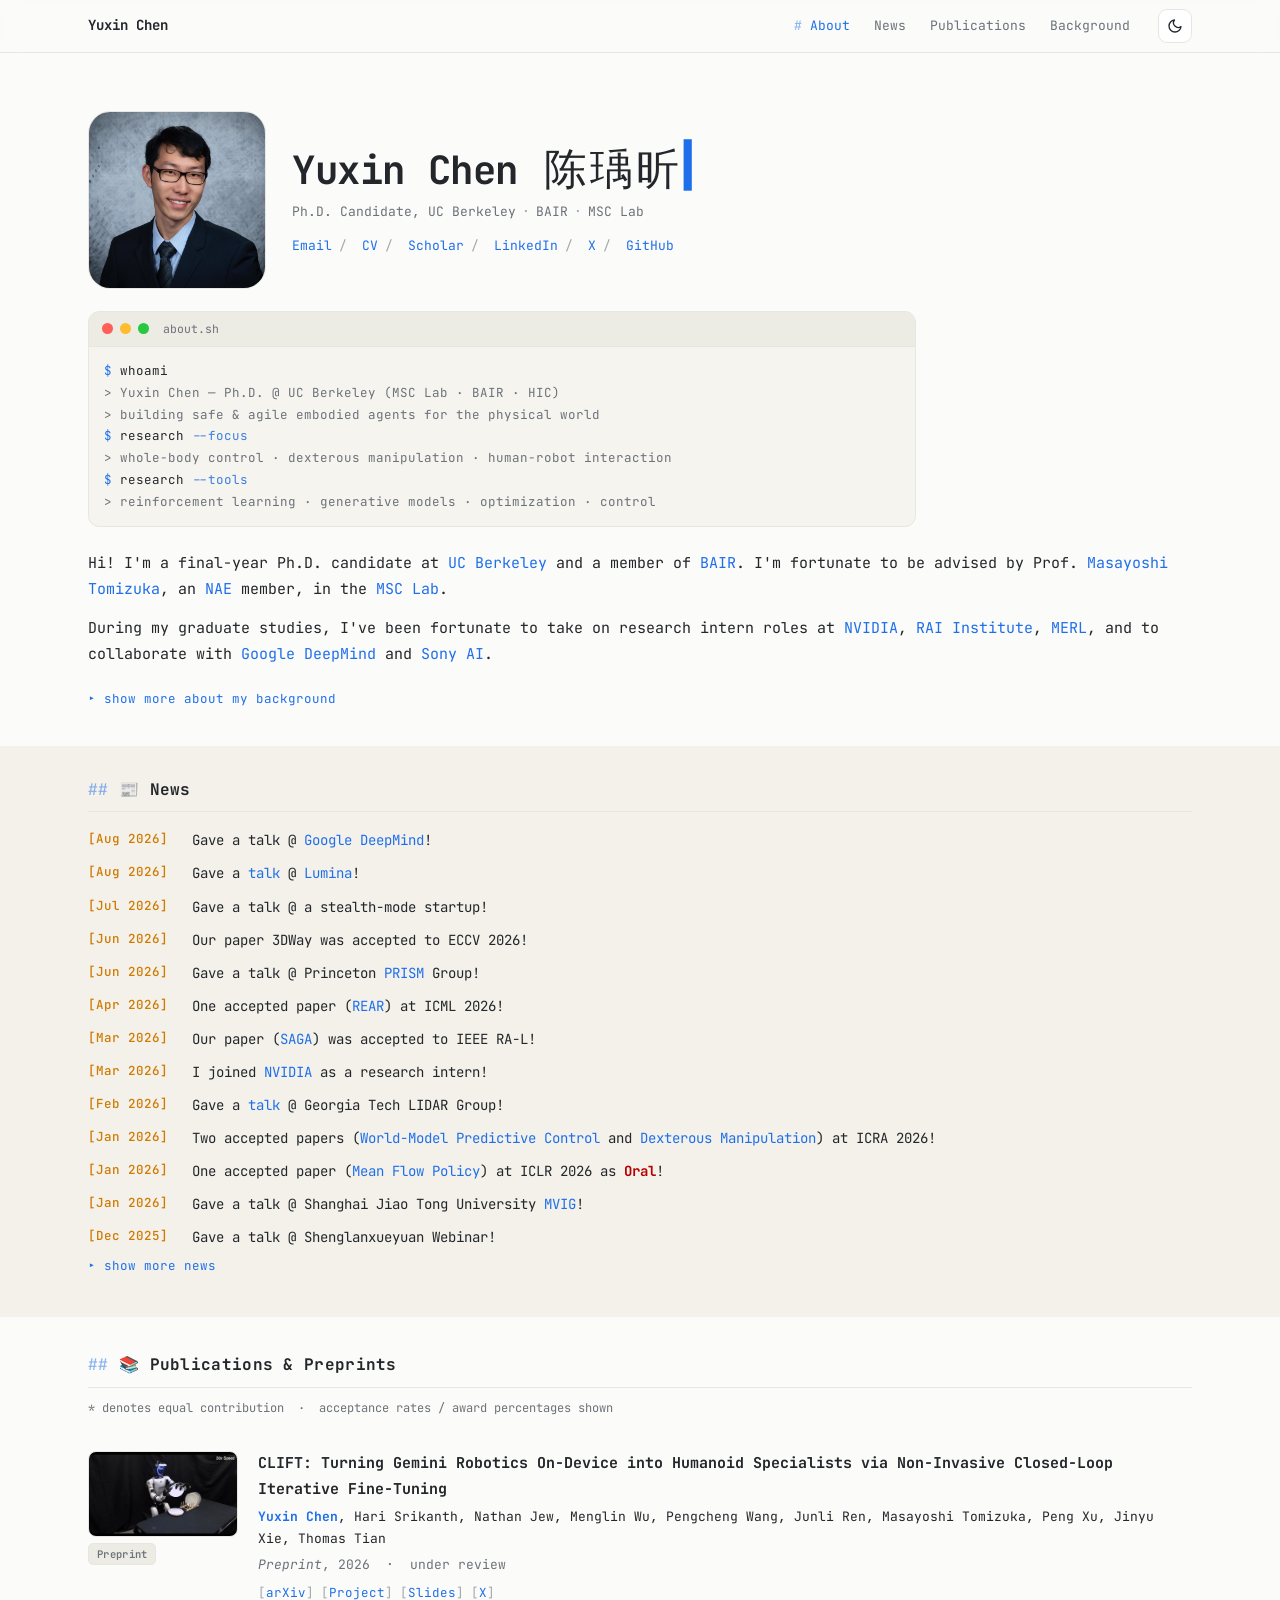
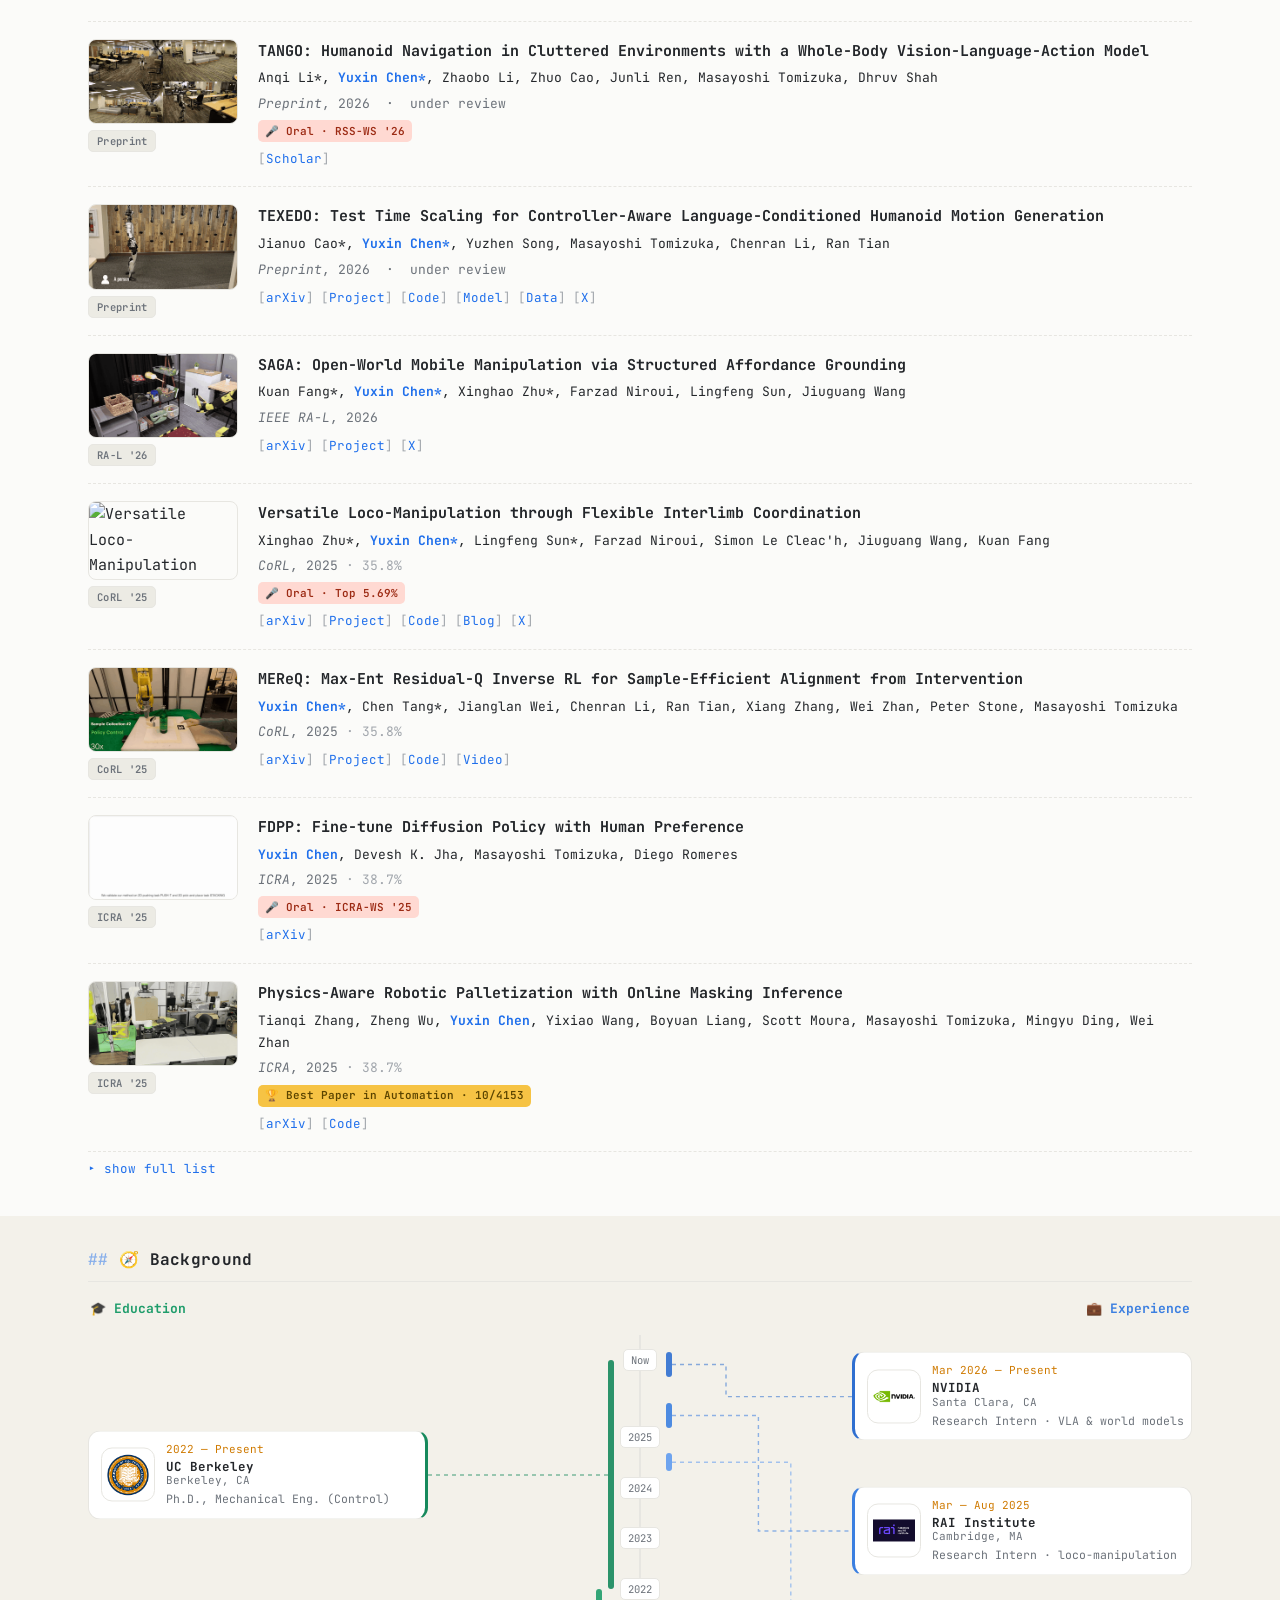
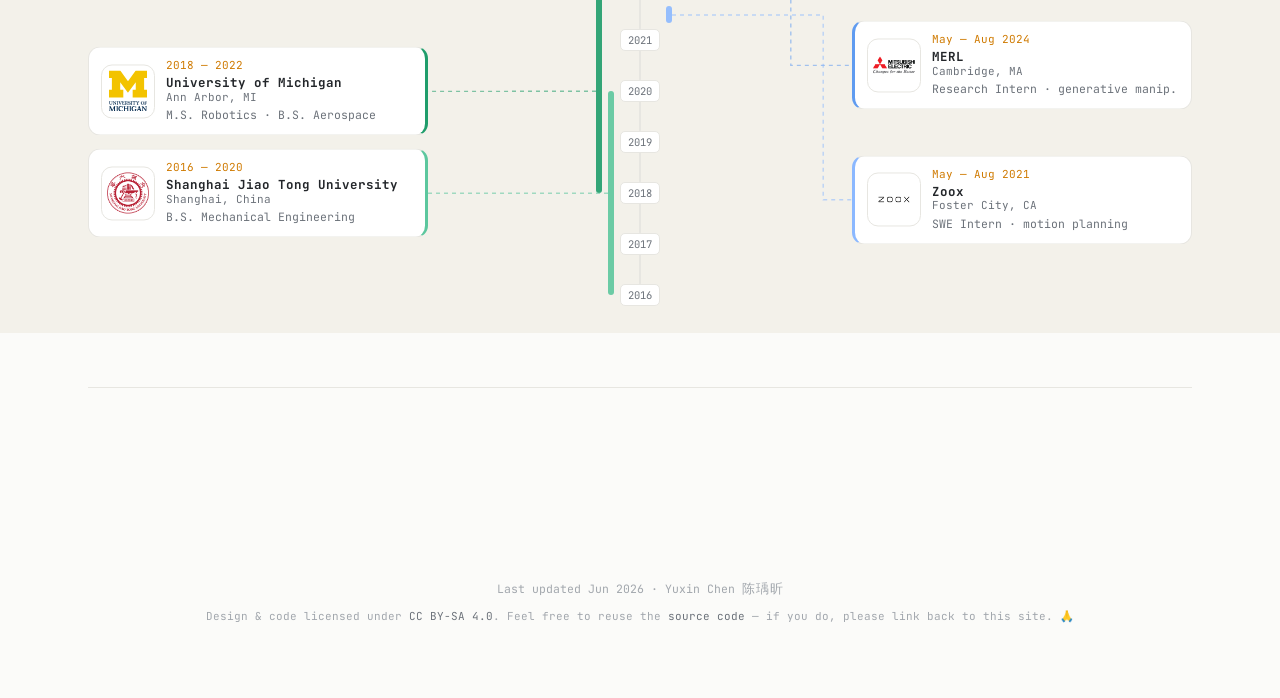
==== index.html @ 7954a377 "final year" ====
<!DOCTYPE html>
<html lang="en">
<!-- ============================================================
  Yuxin Chen (陈瑀昕) — https://thomaschen98.github.io
  Original design & code. Fingerprint: YC-MONO-TEMPLATE-2026
  Reuse welcome under CC BY-SA 4.0 — please keep a visible link back to this site.
  ============================================================ -->
<head>
  <meta charset="UTF-8">
  <title>Yuxin Chen</title>
  <meta name="author" content="Yuxin Chen">
  <meta name="viewport" content="width=device-width, initial-scale=1">
  <script>
    /* set theme before paint to avoid a flash */
    (function(){try{var t=localStorage.getItem('theme');if(!t){t=(window.matchMedia&&window.matchMedia('(prefers-color-scheme: dark)').matches)?'dark':'light';}document.documentElement.setAttribute('data-theme',t);}catch(e){}})();
  </script>
  <link rel="icon" type="image/svg+xml" href="images/favicon/yc.svg">
  <link rel="alternate icon" href="images/favicon/favicon.ico">
  <link rel="preconnect" href="https://fonts.googleapis.com">
  <link rel="preconnect" href="https://fonts.gstatic.com" crossorigin>
  <link rel="preconnect" href="https://fontsapi.zeoseven.com" crossorigin>
  <link href="https://fonts.googleapis.com/css2?family=JetBrains+Mono:ital,wght@0,400;0,500;0,700;1,400&display=swap" rel="stylesheet">
  <link href="https://fontsapi.zeoseven.com/309/main/result.css" rel="stylesheet">
  <link rel="stylesheet" type="text/css" href="stylesheet.css">
</head>

<body>
  <!-- ============== Top nav (text-width) ============== -->
  <nav class="topnav">
    <div class="topnav-inner">
      <a class="brand" href="#about">Yuxin Chen</a>
      <div class="navlinks">
        <a href="#about">About</a>
        <a href="#news">News</a>
        <a href="#publications">Publications</a>
        <a href="#background">Background</a>
      </div>
      <button class="theme-toggle" type="button" aria-label="Toggle day / night" title="Day / night">
        <svg class="moon" viewBox="0 0 24 24" fill="none" stroke="currentColor" stroke-width="2" stroke-linecap="round" stroke-linejoin="round"><path d="M21 12.79A9 9 0 1 1 11.21 3 7 7 0 0 0 21 12.79z"></path></svg>
        <svg class="sun" viewBox="0 0 24 24" fill="none" stroke="currentColor" stroke-width="2" stroke-linecap="round" stroke-linejoin="round"><circle cx="12" cy="12" r="5"></circle><line x1="12" y1="1" x2="12" y2="3"></line><line x1="12" y1="21" x2="12" y2="23"></line><line x1="4.22" y1="4.22" x2="5.64" y2="5.64"></line><line x1="18.36" y1="18.36" x2="19.78" y2="19.78"></line><line x1="1" y1="12" x2="3" y2="12"></line><line x1="21" y1="12" x2="23" y2="12"></line><line x1="4.22" y1="19.78" x2="5.64" y2="18.36"></line><line x1="18.36" y1="5.64" x2="19.78" y2="4.22"></line></svg>
      </button>
    </div>
  </nav>

  <main class="wrap">

    <!-- ============== Top: header + about.sh ============== -->
    <div class="top" id="about">
    <header class="header">
      <div class="photo">
        <a href="images/YuxinChen.jpg"><img src="images/YuxinChen.jpg" alt="Yuxin Chen"></a>
      </div>
      <div class="intro">
        <h1 class="name">Yuxin Chen<span class="zh">陈瑀昕</span><span class="caret">▍</span></h1>
        <div class="tagline">Ph.D. Candidate, UC Berkeley<span class="dot">·</span>BAIR<span class="dot">·</span>MSC Lab</div>
        <div class="links">
          <a href="mailto:yuxinc@berkeley.edu">Email</a><span class="sep">/</span>
          <a href="data/YuxinChen_CV_2026_8.pdf">CV</a><span class="sep">/</span>
          <a href="https://scholar.google.com/citations?hl=en&user=EzoDsIMAAAAJ">Scholar</a><span class="sep">/</span>
          <a href="https://www.linkedin.com/in/thomaschen98/">LinkedIn</a><span class="sep">/</span>
          <a href="https://x.com/ThomasYuxinChen">X</a><span class="sep">/</span>
          <a href="https://github.com/ThomasChen98">GitHub</a>
        </div>
      </div>
    </header>

    <!-- ============== Code-block flourish ============== -->
    <div class="codeblock">
      <div class="cb-bar"><span class="dot r"></span><span class="dot y"></span><span class="dot g"></span><span class="fname">about.sh</span></div>
<pre><span class="cmd">$</span> whoami
<span class="out">&gt; Yuxin Chen — Ph.D. @ UC Berkeley (MSC Lab · BAIR · HIC)</span>
<span class="out">&gt; building safe &amp; agile embodied agents for the physical world</span>
<span class="cmd">$</span> research <span class="kw">--focus</span>
<span class="out">&gt; whole-body control · dexterous manipulation · human-robot interaction</span>
<span class="cmd">$</span> research <span class="kw">--tools</span>
<span class="out">&gt; reinforcement learning · generative models · optimization · control</span></pre>
    </div>
    </div>

    <!-- ============== Bio ============== -->
    <section class="bio" id="biobox">
      <p>Hi! I'm a final-year Ph.D. candidate at <a href="https://www.berkeley.edu">UC Berkeley</a> and a member of <a href="https://bair.berkeley.edu">BAIR</a>. I'm fortunate to be advised by Prof. <a href="http://www.me.berkeley.edu/people/faculty/masayoshi-tomizuka">Masayoshi Tomizuka</a>, an <a href="https://www.nae.edu/270224/National-Academy-of-Engineering-Elects-111-Members-and-22-International-Members">NAE</a> member, in the <a href="https://msc.berkeley.edu">MSC Lab</a>.</p>
      <p class="extra-p">Before Berkeley, I earned an M.S. in Robotics at the <a href="https://umich.edu">University of Michigan, Ann Arbor</a>, where I worked with Prof. <a href="https://me.engin.umich.edu/people/faculty/ramanarayan-vasudevan/">Ram Vasudevan</a>, and a B.S. in Aerospace Engineering under Prof. <a href="https://a2sys.engin.umich.edu/people/679-2/">Ella Atkins</a>. I also hold a B.S. in Mechanical Engineering from <a href="https://en.sjtu.edu.cn">Shanghai Jiao Tong University</a>.</p>
      <p>During my graduate studies, I've been fortunate to take on research intern roles at <a href="https://www.nvidia.com/en-us/research/">NVIDIA</a>, <a href="https://rai-inst.com">RAI Institute</a>, <a href="https://www.merl.com">MERL</a>, and to collaborate with <a href="https://deepmind.google/">Google DeepMind</a> and <a href="https://ai.sony/">Sony AI</a>.<span class="extra-inline"> Earlier, I worked as a software intern at <a href="https://zoox.com">Zoox</a> and <a href="https://www.zf.com/mobile/en/homepage/homepage.html">ZF</a>.</span></p>
      <button class="showmore" type="button" data-target="#biobox" data-more="▸ show more about my background" data-less="▾ show less" aria-expanded="false">▸ show more about my background</button>
    </section>

    <!-- ============== News ============== -->
    <section class="section band tint" id="news">
      <h2>📰 News</h2>
      <div class="news" id="newsbox">
        <div class="row"><span class="date">[Aug 2026]</span><span class="what">Gave a talk @ <a href="https://deepmind.google/">Google DeepMind</a>!</span></div>
        <div class="row"><span class="date">[Aug 2026]</span><span class="what">Gave a <a href="https://www.bilibili.com/video/BV1viuR6zE7j/">talk</a> @ <a href="https://lumina-embodied.ai/">Lumina</a>!</span></div>
        <div class="row"><span class="date">[Jul 2026]</span><span class="what">Gave a talk @ a stealth-mode startup!</span></div>
        <div class="row"><span class="date">[Jun 2026]</span><span class="what">Our paper 3DWay was accepted to ECCV 2026!</span></div>
        <div class="row"><span class="date">[Jun 2026]</span><span class="what">Gave a talk @ Princeton <a href="https://prism.robotics.princeton.edu/">PRISM</a> Group!</span></div>
        <div class="row"><span class="date">[Apr 2026]</span><span class="what">One accepted paper (<a href="https://openreview.net/forum?id=z6pXpXufuO">REAR</a>) at ICML 2026!</span></div>
        <div class="row"><span class="date">[Mar 2026]</span><span class="what">Our paper (<a href="https://arxiv.org/abs/2512.12842">SAGA</a>) was accepted to IEEE RA-L!</span></div>
        <div class="row"><span class="date">[Mar 2026]</span><span class="what">I joined <a href="https://www.nvidia.com/en-us/research/">NVIDIA</a> as a research intern!</span></div>
        <div class="row"><span class="date">[Feb 2026]</span><span class="what">Gave a <a href="https://www.youtube.com/watch?v=Cbg2jcwsfpA">talk</a> @ Georgia Tech LIDAR Group!</span></div>
        <div class="row"><span class="date">[Jan 2026]</span><span class="what">Two accepted papers (<a href="https://arxiv.org/abs/2506.16565">World-Model Predictive Control</a> and <a href="https://arxiv.org/abs/2505.00991">Dexterous Manipulation</a>) at ICRA 2026!</span></div>
        <div class="row"><span class="date">[Jan 2026]</span><span class="what">One accepted paper (<a href="https://arxiv.org/abs/2602.13810">Mean Flow Policy</a>) at ICLR 2026 as <span class="award">Oral</span>!</span></div>
        <div class="row"><span class="date">[Jan 2026]</span><span class="what">Gave a talk @ Shanghai Jiao Tong University <a href="https://www.mvig.org">MVIG</a>!</span></div>
        <div class="row"><span class="date">[Dec 2025]</span><span class="what">Gave a talk @ Shenglanxueyuan Webinar!</span></div>
        <div class="row"><span class="date">[Aug 2025]</span><span class="what">Two accepted papers (<a href="https://arxiv.org/abs/2506.07876">Loco-Manipulation</a>, <span class="award">Oral</span>, and <a href="https://arxiv.org/abs/2406.16258">Human-in-the-loop</a>) at CoRL 2025!</span></div>
        <div class="row extra"><span class="date">[May 2025]</span><span class="what">Our paper on <a href="https://arxiv.org/abs/2502.13443">Robotic Palletization</a> won the <a href="https://www.ieee-ras.org/awards-recognition/conference-awards?view=article&id=71:icra-best-automation-paper&catid=69:society-awards" class="award">ICRA 2025 Best Paper Award in Automation (10/4153)</a>!</span></div>
        <div class="row extra"><span class="date">[Apr 2025]</span><span class="what">Finalist, <a href="https://www.qualcomm.com/research/university-relations/innovation-fellowship/2025-north-america">2025 Qualcomm Innovation Fellowship</a>!</span></div>
        <div class="row extra"><span class="date">[Mar 2025]</span><span class="what">I joined the <a href="https://rai-inst.com">RAI Institute</a> (prev. Boston Dynamics AI Institute) as a research intern!</span></div>
        <div class="row extra"><span class="date">[Feb 2025]</span><span class="what">Gave a <a href="https://www.youtube.com/watch?v=Xgs_wCc_qnE">talk</a> @ TwelveLabs Webinar!</span></div>
        <div class="row extra"><span class="date">[Jan 2025]</span><span class="what">Two accepted papers (<a href="https://arxiv.org/abs/2501.08259">FDPP</a> and <a href="https://arxiv.org/abs/2502.13443">Robotic Palletization</a>) at ICRA 2025!</span></div>
        <div class="row extra"><span class="date">[Sep 2024]</span><span class="what">One accepted paper (<a href="https://arxiv.org/abs/2406.18868">Continual Learning of VLM</a>) at NeurIPS 2024!</span></div>
        <div class="row extra"><span class="date">[May 2024]</span><span class="what">One accepted paper (<a href="https://rlj.cs.umass.edu/2024/papers/RLJ_RLC_2024_253.pdf">Multi-agent RL</a>) at RLC 2024!</span></div>
        <div class="row extra"><span class="date">[Feb 2024]</span><span class="what">I joined <a href="https://www.merl.com">MERL</a> as a research intern!</span></div>
        <div class="row extra"><span class="date">[Dec 2023]</span><span class="what">One accepted abstract (Multi-agent RL) at AAMAS 2024!</span></div>
        <div class="row extra"><span class="date">[Oct 2023]</span><span class="what">Organized the <a href="https://2023.iavvc.org/workshops">Workshop on Scenario &amp; Behavior Diversity in Simulation for AV Validation</a> at IEEE IAVVC 2023!</span></div>
        <div class="row extra"><span class="date">[Aug 2022]</span><span class="what">I started my Ph.D. in the MSC Lab at UC Berkeley!</span></div>
      </div>
      <button class="showmore" type="button" data-target="#newsbox" data-more="▸ show more news" data-less="▾ show less" aria-expanded="false">▸ show more news</button>
    </section>

    <!-- ============== Publications ============== -->
    <section class="section" id="publications">
      <h2>📚 Publications &amp; Preprints</h2>
      <p class="note">* denotes equal contribution &nbsp;·&nbsp; acceptance rates / award percentages shown</p>

      <!-- CLIFT -->
      <div class="pub sel">
        <div class="thumb"><img loading="lazy" src="images/clift.gif" alt="CLIFT"><span class="conf-badge">Preprint</span></div>
        <div class="meta">
          <span class="ptitle">CLIFT: Turning Gemini Robotics On-Device into Humanoid Specialists via Non-Invasive Closed-Loop Iterative Fine-Tuning</span>
          <div class="authors"><span class="me">Yuxin Chen</span>, Hari Srikanth, Nathan Jew, Menglin Wu, Pengcheng Wang, Junli Ren, Masayoshi Tomizuka, Peng Xu, Jinyu Xie, Thomas Tian</div>
          <div class="venue"><em>Preprint</em>, 2026 &nbsp;·&nbsp; under review</div>
          <div class="reslinks"><a href="https://arxiv.org/abs/2607.29172">arXiv</a><a href="https://thomaschen98.github.io/clift/">Project</a><a href="https://clift-robot.github.io/#1">Slides</a><a href="https://x.com/ThomasYuxinChen/status/2084356713063633393?s=20">X</a></div>
        </div>
      </div>

      <!-- TANGO -->
      <div class="pub sel">
        <div class="thumb"><img loading="lazy" src="images/humanoid.gif" alt="TANGO"><span class="conf-badge">Preprint</span></div>
        <div class="meta">
          <span class="ptitle">TANGO: Humanoid Navigation in Cluttered Environments with a Whole-Body Vision-Language-Action Model</span>
          <div class="authors">Anqi Li*, <span class="me">Yuxin Chen*</span>, Zhaobo Li, Zhuo Cao, Junli Ren, Masayoshi Tomizuka, Dhruv Shah</div>
          <div class="venue"><em>Preprint</em>, 2026 &nbsp;·&nbsp; under review</div>
          <div class="badges"><span class="badge-award rose" title="RSS 2026 Workshop on Whole-body Control and Bimanual Manipulation: Applications in Humanoids and Beyond">🎤 Oral · RSS-WS '26</span></div>
          <div class="reslinks"><a href="https://scholar.google.com/citations?hl=en&user=EzoDsIMAAAAJ">Scholar</a></div>
        </div>
      </div>

      <!-- TEXEDO -->
      <div class="pub sel">
        <div class="thumb"><img loading="lazy" src="images/texedo.gif" alt="TEXEDO"><span class="conf-badge">Preprint</span></div>
        <div class="meta">
          <span class="ptitle">TEXEDO: Test Time Scaling for Controller-Aware Language-Conditioned Humanoid Motion Generation</span>
          <div class="authors">Jianuo Cao*, <span class="me">Yuxin Chen*</span>, Yuzhen Song, Masayoshi Tomizuka, Chenran Li, Ran Tian</div>
          <div class="venue"><em>Preprint</em>, 2026 &nbsp;·&nbsp; under review</div>
          <div class="reslinks"><a href="https://arxiv.org/abs/2606.22998">arXiv</a><a href="https://jianuocao.github.io/TEXEDO/">Project</a><a href="https://github.com/JianuoCao/TEXEDO">Code</a><a href="https://huggingface.co/JianuoCao/TEXEDO-Checkpoint">Model</a><a href="https://huggingface.co/datasets/JianuoCao/TEXEDO">Data</a><a href="https://x.com/JianuoCao/status/2074172622296986031">X</a></div>
        </div>
      </div>

      <!-- 3DWay -->
      <div class="pub">
        <div class="thumb"><img loading="lazy" src="images/3dway.gif" alt="3DWay"><span class="conf-badge">ECCV '26</span></div>
        <div class="meta">
          <span class="ptitle">3DWay: Generalizing Robot Manipulation via 3D Consistent Waypoints</span>
          <div class="authors">Ziqin Huang, Yingyue Li, Chenyangguang Zhang, Ruida Zhang, <span class="me">Yuxin Chen</span>, Gu Wang, Xingyu Liu, Masayoshi Tomizuka, Xiangyang Ji</div>
          <div class="venue"><em>ECCV</em>, 2026 <span class="rate">· 27.5%</span></div>
          <div class="reslinks"><a href="https://scholar.google.com/citations?hl=en&user=EzoDsIMAAAAJ">Scholar</a></div>
        </div>
      </div>

      <!-- REAR -->
      <div class="pub">
        <div class="thumb"><img loading="lazy" src="images/rear.png" alt="REAR"><span class="conf-badge">ICML '26</span></div>
        <div class="meta">
          <span class="ptitle">REAR: Test-time Preference Realignment through Reward Decomposition</span>
          <div class="authors">Fuxiang Zhang, Pengcheng Wang, Chenran Li, Yi-Chen Li, <span class="me">Yuxin Chen</span>, Lang Feng, Chenfeng Xu, Masayoshi Tomizuka, Bo An</div>
          <div class="venue"><em>ICML</em>, 2026 <span class="rate">· 26.6%</span></div>
          <div class="reslinks"><a href="https://openreview.net/forum?id=z6pXpXufuO">OpenReview</a><a href="https://icml.cc/virtual/2026/poster/66366">ICML</a></div>
        </div>
      </div>

      <!-- Mean Flow Policy -->
      <div class="pub">
        <div class="thumb"><img loading="lazy" src="images/meanflow.png" alt="Mean Flow Policy"><span class="conf-badge">ICLR '26</span></div>
        <div class="meta">
          <span class="ptitle">Mean Flow Policy with Instantaneous Velocity Constraints for One-step Action Generation</span>
          <div class="authors">Guojian Zhan, Letian Tao, Pengcheng Wang, Yixiao Wang, Yiheng Li, <span class="me">Yuxin Chen</span>, Masayoshi Tomizuka, Shengbo Eben Li</div>
          <div class="venue"><em>ICLR</em>, 2026 <span class="rate">· 28.2%</span></div>
          <div class="badges"><span class="badge-award rose">🎤 Oral · Top 1.18%</span></div>
          <div class="reslinks"><a href="https://arxiv.org/abs/2602.13810">arXiv</a></div>
        </div>
      </div>

      <!-- CLAW -->
      <div class="pub">
        <div class="thumb"><img loading="lazy" src="images/claw.gif" alt="CLAW"><span class="conf-badge">Preprint</span></div>
        <div class="meta">
          <span class="ptitle">CLAW: Composable Language-annotated Whole-body Motion Generation</span>
          <div class="authors">Jianuo Cao*, <span class="me">Yuxin Chen*</span>, Masayoshi Tomizuka</div>
          <div class="venue"><em>Preprint</em>, 2026</div>
          <div class="reslinks"><a href="https://arxiv.org/abs/2604.11251">arXiv</a><a href="https://github.com/JianuoCao/CLAW">Code</a><a href="https://huggingface.co/datasets/JianuoCao/CLAW">Data</a><a href="https://x.com/JianuoCao/status/2045353823917813934">X</a></div>
        </div>
      </div>

      <!-- SAGA -->
      <div class="pub sel">
        <div class="thumb"><img loading="lazy" src="images/saga.gif" alt="SAGA"><span class="conf-badge">RA-L '26</span></div>
        <div class="meta">
          <span class="ptitle">SAGA: Open-World Mobile Manipulation via Structured Affordance Grounding</span>
          <div class="authors">Kuan Fang*, <span class="me">Yuxin Chen*</span>, Xinghao Zhu*, Farzad Niroui, Lingfeng Sun, Jiuguang Wang</div>
          <div class="venue"><em>IEEE RA-L</em>, 2026</div>
          <div class="reslinks"><a href="https://arxiv.org/abs/2512.12842">arXiv</a><a href="https://robot-saga.github.io/">Project</a><a href="https://x.com/KuanFang/status/2000974674046673025">X</a></div>
        </div>
      </div>

      <!-- ReOI -->
      <div class="pub">
        <div class="thumb"><img loading="lazy" src="images/reoi.gif" alt="ReOI"><span class="conf-badge">ICRA '26</span></div>
        <div class="meta">
          <span class="ptitle">Reimagination with Test-time Observation Interventions: Distractor-Robust World Model Predictions for Visual Model Predictive Control</span>
          <div class="authors"><span class="me">Yuxin Chen*</span>, Jianglan Wei*, Chenfeng Xu, Boyi Li, Masayoshi Tomizuka, Andrea Bajcsy, Ran Tian</div>
          <div class="venue"><em>ICRA</em>, 2026 <span class="rate">· 38.0%</span></div>
          <div class="badges"><span class="badge-award rose">🎤 Oral · RSS-WS '25</span><span class="badge-award blue">🏅 Best Paper Finalist · RSS-WS '25</span></div>
          <div class="reslinks"><a href="https://arxiv.org/abs/2506.16565">arXiv</a><a href="https://re-oi.github.io">Project</a></div>
        </div>
      </div>

      <!-- DexCtrl -->
      <div class="pub">
        <div class="thumb"><video src="images/dexctrl.mp4" aria-label="DexCtrl" autoplay loop muted playsinline preload="auto"></video><span class="conf-badge">ICRA '26</span></div>
        <div class="meta">
          <span class="ptitle">DexCtrl: Towards Sim-to-Real Dexterity with Adaptive Controller Learning</span>
          <div class="authors">Shuqi Zhao, Ke Yang, <span class="me">Yuxin Chen</span>, Chenran Li, Yichen Xie, Xiang Zhang, Changhao Wang, Masayoshi Tomizuka</div>
          <div class="venue"><em>ICRA</em>, 2026 <span class="rate">· 38.0%</span></div>
          <div class="reslinks"><a href="https://arxiv.org/abs/2505.00991">arXiv</a></div>
        </div>
      </div>

      <!-- Rethinking Image-to-3D -->
      <div class="pub">
        <div class="thumb"><img loading="lazy" src="images/rethinking.png" alt="Rethinking Image-to-3D"><span class="conf-badge">Preprint</span></div>
        <div class="meta">
          <span class="ptitle">Rethinking Image-to-3D Generation with Sparse Queries: Efficiency, Capacity, and Input-View Bias</span>
          <div class="authors">Zhiyuan Xu, Jiuming Liu, <span class="me">Yuxin Chen</span>, Kurt Keutzer, Masayoshi Tomizuka, Chenfeng Xu, Chensheng Peng</div>
          <div class="venue"><em>Preprint</em>, 2025 &nbsp;·&nbsp; under review</div>
          <div class="reslinks"><a href="https://scholar.google.com/citations?hl=en&user=EzoDsIMAAAAJ">Scholar</a></div>
        </div>
      </div>

      <!-- ReLIC / Versatile Loco-Manipulation -->
      <div class="pub sel">
        <div class="thumb"><img loading="lazy" src="images/versatile.gif" alt="Versatile Loco-Manipulation"><span class="conf-badge">CoRL '25</span></div>
        <div class="meta">
          <span class="ptitle">Versatile Loco-Manipulation through Flexible Interlimb Coordination</span>
          <div class="authors">Xinghao Zhu*, <span class="me">Yuxin Chen*</span>, Lingfeng Sun*, Farzad Niroui, Simon Le Cleac'h, Jiuguang Wang, Kuan Fang</div>
          <div class="venue"><em>CoRL</em>, 2025 <span class="rate">· 35.8%</span></div>
          <div class="badges"><span class="badge-award rose">🎤 Oral · Top 5.69%</span></div>
          <div class="reslinks"><a href="https://arxiv.org/abs/2506.07876">arXiv</a><a href="https://relic-locoman.github.io/">Project</a><a href="https://github.com/rai-opensource/relic">Code</a><a href="https://rai-inst.com/resources/blog/reinforcement-learning-for-flexible-loco-manipulation/">Blog</a><a href="https://x.com/ThomasYuxinChen/status/1933562083959808277">X</a></div>
        </div>
      </div>

      <!-- MEReQ -->
      <div class="pub sel">
        <div class="thumb"><img loading="lazy" src="images/mereq.gif" alt="MEReQ"><span class="conf-badge">CoRL '25</span></div>
        <div class="meta">
          <span class="ptitle">MEReQ: Max-Ent Residual-Q Inverse RL for Sample-Efficient Alignment from Intervention</span>
          <div class="authors"><span class="me">Yuxin Chen*</span>, Chen Tang*, Jianglan Wei, Chenran Li, Ran Tian, Xiang Zhang, Wei Zhan, Peter Stone, Masayoshi Tomizuka</div>
          <div class="venue"><em>CoRL</em>, 2025 <span class="rate">· 35.8%</span></div>
          <div class="reslinks"><a href="https://arxiv.org/abs/2406.16258">arXiv</a><a href="https://thomaschen98.github.io/mereq.github.io/">Project</a><a href="https://github.com/ThomasChen98/MEReQ">Code</a><a href="https://youtu.be/Cog_cH90_80">Video</a></div>
        </div>
      </div>

      <!-- FDPP -->
      <div class="pub sel">
        <div class="thumb"><img loading="lazy" src="images/fdpp.gif" alt="FDPP"><span class="conf-badge">ICRA '25</span></div>
        <div class="meta">
          <span class="ptitle">FDPP: Fine-tune Diffusion Policy with Human Preference</span>
          <div class="authors"><span class="me">Yuxin Chen</span>, Devesh K. Jha, Masayoshi Tomizuka, Diego Romeres</div>
          <div class="venue"><em>ICRA</em>, 2025 <span class="rate">· 38.7%</span></div>
          <div class="badges"><span class="badge-award rose">🎤 Oral · ICRA-WS '25</span></div>
          <div class="reslinks"><a href="https://arxiv.org/abs/2501.08259">arXiv</a></div>
        </div>
      </div>

      <!-- Physics-Aware Robotic Palletization -->
      <div class="pub sel">
        <div class="thumb"><img loading="lazy" src="images/physics.gif" alt="Physics-Aware Robotic Palletization"><span class="conf-badge">ICRA '25</span></div>
        <div class="meta">
          <span class="ptitle">Physics-Aware Robotic Palletization with Online Masking Inference</span>
          <div class="authors">Tianqi Zhang, Zheng Wu, <span class="me">Yuxin Chen</span>, Yixiao Wang, Boyuan Liang, Scott Moura, Masayoshi Tomizuka, Mingyu Ding, Wei Zhan</div>
          <div class="venue"><em>ICRA</em>, 2025 <span class="rate">· 38.7%</span></div>
          <div class="badges"><span class="badge-award gold">🏆 Best Paper in Automation · 10/4153</span></div>
          <div class="reslinks"><a href="https://arxiv.org/abs/2502.13443">arXiv</a><a href="https://github.com/tianqi-zh/palletization">Code</a></div>
        </div>
      </div>

      <!-- DexH2R -->
      <div class="pub">
        <div class="thumb"><img loading="lazy" src="images/zhao2024dexh2r.png" alt="DexH2R"><span class="conf-badge">T-MECH '25</span></div>
        <div class="meta">
          <span class="ptitle">DexH2R: Task-oriented Dexterous Manipulation from Human to Robots</span>
          <div class="authors">Shuqi Zhao*, Xinghao Zhu*, <span class="me">Yuxin Chen</span>, Chenran Li, Xiang Zhang, Mingyu Ding, Masayoshi Tomizuka</div>
          <div class="venue"><em>IEEE/ASME T-MECH</em>, 2025</div>
          <div class="reslinks"><a href="https://arxiv.org/abs/2411.04428">arXiv</a></div>
        </div>
      </div>

      <!-- Testing Human-Hand Segmentation -->
      <div class="pub">
        <div class="thumb"><img loading="lazy" src="images/testing_human.png" alt="Testing Human-Hand Segmentation"><span class="conf-badge">Mechatronics '25</span></div>
        <div class="meta">
          <span class="ptitle">Testing Human-Hand Segmentation on In-Distribution and Out-of-Distribution Data in Human&ndash;Robot Interactions Using a Deep Ensemble Model</span>
          <div class="authors">Reza Jalayer, <span class="me">Yuxin Chen</span>, Masoud Jalayer, Carlotta Orsenigo, Masayoshi Tomizuka</div>
          <div class="venue"><em>Mechatronics</em>, 2025</div>
          <div class="reslinks"><a href="https://arxiv.org/abs/2501.07713">arXiv</a></div>
        </div>
      </div>

      <!-- Advancing Cross-domain -->
      <div class="pub">
        <div class="thumb"><img loading="lazy" src="images/xu2024advancing.png" alt="Advancing Cross-domain Discriminability"><span class="conf-badge">NeurIPS '24</span></div>
        <div class="meta">
          <span class="ptitle">Advancing Cross-domain Discriminability in Continual Learning of Vision-Language Models</span>
          <div class="authors"><span class="me">Yuxin Chen*</span>, Yicheng Xu*, Jiahao Nie, Yusong Wang, Huiping Zhuang, Manabu Okumura</div>
          <div class="venue"><em>NeurIPS</em>, 2024 <span class="rate">· 25.8%</span></div>
          <div class="reslinks"><a href="https://arxiv.org/abs/2406.18868">arXiv</a><a href="https://github.com/linghan1997/Regression-based-Analytic-Incremental-Learning">Code</a></div>
        </div>
      </div>

      <!-- Quantifying Agent Interaction -->
      <div class="pub">
        <div class="thumb"><img loading="lazy" src="images/chen2023quantifying.png" alt="Quantifying Agent Interaction"><span class="conf-badge">RLC '24</span></div>
        <div class="meta">
          <span class="ptitle">Quantifying Interaction Level Between Agents Helps Cost-efficient Generalization in Multi-agent Reinforcement Learning</span>
          <div class="authors"><span class="me">Yuxin Chen</span>, Chen Tang, Ran Tian, Chenran Li, Jinning Li, Masayoshi Tomizuka, Wei Zhan</div>
          <div class="venue"><em>RLC</em>, 2024 <span class="rate">· 40%</span></div>
          <div class="reslinks"><a href="https://rlj.cs.umass.edu/2024/papers/RLJ_RLC_2024_253.pdf">Paper</a><a href="https://github.com/ThomasChen98/Level-of-Influence">Code</a></div>
        </div>
      </div>

      <!-- These Maps are Made for Walking -->
      <div class="pub">
        <div class="thumb"><img loading="lazy" src="images/these_maps.gif" alt="These Maps are Made for Walking"><span class="conf-badge">RA-L '22</span></div>
        <div class="meta">
          <span class="ptitle">These Maps are Made for Walking: Real-Time Terrain Property Estimation for Mobile Robots</span>
          <div class="authors">Parker Ewen, Adam Li, <span class="me">Yuxin Chen</span>, Steven Hong, Ram Vasudevan</div>
          <div class="venue"><em>IEEE RA-L</em>, 2022</div>
          <div class="reslinks"><a href="https://arxiv.org/abs/2205.12925">arXiv</a><a href="https://roahmlab.github.io/sel_map/">Project</a><a href="https://github.com/roahmlab/sel_map">Code</a><a href="https://www.youtube.com/watch?v=4c8Zyd29244">Video</a></div>
        </div>
      </div>

      <!-- Generating Continuous Motion -->
      <div class="pub">
        <div class="thumb"><img loading="lazy" src="images/generating.gif" alt="Generating Continuous Motion and Force Plans"><span class="conf-badge">ICRA '21</span></div>
        <div class="meta">
          <span class="ptitle">Generating Continuous Motion and Force Plans in Real-Time for Legged Mobile Manipulation</span>
          <div class="authors">Parker Ewen, Jean-Pierre Sleiman, <span class="me">Yuxin Chen</span>, Wei-Chun Lu, Marco Hutter, Ram Vasudevan</div>
          <div class="venue"><em>ICRA</em>, 2021 <span class="rate">· 43.6%</span></div>
          <div class="reslinks"><a href="https://arxiv.org/abs/2104.11685">arXiv</a><a href="https://www.youtube.com/watch?v=A9cBz8uujAs">Video</a></div>
        </div>
      </div>

      <!-- Nailed It -->
      <div class="pub">
        <div class="thumb"><img loading="lazy" src="images/nailed.gif" alt="Nailed It"><span class="conf-badge">AIAA '21</span></div>
        <div class="meta">
          <span class="ptitle">Nailed It: Autonomous Roofing with a Nailgun-Equipped Octocopter</span>
          <div class="authors">Matthew M. Romano, <span class="me">Yuxin Chen</span>, Owen Marshall, Ella Atkins</div>
          <div class="venue"><em>AIAA AVIATION</em>, 2021</div>
          <div class="reslinks"><a href="https://arxiv.org/abs/1909.08162">arXiv</a><a href="https://www.youtube.com/watch?v=GA445Flxkjo">Video</a></div>
        </div>
      </div>
      <button class="showmore" type="button" data-target="#publications" data-more="▸ show full list" data-less="▾ show selected only" aria-expanded="false">▸ show full list</button>
    </section>

    <!-- ============== Background: two-sided dated timeline ============== -->
    <section class="section band tint" id="background">
      <h2>🧭 Background</h2>
      <div class="bg-wide">
        <div class="bgtl-cols"><span class="edu">🎓 Education</span><span class="exp">💼 Experience</span></div>

        <div class="bgtl">
          <div class="bgtl-axis"></div>
          <svg class="bgtl-leads" preserveAspectRatio="none" aria-hidden="true"></svg>

          <!-- year ticks (top = now) -->
          <span class="bgtl-yr" style="top:4.55%">Now</span>
          <span class="bgtl-yr" style="top:18.18%">2025</span>
          <span class="bgtl-yr" style="top:27.27%">2024</span>
          <span class="bgtl-yr" style="top:36.36%">2023</span>
          <span class="bgtl-yr" style="top:45.45%">2022</span>
          <span class="bgtl-yr" style="top:54.55%">2021</span>
          <span class="bgtl-yr" style="top:63.64%">2020</span>
          <span class="bgtl-yr" style="top:72.73%">2019</span>
          <span class="bgtl-yr" style="top:81.82%">2018</span>
          <span class="bgtl-yr" style="top:90.91%">2017</span>
          <span class="bgtl-yr" style="top:100%">2016</span>

          <!-- duration bars at true dates (edu left of axis, exp right); offset out so year labels stay clear -->
          <div class="bgtl-bar" data-k="berkeley" style="top:4.55%;height:40.9%;right:50%;margin-right:26px;background:#16895c"></div>
          <div class="bgtl-bar" data-k="umich" style="top:45.45%;height:36.36%;right:50%;margin-right:38px;background:#1f9d6b"></div>
          <div class="bgtl-bar" data-k="sjtu" style="top:63.64%;height:36.36%;right:50%;margin-right:26px;background:#5cc79e"></div>
          <div class="bgtl-bar" data-k="nvidia" style="top:3%;height:4.55%;left:50%;margin-left:26px;background:#2f6fd0"></div>
          <div class="bgtl-bar" data-k="rai" style="top:12.09%;height:4.55%;left:50%;margin-left:26px;background:#3b7fe0"></div>
          <div class="bgtl-bar" data-k="merl" style="top:21.18%;height:3.09%;left:50%;margin-left:26px;background:#5f9bf0"></div>
          <div class="bgtl-bar" data-k="zoox" style="top:48.45%;height:3.1%;left:50%;margin-left:26px;background:#8bb8ff"></div>

          <!-- Education cards (left, positioned by date) -->
          <div class="bgcol edu">
            <div class="bgcard edu" data-k="berkeley" style="top:25%;--ec:#16895c">
              <span class="blogo"><img src="images/logo/ucb.png" alt="UC Berkeley"></span>
              <div class="bbody">
                <div class="d">2022 — Present</div>
                <div class="o">UC Berkeley <span class="loc">Berkeley, CA</span></div>
                <div class="r">Ph.D., Mechanical Eng. (Control)</div>
              </div>
            </div>
            <div class="bgcard edu" data-k="umich" style="top:63.64%;--ec:#1f9d6b">
              <span class="blogo"><img src="images/logo/umich.svg" alt="University of Michigan"></span>
              <div class="bbody">
                <div class="d">2018 — 2022</div>
                <div class="o">University of Michigan <span class="loc">Ann Arbor, MI</span></div>
                <div class="r">M.S. Robotics · B.S. Aerospace</div>
              </div>
            </div>
            <div class="bgcard edu" data-k="sjtu" style="top:81.82%;--ec:#5cc79e">
              <span class="blogo"><img src="images/logo/sjtu.png" alt="Shanghai Jiao Tong University"></span>
              <div class="bbody">
                <div class="d">2016 — 2020</div>
                <div class="o">Shanghai Jiao Tong University <span class="loc">Shanghai, China</span></div>
                <div class="r">B.S. Mechanical Engineering</div>
              </div>
            </div>
          </div>

          <!-- Experience cards (right, evenly spaced; dashed leaders point to true dates) -->
          <div class="bgcol exp">
            <div class="bgcard exp" data-k="nvidia" style="top:11%;--ec:#2f6fd0">
              <span class="blogo"><img src="images/logo/nvidia.png" alt="NVIDIA"></span>
              <div class="bbody">
                <div class="d">Mar 2026 — Present</div>
                <div class="o">NVIDIA <span class="loc">Santa Clara, CA</span></div>
                <div class="r">Research Intern · VLA &amp; world models</div>
              </div>
            </div>
            <div class="bgcard exp" data-k="rai" style="top:35%;--ec:#3b7fe0">
              <span class="blogo"><img src="images/logo/rai.jpeg" alt="RAI Institute"></span>
              <div class="bbody">
                <div class="d">Mar — Aug 2025</div>
                <div class="o">RAI Institute <span class="loc">Cambridge, MA</span></div>
                <div class="r">Research Intern · loco-manipulation</div>
              </div>
            </div>
            <div class="bgcard exp" data-k="merl" style="top:59%;--ec:#5f9bf0">
              <span class="blogo"><img src="images/logo/merl.png" alt="MERL"></span>
              <div class="bbody">
                <div class="d">May — Aug 2024</div>
                <div class="o">MERL <span class="loc">Cambridge, MA</span></div>
                <div class="r">Research Intern · generative manip.</div>
              </div>
            </div>
            <div class="bgcard exp" data-k="zoox" style="top:83%;--ec:#8bb8ff">
              <span class="blogo"><img src="images/logo/zoox.png" alt="Zoox"></span>
              <div class="bbody">
                <div class="d">May — Aug 2021</div>
                <div class="o">Zoox <span class="loc">Foster City, CA</span></div>
                <div class="r">SWE Intern · motion planning</div>
              </div>
            </div>
          </div>
        </div>
      </div>
    </section>

    <!-- ============== Footer ============== -->
    <footer class="footer">
      <div id="visitor-map" class="vmap" aria-label="Visitor map"></div>
      Last updated <span id="lastupd">Jun 2026</span> · Yuxin Chen <span class="zh">陈瑀昕</span>
      <div class="license">Design &amp; code licensed under <a href="https://creativecommons.org/licenses/by-sa/4.0/" target="_blank" rel="noopener">CC BY-SA 4.0</a>. Feel free to reuse the <a href="https://github.com/ThomasChen98/thomaschen98.github.io" target="_blank" rel="noopener">source code</a> &mdash; if you do, please link back to this site. 🙏</div>
    </footer>

  </main>

  <script>
    (function(){
      var root = document.documentElement;

      // visitor map (MapMyVisitors) — colors matched to the site, synced to day/night
      var MAP_ID = '9jta5W0f1AjMcXMzKWd-02aaFau6cYUCFIubPadbJnI';
      var MAP_LIGHT = '&cl=ffffff&co=bcd6f2&cmo=a7b0bb&cmn=e8800c&ct=23262a'; // land white, ocean soft-blue, recent=accent orange
      var MAP_DARK  = '&cl=2b3038&co=14161b&cmo=6b7178&cmn=f0a24a&ct=d8dadf'; // ocean=page bg, land=slate, recent=accent orange
      function loadVisitorMap(theme){
        var box = document.getElementById('visitor-map');
        if (!box) return;
        var old = document.getElementById('mapmyvisitors-widget'); if (old && !box.contains(old)) old.remove();
        box.innerHTML = '';
        var s = document.createElement('script');
        s.type = 'text/javascript'; s.id = 'mapmyvisitors';
        s.src = 'https://mapmyvisitors.com/map.js?d=' + MAP_ID + '&w=300&t=n' + (theme === 'dark' ? MAP_DARK : MAP_LIGHT);
        box.appendChild(s);
      }

      function setTheme(t){ root.setAttribute('data-theme', t); try { localStorage.setItem('theme', t); } catch(e){} loadVisitorMap(t); }
      var btn = document.querySelector('.theme-toggle');
      if (btn) btn.addEventListener('click', function(){
        var cur = root.getAttribute('data-theme') || 'light';
        setTheme(cur === 'dark' ? 'light' : 'dark');
      });
      loadVisitorMap(root.getAttribute('data-theme') || 'light');

      // scroll-spy: highlight current section in the top nav
      var links = {};
      document.querySelectorAll('.navlinks a').forEach(function(a){ links[a.getAttribute('href').slice(1)] = a; });
      var spy = new IntersectionObserver(function(entries){
        entries.forEach(function(e){
          if (e.isIntersecting) {
            Object.keys(links).forEach(function(k){ links[k].classList.remove('active'); });
            if (links[e.target.id]) links[e.target.id].classList.add('active');
          }
        });
      }, { rootMargin: '-45% 0px -50% 0px', threshold: 0 });
      ['about','news','publications','background'].forEach(function(id){ var el = document.getElementById(id); if (el) spy.observe(el); });

      // show-more toggles (bio / news)
      document.querySelectorAll('.showmore').forEach(function(b){
        b.addEventListener('click', function(){
          var box = document.querySelector(b.getAttribute('data-target'));
          if (!box) return;
          var open = box.classList.toggle('expanded');
          b.textContent = open ? b.getAttribute('data-less') : b.getAttribute('data-more');
          b.setAttribute('aria-expanded', String(open));
        });
      });

      // footer "Last updated": reflect the latest commit date (auto-updates every push)
      fetch('https://api.github.com/repos/ThomasChen98/thomaschen98.github.io/commits?per_page=1')
        .then(function(r){ return r.ok ? r.json() : null; })
        .then(function(d){
          if (!d || !d[0] || !d[0].commit) return;
          var dt = new Date(d[0].commit.committer.date);
          var el = document.getElementById('lastupd');
          if (el) el.textContent = dt.toLocaleDateString('en-US', { month: 'short', year: 'numeric' });
        })
        .catch(function(){});

      // news: auto-fold items > 1 year old, mark items <= 3 months as new
      (function(){
        var M = { jan:0,feb:1,mar:2,apr:3,may:4,jun:5,jul:6,aug:7,sep:8,oct:9,nov:10,dec:11 };
        var now = new Date();
        var cur = now.getFullYear() * 12 + now.getMonth();
        document.querySelectorAll('#newsbox .row').forEach(function(row){
          var d = row.querySelector('.date');
          if (!d) return;
          var parts = d.textContent.replace(/[\[\]]/g, '').trim().split(/\s+/);
          var mi = M[(parts[0] || '').slice(0, 3).toLowerCase()];
          var yr = parseInt(parts[1], 10);
          if (mi === undefined || isNaN(yr)) return;
          var ago = cur - (yr * 12 + mi);
          row.classList.toggle('extra', ago > 12);
          var what = row.querySelector('.what');
          if (ago >= 0 && ago <= 3 && what && !what.querySelector('.newmark')) {
            what.insertAdjacentHTML('afterbegin', '<span class="newmark">🆕</span> ');
          }
        });
      })();

      // timeline dashed leader lines (lane'd elbows) + hover highlight
      var SVGNS = 'http://www.w3.org/2000/svg';
      var LANE = { berkeley: 0.5, umich: 0.5, sjtu: 0.5, nvidia: 0.30, rai: 0.48, merl: 0.66, zoox: 0.84 };
      function drawLeads(){
        var box = document.querySelector('.bgtl');
        var svg = document.querySelector('.bgtl-leads');
        if (!box || !svg) return;
        var br = box.getBoundingClientRect();
        while (svg.firstChild) svg.removeChild(svg.firstChild);
        if (br.width < 620) return;   // narrow / mobile: linearized, lines hidden
        svg.setAttribute('viewBox', '0 0 ' + br.width + ' ' + br.height);
        document.querySelectorAll('.bgcard[data-k]').forEach(function(card){
          var k = card.getAttribute('data-k');
          var bar = document.querySelector('.bgtl-bar[data-k="' + k + '"]');
          if (!bar) return;
          var cr = card.getBoundingClientRect(), barr = bar.getBoundingClientRect();
          var edu = card.classList.contains('edu');
          var bY = barr.top + barr.height / 2 - br.top;
          var cY = cr.top + cr.height / 2 - br.top;
          var bX = edu ? (barr.left - br.left) : (barr.right - br.left);
          var cX = edu ? (cr.right - br.left) : (cr.left - br.left);
          var mX = bX + (cX - bX) * (LANE[k] || 0.4);
          var path = document.createElementNS(SVGNS, 'path');
          path.setAttribute('d', 'M' + bX + ',' + bY + ' L' + mX + ',' + bY + ' L' + mX + ',' + cY + ' L' + cX + ',' + cY);
          var c = getComputedStyle(card).getPropertyValue('--ec').trim();
          path.setAttribute('stroke', c || 'currentColor');
          path.setAttribute('data-k', k);
          svg.appendChild(path);
        });
      }
      function hot(k, on){
        var bar = document.querySelector('.bgtl-bar[data-k="' + k + '"]');
        var path = document.querySelector('.bgtl-leads path[data-k="' + k + '"]');
        if (bar) bar.classList.toggle('hot', on);
        if (path) path.classList.toggle('hot', on);
      }
      document.querySelectorAll('.bgcard[data-k]').forEach(function(card){
        var k = card.getAttribute('data-k');
        card.addEventListener('mouseenter', function(){ hot(k, true); });
        card.addEventListener('mouseleave', function(){ hot(k, false); });
      });
      var tid;
      function schedule(){ clearTimeout(tid); tid = setTimeout(drawLeads, 90); }
      window.addEventListener('resize', schedule);
      window.addEventListener('load', drawLeads);
      if (document.fonts && document.fonts.ready) document.fonts.ready.then(drawLeads);
      drawLeads();
      setTimeout(drawLeads, 350);
      setTimeout(drawLeads, 1000);
    })();
  </script>
</body>
</html>
---- stylesheet.css ----
/* ============================================================
   Yuxin Chen — personal site
   Mono (JetBrains Mono) + 老宋体 (KingHwaOldSong) for the
   Chinese name. Markdown/README + Notion flavor. Light/dark.
   ============================================================ */

:root {
  --mono: 'JetBrains Mono', ui-monospace, SFMono-Regular, 'SF Mono', Menlo, Consolas, 'Liberation Mono', monospace;
  --zh:   'KingHwaOldSong', 'Songti SC', 'STSong', 'Noto Serif SC', serif;

  /* light (default) */
  --bg:      #fbfbf9;
  --card:    #ffffff;
  --tint:    #f3f1ea;     /* page-width section band */
  --ink:     #23262a;
  --muted:   #6c727a;
  --faint:   #a2a7ad;
  --rule:    #e7e6e1;
  --accent:  #1f6feb;
  --accent2: #e8800c;
  --red:     #b70000;
  --news:    #cf7a00;
  --edu:     #1f9d6b;     /* education timeline color */
  --exp:     #3b7fe0;     /* experience timeline color */
  --shadow:  0 6px 24px rgba(40, 35, 25, .07);
  --nav-bg:  rgba(251, 251, 249, .82);
  --cb-bg:   #f5f4ef;     /* code block body */
  --cb-bar:  #ecebe4;     /* code block titlebar */
  --hl-gold: #f6c344;     /* best-paper highlight */
  --hl-gold-ink: #5c4500;
  --hl-rose: #ffd9d2;     /* oral highlight */
  --hl-rose-ink: #9c2b14;
  --hl-blue: #d6e6ff;     /* spotlight / finalist */
  --hl-blue-ink: #1a4f9c;
}

:root[data-theme="dark"] {
  --bg:      #14161b;
  --card:    #1b1e24;
  --tint:    #1a1d23;
  --ink:     #d8dadf;
  --muted:   #969ca6;
  --faint:   #6b7178;
  --rule:    #2a2e36;
  --accent:  #6cb0ff;
  --accent2: #f0a24a;
  --red:     #ff7676;
  --news:    #e7a23c;
  --edu:     #43c794;
  --exp:     #6ca8ff;
  --shadow:  0 6px 24px rgba(0, 0, 0, .35);
  --nav-bg:  rgba(20, 22, 27, .82);
  --cb-bg:   #1d2026;
  --cb-bar:  #262a31;
  --hl-gold: #6b5413; --hl-gold-ink: #ffd970;
  --hl-rose: #5a2418; --hl-rose-ink: #ffb3a3;
  --hl-blue: #1c344f; --hl-blue-ink: #a8ccff;
}
@media (prefers-color-scheme: dark) {
  :root:not([data-theme]) {
    --bg: #14161b; --card: #1b1e24; --tint: #1a1d23; --ink: #d8dadf; --muted: #969ca6;
    --faint: #6b7178; --rule: #2a2e36; --accent: #6cb0ff; --accent2: #f0a24a;
    --red: #ff7676; --news: #e7a23c; --edu: #43c794; --exp: #6ca8ff;
    --shadow: 0 6px 24px rgba(0,0,0,.35); --nav-bg: rgba(20,22,27,.82);
    --cb-bg: #1d2026; --cb-bar: #262a31;
    --hl-gold:#6b5413; --hl-gold-ink:#ffd970; --hl-rose:#5a2418; --hl-rose-ink:#ffb3a3;
    --hl-blue:#1c344f; --hl-blue-ink:#a8ccff;
  }
}

* { box-sizing: border-box; }
html { -webkit-text-size-adjust: 100%; scroll-behavior: smooth; overflow-x: clip; }

body {
  margin: 0;
  background: var(--bg);
  color: var(--ink);
  font-family: var(--mono);
  font-size: 15px;
  line-height: 1.72;
  -webkit-font-smoothing: antialiased;
  text-rendering: optimizeLegibility;
}

.wrap { max-width: 1152px; margin: 0 auto; padding: 28px 24px 72px; }

a {
  color: var(--accent); text-decoration: none;
  border-bottom: 1px solid transparent;
  transition: color .15s ease, border-color .15s ease;
}
a:hover { color: var(--accent2); border-bottom-color: var(--accent2); }

p { margin: 0 0 14px; }
strong { font-weight: 700; }
em { font-style: italic; color: var(--muted); }

/* ---------- Top nav (text-width) ---------- */
.topnav {
  position: sticky; top: 0; z-index: 50;
  background: var(--nav-bg); backdrop-filter: saturate(160%) blur(10px);
  -webkit-backdrop-filter: saturate(160%) blur(10px);
  border-bottom: 1px solid var(--rule);
}
.topnav-inner {
  max-width: 1152px; margin: 0 auto; padding: 0 24px; height: 52px;
  display: flex; align-items: center; justify-content: space-between; gap: 12px;
}
.brand { font-weight: 700; font-size: 14px; color: var(--ink); white-space: nowrap; }
.brand:hover { color: var(--accent); border-bottom-color: transparent; }
.brand .zh { font-family: var(--zh); font-weight: 400; margin-left: 6px; font-size: 16px; }
.navlinks { display: flex; gap: 4px; margin-left: auto; }
.navlinks a {
  color: var(--muted); font-size: 13px; padding: 5px 10px; border-radius: 7px; border-bottom: 0;
}
.navlinks a:hover { color: var(--ink); background: var(--rule); border-bottom: 0; }
.navlinks a.active { color: var(--accent); }
.navlinks a.active::before { content: "# "; opacity: .55; }

.theme-toggle {
  flex: 0 0 auto; width: 34px; height: 34px; margin-left: 6px;
  border: 1px solid var(--rule); border-radius: 9px;
  background: var(--card); color: var(--ink); cursor: pointer;
  display: flex; align-items: center; justify-content: center;
  transition: color .15s ease, border-color .15s ease;
}
.theme-toggle:hover { color: var(--accent); border-color: var(--accent); }
.theme-toggle svg { width: 16px; height: 16px; }
.theme-toggle .sun { display: none; }
.theme-toggle .moon { display: inline-flex; }
:root[data-theme="dark"] .theme-toggle .sun { display: inline-flex; }
:root[data-theme="dark"] .theme-toggle .moon { display: none; }
@media (prefers-color-scheme: dark) {
  :root:not([data-theme]) .theme-toggle .sun { display: inline-flex; }
  :root:not([data-theme]) .theme-toggle .moon { display: none; }
}

/* ---------- Header ---------- */
.header { display: flex; gap: 26px; align-items: center; margin: 30px 0 22px; scroll-margin-top: 64px; }
.header .photo { flex: 0 0 auto; }
.header .photo img {
  width: 178px; height: 178px; object-fit: cover;
  border-radius: 22px; border: 1px solid var(--rule); display: block;
}
.header .intro { flex: 1 1 auto; min-width: 0; }
.name { margin: 0 0 7px; font-size: 39px; font-weight: 700; letter-spacing: -0.4px; line-height: 1.14; }
.name .zh { font-family: var(--zh); font-weight: 400; margin-left: 26px; font-size: 43px; letter-spacing: 3px; vertical-align: -1px; }
.caret { color: var(--accent); font-weight: 400; animation: blink 1.15s step-end infinite; margin-left: 2px; vertical-align: 0.12em; }
@keyframes blink { 50% { opacity: 0; } }
.tagline { color: var(--muted); font-size: 13px; margin: 0 0 11px; }
.tagline .dot { color: var(--faint); margin: 0 6px; }
.links { font-size: 13px; }
.links a { color: var(--accent); }
.links .sep { color: var(--faint); margin: 0 7px; }

/* ---------- Top: header, then about.sh below ---------- */
.top { display: block; margin: 30px 0 24px; scroll-margin-top: 64px; }
.top .header { margin: 0 0 22px; }
.top .codeblock { margin: 0; width: 75%; }

/* ---------- Code block (terminal flourish) ---------- */
.codeblock { border: 1px solid var(--rule); border-radius: 11px; overflow: hidden; margin: 0 0 26px; background: var(--cb-bg); }
.cb-bar { display: flex; align-items: center; gap: 7px; padding: 7px 13px; background: var(--cb-bar); border-bottom: 1px solid var(--rule); font-size: 11.5px; color: var(--muted); }
.cb-bar .dot { width: 11px; height: 11px; border-radius: 50%; display: inline-block; }
.cb-bar .r { background: #ff5f57; } .cb-bar .y { background: #febc2e; } .cb-bar .g { background: #28c840; }
.cb-bar .fname { margin-left: 7px; }
.codeblock pre { margin: 0; padding: 13px 15px; font-family: var(--mono); font-size: 12.5px; line-height: 1.75; overflow-x: auto; white-space: pre; color: var(--ink); }
.cmd { color: var(--accent); } .out { color: var(--muted); } .kw { color: var(--exp); } .str { color: var(--edu); }

/* ---------- Bio ---------- */
.bio { margin: 6px 0 26px; }

/* show-more toggles */
.showmore { font-family: var(--mono); font-size: 12.5px; color: var(--accent); background: none; border: 0; cursor: pointer; padding: 8px 0 0; }
.showmore:hover { color: var(--accent2); }
.bio .extra-p, .bio .extra-inline { display: none; }
.bio.expanded .extra-p { display: block; }
.bio.expanded .extra-inline { display: inline; }
.news .row.extra { display: none; }
.news.expanded .row.extra { display: grid; }

/* ---------- Sections ---------- */
.section { margin: 34px 0; scroll-margin-top: 64px; }
.section > h2 {
  font-size: 16px; font-weight: 700; margin: 0 0 16px; letter-spacing: .3px;
  padding-bottom: 8px; border-bottom: 1px solid var(--rule);
}
.section > h2::before { content: "## "; color: var(--accent); opacity: .5; font-weight: 500; }
.note { color: var(--muted); font-size: 12px; margin: -6px 0 16px; }

/* full-bleed tinted bands (page-width background, like panchaoyi) */
.band {
  margin-left: calc(50% - 50vw); margin-right: calc(50% - 50vw);
  padding-left: max(24px, calc(50vw - 552px)); padding-right: max(24px, calc(50vw - 552px));
}
.band.tint { background: var(--tint); padding-top: 30px; padding-bottom: 38px; }

/* ---------- News ---------- */
.news { display: grid; gap: 9px; }
.news .row { display: grid; grid-template-columns: 92px 1fr; gap: 12px; align-items: start; }
.news .date { color: var(--news); font-weight: 500; white-space: nowrap; font-size: 12.5px; }
.news .what { font-size: 14px; }
.news img.gif { vertical-align: middle; margin-right: 4px; height: 1.05em; }
.award { color: var(--red); font-weight: 700; }

/* ---------- Publications ---------- */
.pub { display: grid; grid-template-columns: 150px 1fr; gap: 20px; padding: 17px 0; border-bottom: 1px dashed var(--rule); align-items: start; }
.pub:last-child { border-bottom: 0; }
.pub .thumb { display: flex; flex-direction: column; align-items: flex-start; gap: 6px; }
.pub .thumb img, .pub .thumb video { width: 150px; height: auto; border-radius: 8px; border: 1px solid var(--rule); display: block; }
/* video thumbs: lock to the same shape as the gif thumbs (340x191) so they can't
   resize themselves once metadata loads, and crop rather than letterbox */
.pub .thumb video { aspect-ratio: 340 / 191; object-fit: cover; background: var(--cb-bar); }
.pub .conf-badge {
  display: inline-block; background: var(--cb-bar); color: var(--muted);
  border: 1px solid var(--rule); font-size: 10.5px; font-weight: 600;
  padding: 1px 8px; border-radius: 5px; letter-spacing: .3px;
}
.pub .thumb-ph {
  width: 150px; height: 94px; border: 1px solid var(--rule); border-radius: 8px;
  display: flex; flex-direction: column; align-items: center; justify-content: center;
  background: var(--card); color: var(--muted); line-height: 1.25; text-align: center;
}
.pub .thumb-ph .v { font-weight: 700; color: var(--ink); font-size: 13px; letter-spacing: .5px; }
.pub .thumb-ph .y { font-size: 12px; }
.pub .ptitle { font-weight: 700; display: block; }
.pub .authors { font-size: 13px; margin: 3px 0; }
.pub .me { color: var(--accent); font-weight: 700; }
.pub .venue { font-size: 13px; color: var(--muted); }
.pub .venue .rate { color: var(--faint); }
.pub .badges { margin-top: 5px; display: flex; flex-wrap: wrap; gap: 5px; }
.badge-award { font-size: 11px; font-weight: 600; padding: 1.5px 7px; border-radius: 5px; white-space: nowrap; }
.badge-award.gold { background: var(--hl-gold); color: var(--hl-gold-ink); }
.badge-award.rose { background: var(--hl-rose); color: var(--hl-rose-ink); }
.badge-award.blue { background: var(--hl-blue); color: var(--hl-blue-ink); }
.pub .reslinks { margin-top: 6px; font-size: 12.5px; }
.pub .reslinks a { margin-right: 7px; }
.pub .reslinks a::before { content: "["; color: var(--faint); }
.pub .reslinks a::after  { content: "]"; color: var(--faint); }

/* selected publications (default) vs full list (.expanded) */
#publications:not(.expanded) .pub:not(.sel) { display: none; }
#publications.expanded .pub.sel { background: var(--tint); border-radius: 10px; border-bottom: 0; margin: 4px -14px; padding: 14px; }

/* ---------- Background: two-sided dated timeline ---------- */
.bg-wide { width: 100%; }
.bgtl-cols { display: flex; justify-content: space-between; margin: 2px 2px 14px; font-size: 13px; font-weight: 700; }
.bgtl-cols .edu { color: var(--edu); } .bgtl-cols .exp { color: var(--exp); }
.bgtl { position: relative; height: 560px; }
.bgtl-axis { position: absolute; left: 50%; top: 0; bottom: 0; width: 2px; background: var(--rule); transform: translateX(-50%); }
.bgtl-leads { position: absolute; inset: 0; width: 100%; height: 100%; pointer-events: none; z-index: 1; overflow: visible; }
.bgtl-leads path { fill: none; stroke-width: 1.4; stroke-dasharray: 4 4; opacity: .55; transition: stroke-width .15s ease, opacity .15s ease; }
.bgtl-leads path.hot { stroke-dasharray: 0; stroke-width: 2.2; opacity: 1; }
.bgtl-yr {
  position: absolute; left: 50%; transform: translate(-50%, -50%); z-index: 3;
  background: var(--card); border: 1px solid var(--rule); border-radius: 5px;
  padding: 1px 7px; font-size: 10.5px; color: var(--muted);
}
.bgtl-bar { position: absolute; width: 6px; border-radius: 3px; opacity: .9; background: var(--accent); transition: width .15s ease, opacity .15s ease; }
.bgtl-bar.hot { width: 11px; opacity: 1; }
.bgcol { display: contents; }
.bgcard {
  position: absolute; width: clamp(240px, 31%, 340px); transform: translateY(-50%); z-index: 2;
  display: flex; align-items: center; gap: 11px;
  background: var(--card); border: 1px solid var(--rule); border-radius: 12px; padding: 9px 12px;
  transition: transform .16s ease, border-color .16s ease, box-shadow .16s ease;
}
.bgcard.edu { left: 0; border-right: 3px solid var(--ec, var(--edu)); }
.bgcard.exp { right: 0; border-left: 3px solid var(--ec, var(--exp)); }
.bgcard:hover { transform: translateY(-50%) scale(1.03); box-shadow: var(--shadow); border-color: var(--ec, var(--accent)); z-index: 4; }
.bgcard .blogo { flex: 0 0 auto; width: 54px; height: 54px; border: 1px solid var(--rule); border-radius: 11px; background: #fff; display: flex; align-items: center; justify-content: center; overflow: hidden; transition: transform .16s ease; }
.bgcard:hover .blogo { transform: scale(1.08); }
.bgcard .blogo img { max-width: 80%; max-height: 80%; object-fit: contain; }
.bgcard .bbody { min-width: 0; }
.bgcard .d { color: var(--news); font-size: 11px; }
.bgcard .o { font-weight: 700; font-size: 12.5px; line-height: 1.25; }
.bgcard .o .loc { display: block; font-weight: 400; color: var(--muted); font-size: 11px; }
.bgcard .r { font-size: 11.5px; color: var(--muted); margin-top: 1px; white-space: nowrap; }

@media (max-width: 1000px) {
  .bgcard .r { white-space: normal; }
}
@media (max-width: 700px) {
  .bgtl-cols { display: none; }
  .bgtl { height: auto !important; }
  .bgtl-axis, .bgtl-yr, .bgtl-bar, .bgtl-leads { display: none !important; }
  .bgcol { display: block; }
  .bgcol.edu::before { content: "🎓 Education"; display: block; font-weight: 700; color: var(--edu); margin: 4px 0 10px; }
  .bgcol.exp::before { content: "💼 Experience"; display: block; font-weight: 700; color: var(--exp); margin: 22px 0 10px; }
  .bgcard {
    position: static !important; transform: none !important; width: auto !important;
    left: auto !important; right: auto !important; margin: 0 0 10px !important; flex-direction: row !important;
  }
  .bgcard.edu { border-right: 1px solid var(--rule); border-left: 3px solid var(--ec, var(--edu)); }
  .bgcard:hover { transform: none !important; }
}

/* ---------- Footer ---------- */
.footer {
  margin-top: 54px; padding-top: 16px; border-top: 1px solid var(--rule);
  color: var(--faint); font-size: 11.5px; text-align: center;
}
.footer a { color: var(--muted); }
.footer .zh { font-family: var(--zh); font-size: 13px; letter-spacing: 1px; }
.footer .license { margin-top: 8px; font-size: 11px; line-height: 1.6; color: var(--faint); }
.footer .license a { color: var(--muted); }
.footer .license a:hover { color: var(--accent2); }
.footer .vmap { display: flex; justify-content: center; margin: 2px 0 14px; min-height: 158px; }

/* ---------- Responsive ---------- */
@media (max-width: 600px) {
  .wrap { padding: 22px 18px 56px; }
  .navlinks a { padding: 5px 7px; }
  .top .codeblock { width: 100%; }
  .header { flex-direction: column; align-items: flex-start; gap: 16px; }
  .name { font-size: 23px; }
  .name .zh { font-size: 25px; margin-left: 9px; }
  .pub { grid-template-columns: 1fr; gap: 11px; }
  .pub .thumb img, .pub .thumb video, .pub .thumb-ph { width: 100%; max-width: 240px; }
  .pub .thumb-ph { height: 120px; }
  .news .row { grid-template-columns: 78px 1fr; }
}
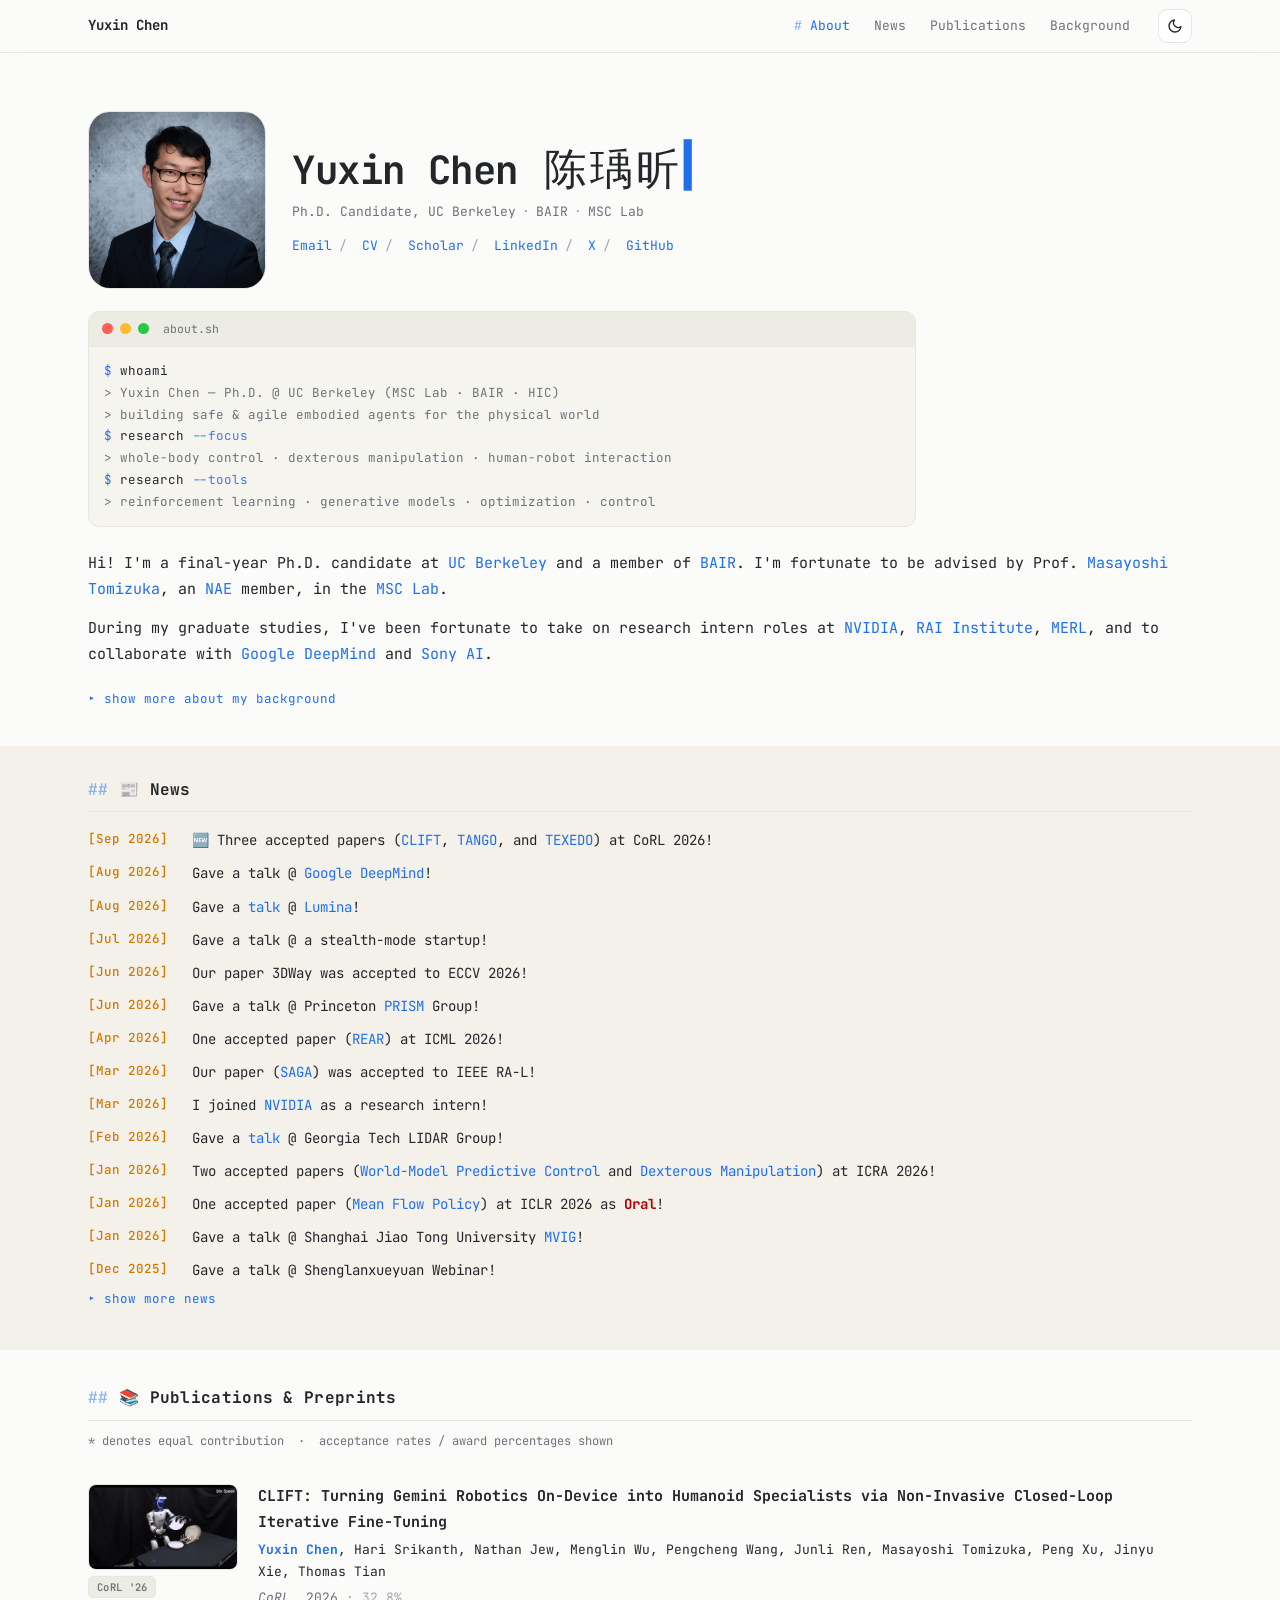
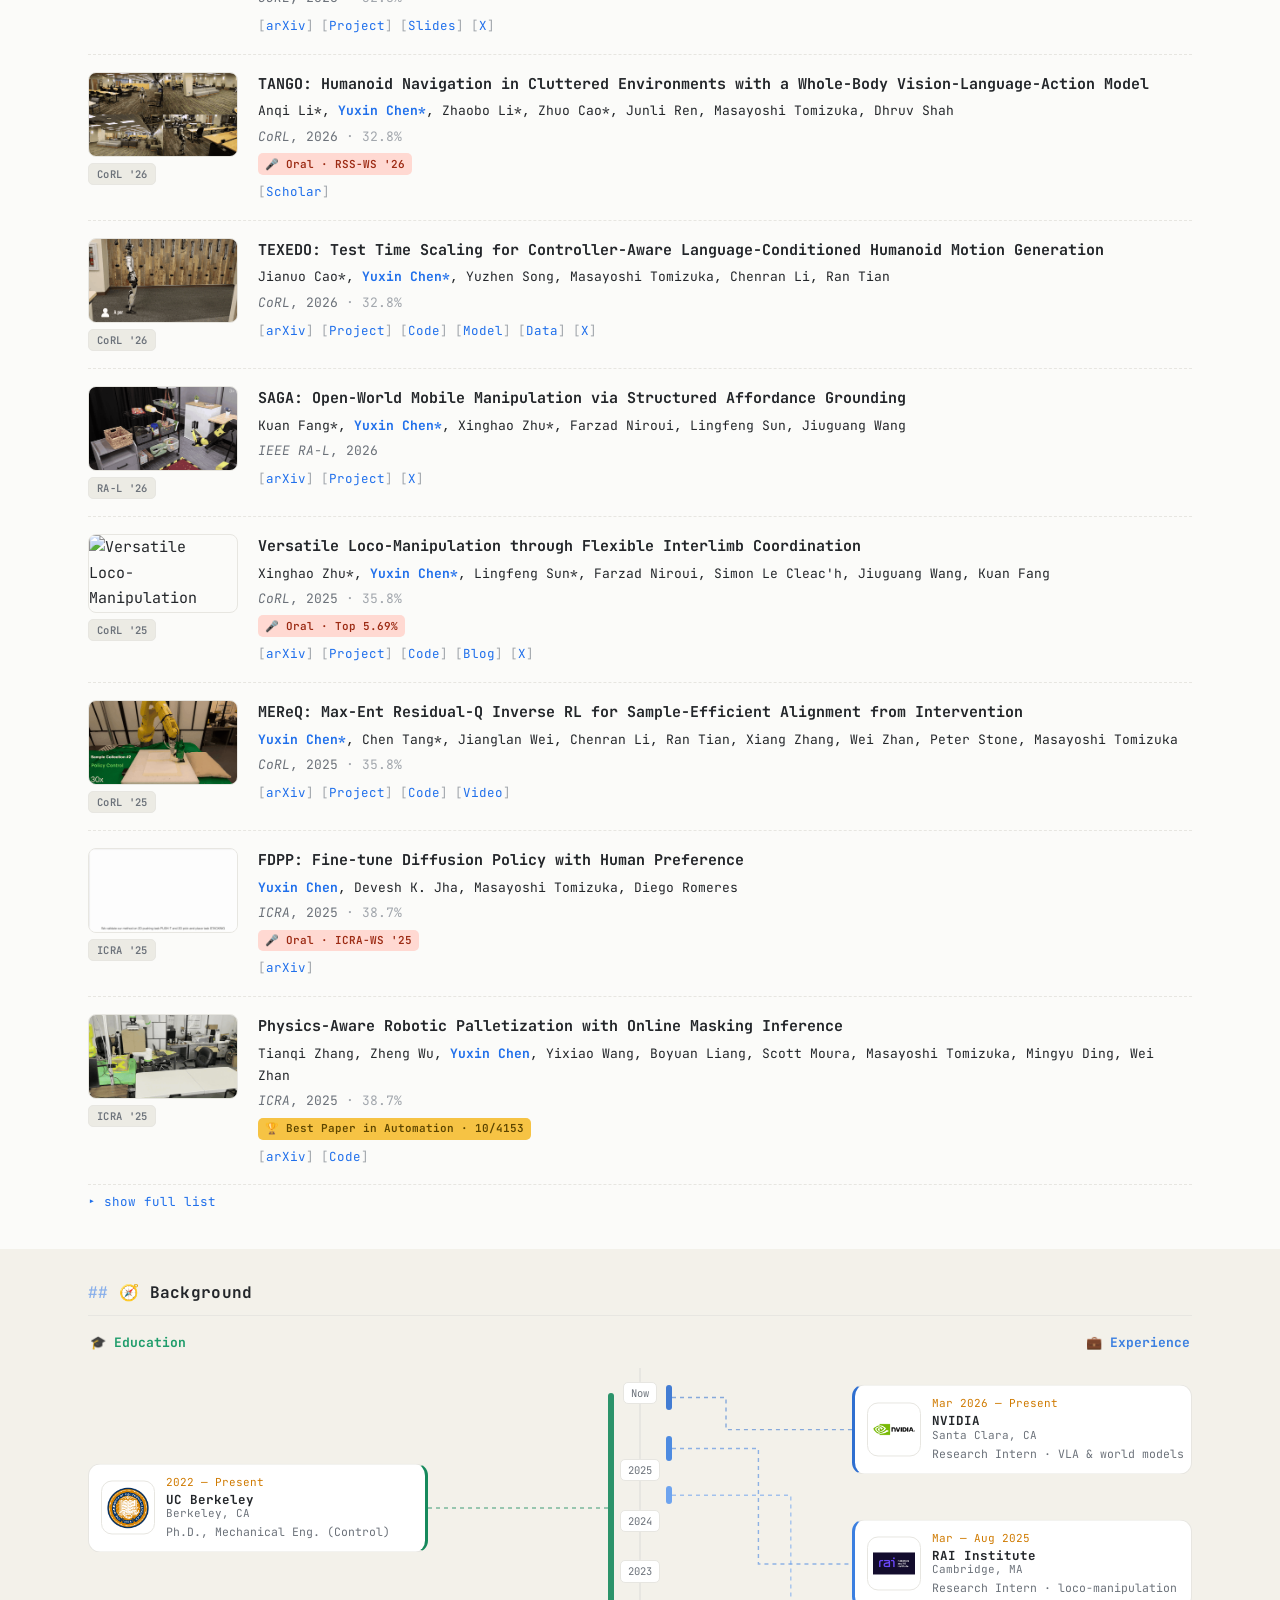
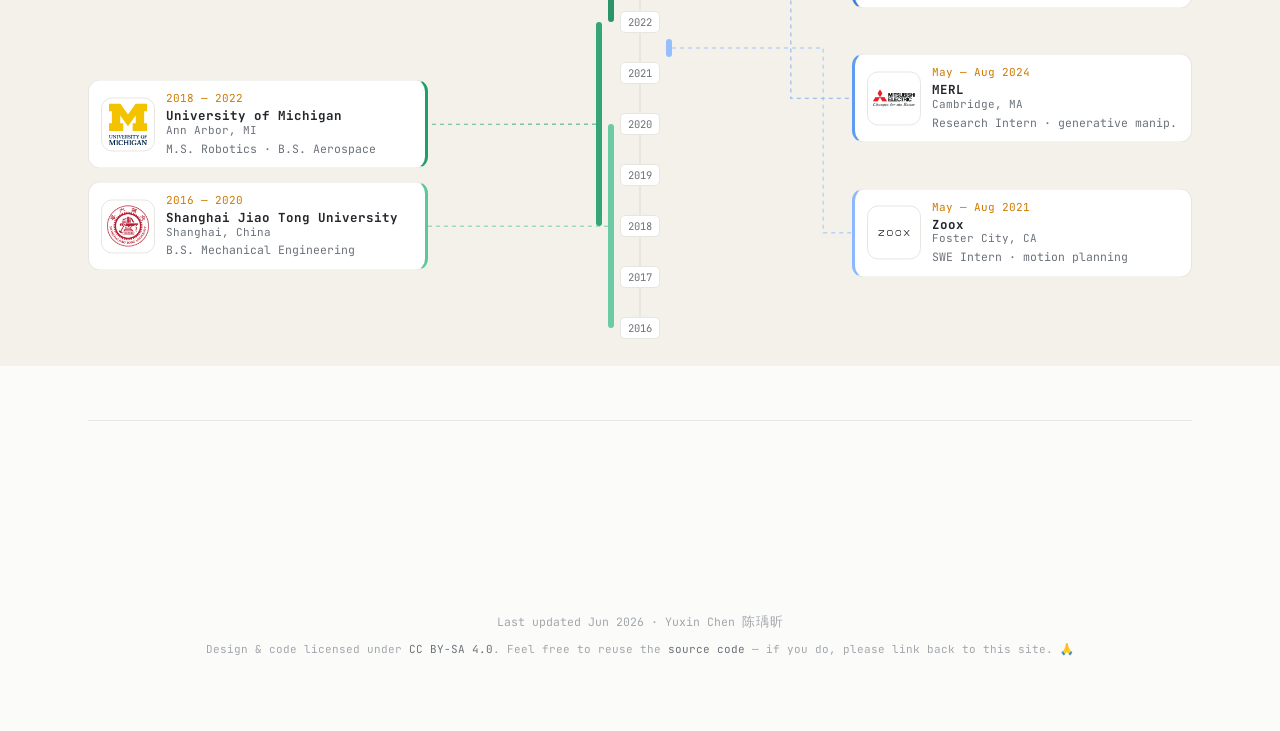
==== commit a3cf9936: "Add CoRL acceptance" ====
--- a/index.html
+++ b/index.html
@@ -89,6 +89,7 @@
     <section class="section band tint" id="news">
       <h2>📰 News</h2>
       <div class="news" id="newsbox">
+        <div class="row"><span class="date">[Sep 2026]</span><span class="what">Three accepted papers (<a href="https://thomaschen98.github.io/clift/">CLIFT</a>, <a href="https://tango-vla.github.io/">TANGO</a>, and <a href="https://jianuocao.github.io/TEXEDO/">TEXEDO</a>) at CoRL 2026!</span></div>
         <div class="row"><span class="date">[Aug 2026]</span><span class="what">Gave a talk @ <a href="https://deepmind.google/">Google DeepMind</a>!</span></div>
         <div class="row"><span class="date">[Aug 2026]</span><span class="what">Gave a <a href="https://www.bilibili.com/video/BV1viuR6zE7j/">talk</a> @ <a href="https://lumina-embodied.ai/">Lumina</a>!</span></div>
         <div class="row"><span class="date">[Jul 2026]</span><span class="what">Gave a talk @ a stealth-mode startup!</span></div>
@@ -102,7 +103,7 @@
         <div class="row"><span class="date">[Jan 2026]</span><span class="what">One accepted paper (<a href="https://arxiv.org/abs/2602.13810">Mean Flow Policy</a>) at ICLR 2026 as <span class="award">Oral</span>!</span></div>
         <div class="row"><span class="date">[Jan 2026]</span><span class="what">Gave a talk @ Shanghai Jiao Tong University <a href="https://www.mvig.org">MVIG</a>!</span></div>
         <div class="row"><span class="date">[Dec 2025]</span><span class="what">Gave a talk @ Shenglanxueyuan Webinar!</span></div>
-        <div class="row"><span class="date">[Aug 2025]</span><span class="what">Two accepted papers (<a href="https://arxiv.org/abs/2506.07876">Loco-Manipulation</a>, <span class="award">Oral</span>, and <a href="https://arxiv.org/abs/2406.16258">Human-in-the-loop</a>) at CoRL 2025!</span></div>
+        <div class="row extra"><span class="date">[Aug 2025]</span><span class="what">Two accepted papers (<a href="https://arxiv.org/abs/2506.07876">Loco-Manipulation</a>, <span class="award">Oral</span>, and <a href="https://arxiv.org/abs/2406.16258">Human-in-the-loop</a>) at CoRL 2025!</span></div>
         <div class="row extra"><span class="date">[May 2025]</span><span class="what">Our paper on <a href="https://arxiv.org/abs/2502.13443">Robotic Palletization</a> won the <a href="https://www.ieee-ras.org/awards-recognition/conference-awards?view=article&id=71:icra-best-automation-paper&catid=69:society-awards" class="award">ICRA 2025 Best Paper Award in Automation (10/4153)</a>!</span></div>
         <div class="row extra"><span class="date">[Apr 2025]</span><span class="what">Finalist, <a href="https://www.qualcomm.com/research/university-relations/innovation-fellowship/2025-north-america">2025 Qualcomm Innovation Fellowship</a>!</span></div>
         <div class="row extra"><span class="date">[Mar 2025]</span><span class="what">I joined the <a href="https://rai-inst.com">RAI Institute</a> (prev. Boston Dynamics AI Institute) as a research intern!</span></div>
@@ -125,22 +126,22 @@
 
       <!-- CLIFT -->
       <div class="pub sel">
-        <div class="thumb"><img loading="lazy" src="images/clift.gif" alt="CLIFT"><span class="conf-badge">Preprint</span></div>
+        <div class="thumb"><img loading="lazy" src="images/clift.gif" alt="CLIFT"><span class="conf-badge">CoRL '26</span></div>
         <div class="meta">
           <span class="ptitle">CLIFT: Turning Gemini Robotics On-Device into Humanoid Specialists via Non-Invasive Closed-Loop Iterative Fine-Tuning</span>
           <div class="authors"><span class="me">Yuxin Chen</span>, Hari Srikanth, Nathan Jew, Menglin Wu, Pengcheng Wang, Junli Ren, Masayoshi Tomizuka, Peng Xu, Jinyu Xie, Thomas Tian</div>
-          <div class="venue"><em>Preprint</em>, 2026 &nbsp;·&nbsp; under review</div>
+          <div class="venue"><em>CoRL</em>, 2026 <span class="rate">· 32.8%</span></div>
           <div class="reslinks"><a href="https://arxiv.org/abs/2607.29172">arXiv</a><a href="https://thomaschen98.github.io/clift/">Project</a><a href="https://clift-robot.github.io/#1">Slides</a><a href="https://x.com/ThomasYuxinChen/status/2084356713063633393?s=20">X</a></div>
         </div>
       </div>
 
       <!-- TANGO -->
       <div class="pub sel">
-        <div class="thumb"><img loading="lazy" src="images/humanoid.gif" alt="TANGO"><span class="conf-badge">Preprint</span></div>
+        <div class="thumb"><img loading="lazy" src="images/humanoid.gif" alt="TANGO"><span class="conf-badge">CoRL '26</span></div>
         <div class="meta">
           <span class="ptitle">TANGO: Humanoid Navigation in Cluttered Environments with a Whole-Body Vision-Language-Action Model</span>
-          <div class="authors">Anqi Li*, <span class="me">Yuxin Chen*</span>, Zhaobo Li, Zhuo Cao, Junli Ren, Masayoshi Tomizuka, Dhruv Shah</div>
-          <div class="venue"><em>Preprint</em>, 2026 &nbsp;·&nbsp; under review</div>
+          <div class="authors">Anqi Li*, <span class="me">Yuxin Chen*</span>, Zhaobo Li*, Zhuo Cao*, Junli Ren, Masayoshi Tomizuka, Dhruv Shah</div>
+          <div class="venue"><em>CoRL</em>, 2026 <span class="rate">· 32.8%</span></div>
           <div class="badges"><span class="badge-award rose" title="RSS 2026 Workshop on Whole-body Control and Bimanual Manipulation: Applications in Humanoids and Beyond">🎤 Oral · RSS-WS '26</span></div>
           <div class="reslinks"><a href="https://scholar.google.com/citations?hl=en&user=EzoDsIMAAAAJ">Scholar</a></div>
         </div>
@@ -148,11 +149,11 @@
 
       <!-- TEXEDO -->
       <div class="pub sel">
-        <div class="thumb"><img loading="lazy" src="images/texedo.gif" alt="TEXEDO"><span class="conf-badge">Preprint</span></div>
+        <div class="thumb"><img loading="lazy" src="images/texedo.gif" alt="TEXEDO"><span class="conf-badge">CoRL '26</span></div>
         <div class="meta">
           <span class="ptitle">TEXEDO: Test Time Scaling for Controller-Aware Language-Conditioned Humanoid Motion Generation</span>
           <div class="authors">Jianuo Cao*, <span class="me">Yuxin Chen*</span>, Yuzhen Song, Masayoshi Tomizuka, Chenran Li, Ran Tian</div>
-          <div class="venue"><em>Preprint</em>, 2026 &nbsp;·&nbsp; under review</div>
+          <div class="venue"><em>CoRL</em>, 2026 <span class="rate">· 32.8%</span></div>
           <div class="reslinks"><a href="https://arxiv.org/abs/2606.22998">arXiv</a><a href="https://jianuocao.github.io/TEXEDO/">Project</a><a href="https://github.com/JianuoCao/TEXEDO">Code</a><a href="https://huggingface.co/JianuoCao/TEXEDO-Checkpoint">Model</a><a href="https://huggingface.co/datasets/JianuoCao/TEXEDO">Data</a><a href="https://x.com/JianuoCao/status/2074172622296986031">X</a></div>
         </div>
       </div>
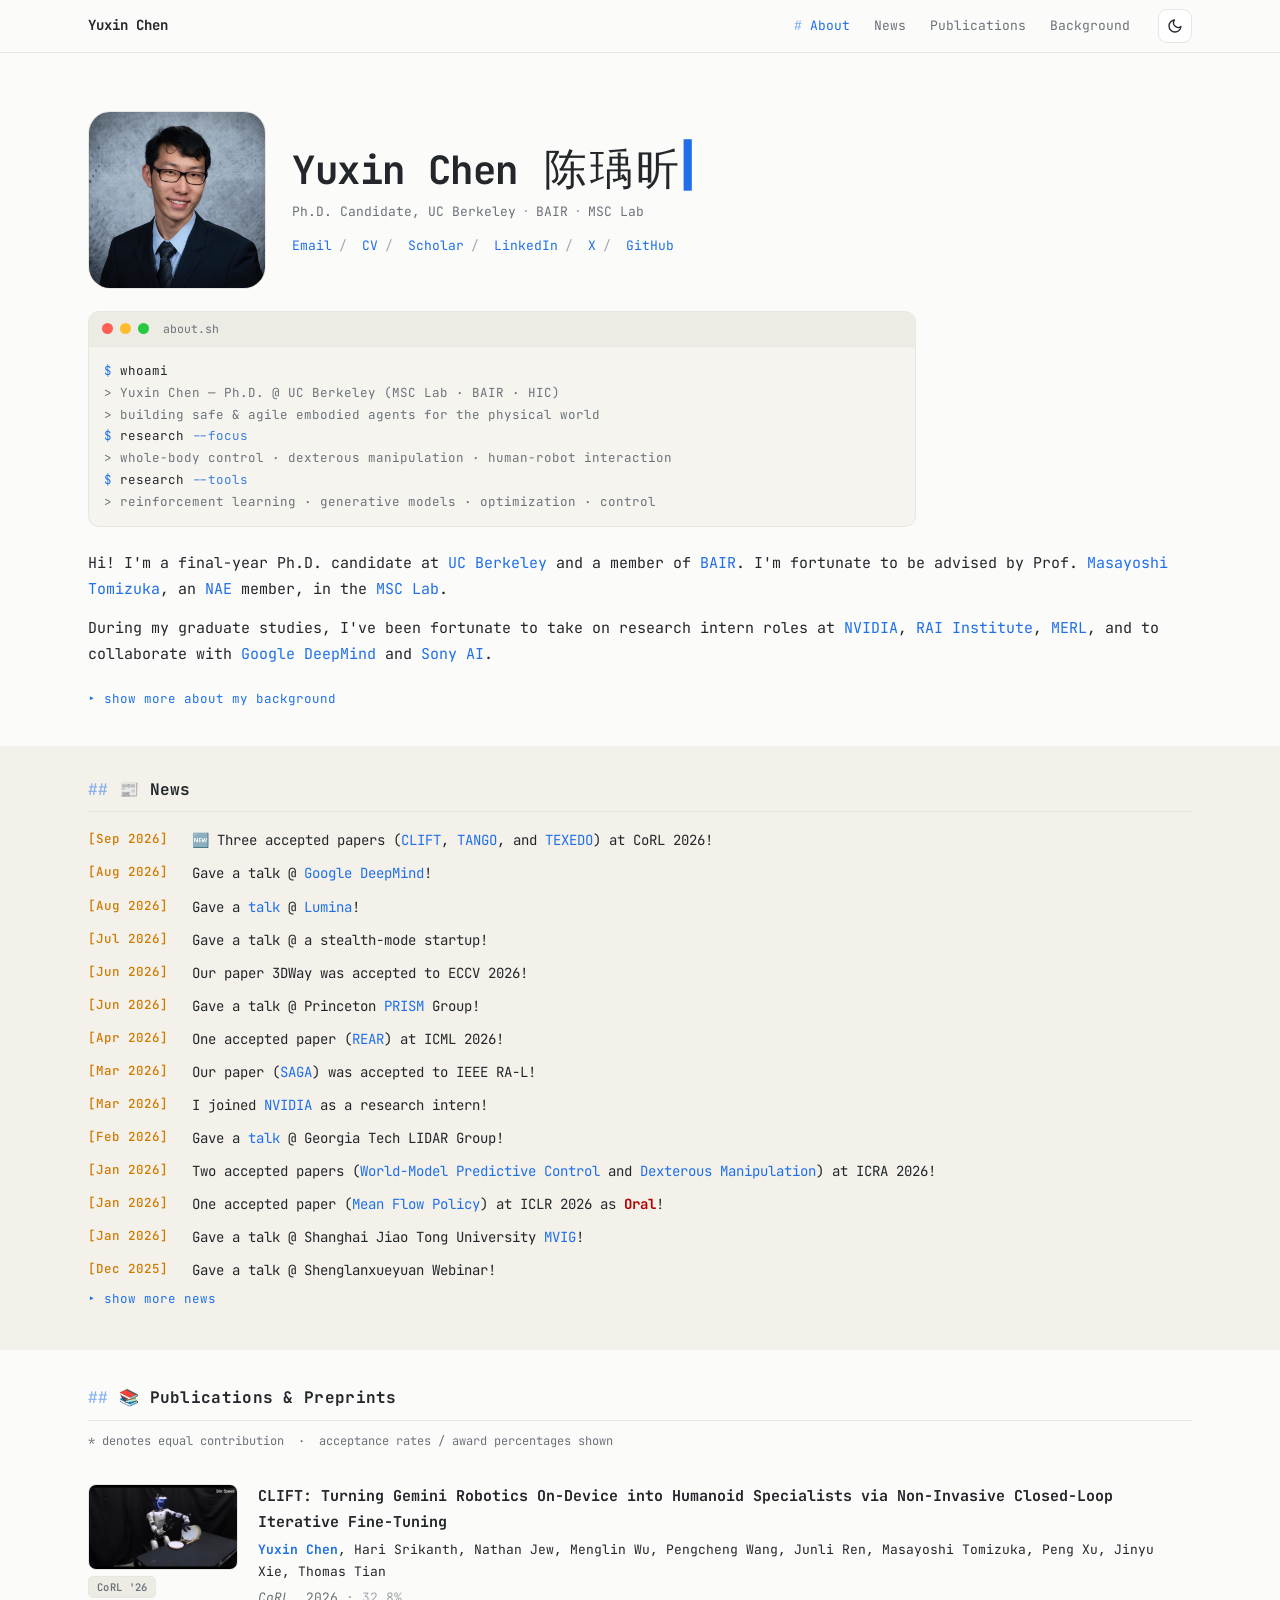
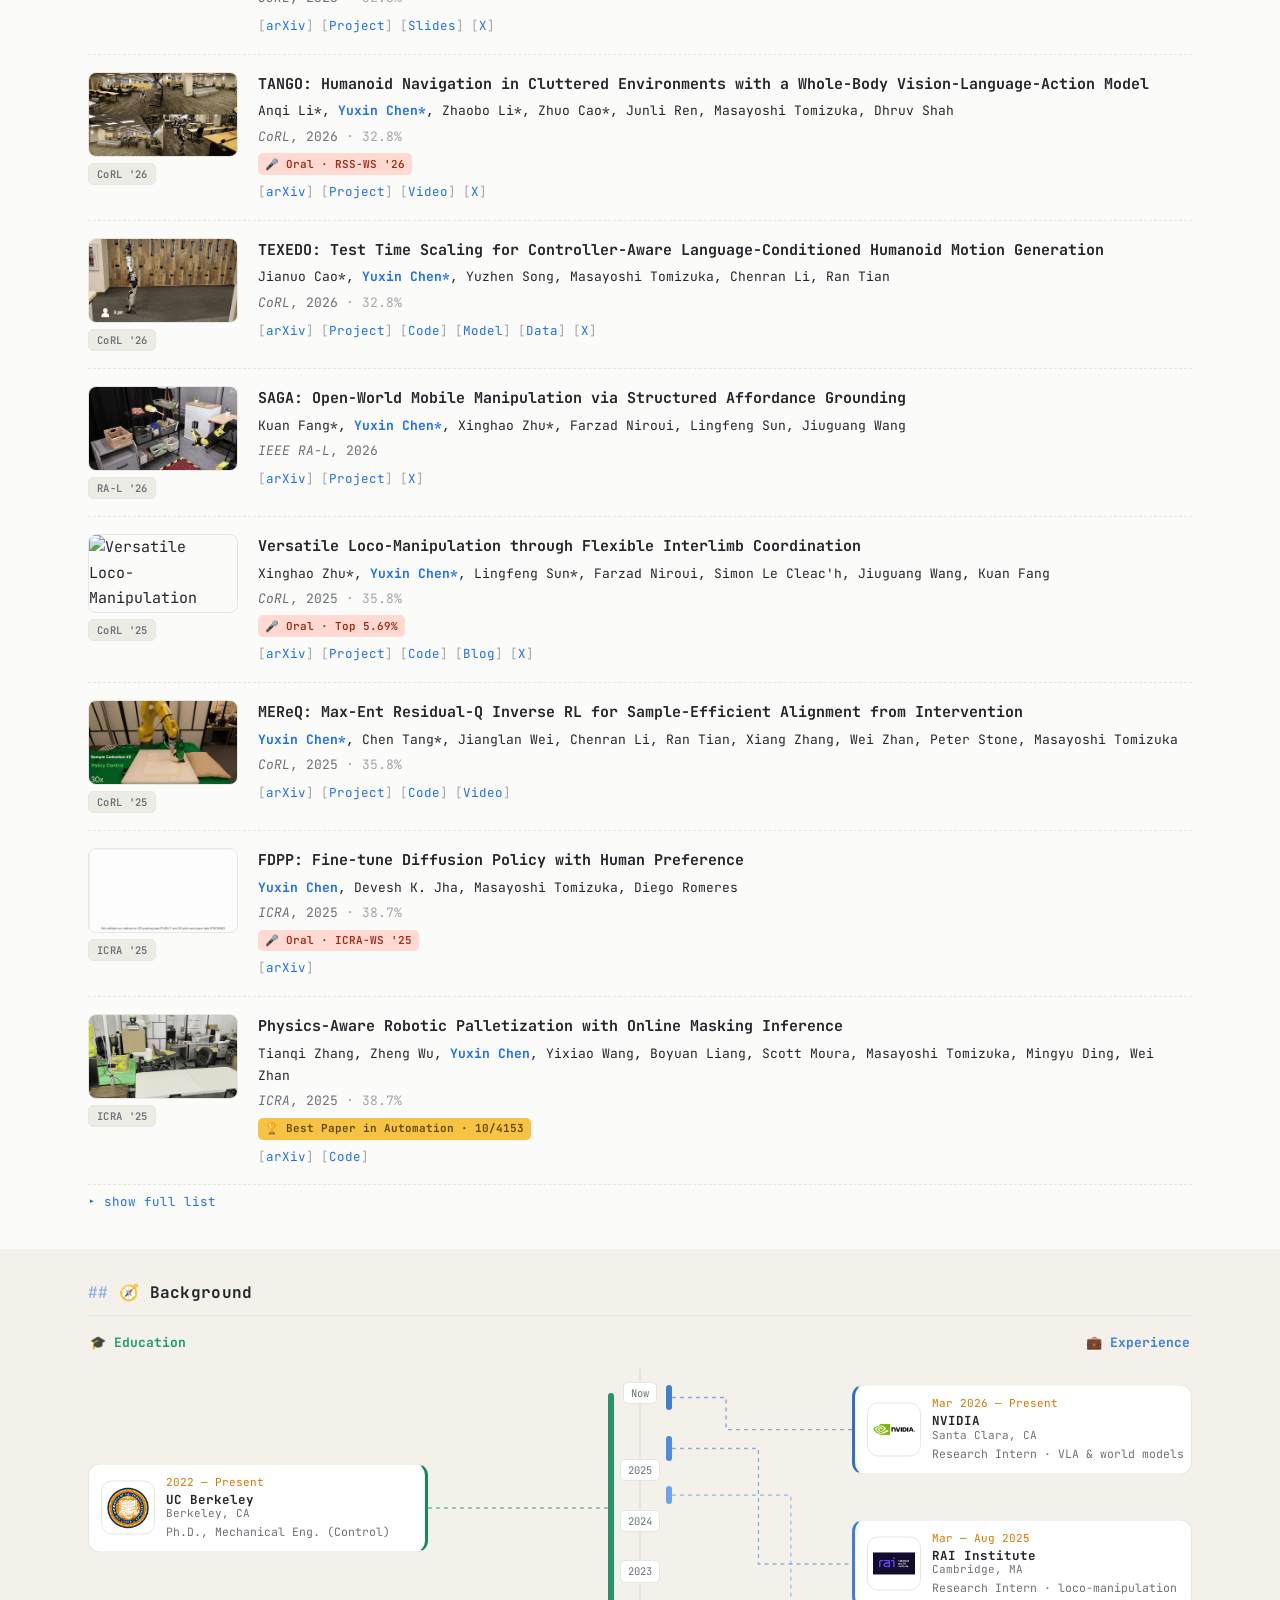
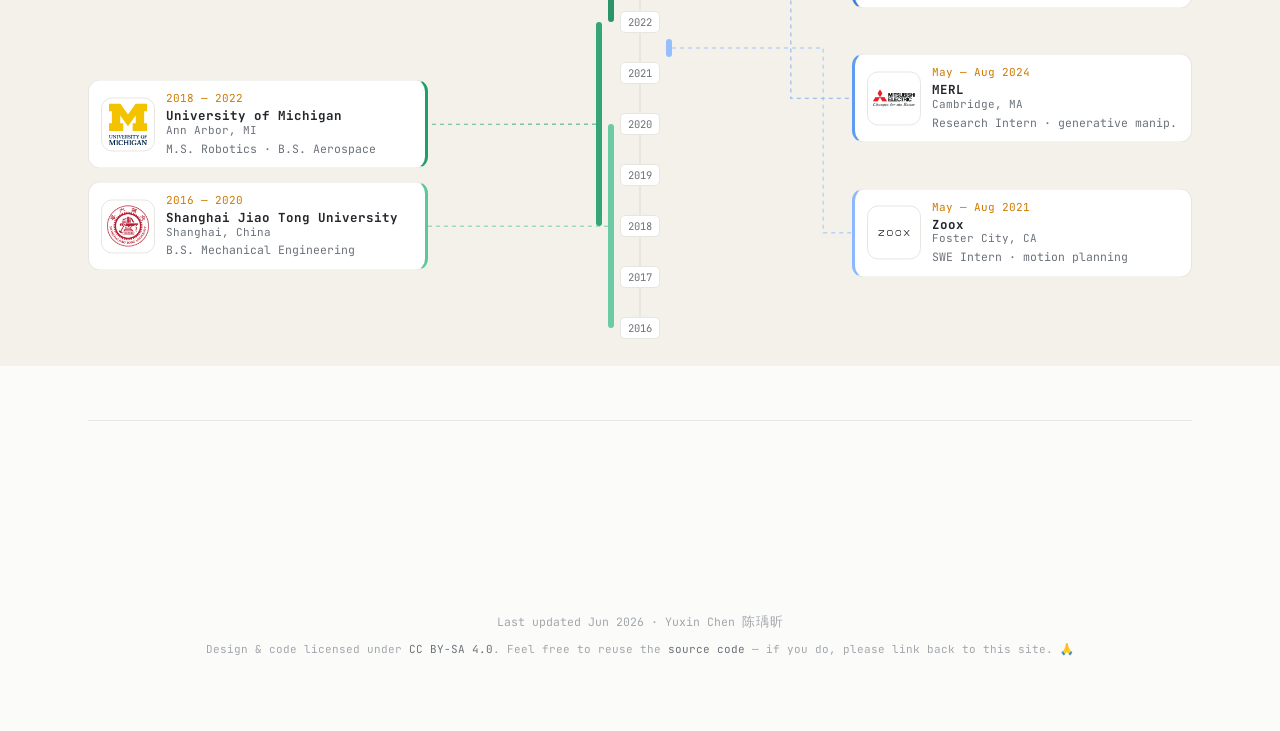
==== commit 85b733cf: "Tango and 3Dway opensource" ====
--- a/index.html
+++ b/index.html
@@ -55,7 +55,7 @@
         <div class="tagline">Ph.D. Candidate, UC Berkeley<span class="dot">·</span>BAIR<span class="dot">·</span>MSC Lab</div>
         <div class="links">
           <a href="mailto:yuxinc@berkeley.edu">Email</a><span class="sep">/</span>
-          <a href="data/YuxinChen_CV_2026_8.pdf">CV</a><span class="sep">/</span>
+          <a href="data/YuxinChen_CV_2026_9.pdf">CV</a><span class="sep">/</span>
           <a href="https://scholar.google.com/citations?hl=en&user=EzoDsIMAAAAJ">Scholar</a><span class="sep">/</span>
           <a href="https://www.linkedin.com/in/thomaschen98/">LinkedIn</a><span class="sep">/</span>
           <a href="https://x.com/ThomasYuxinChen">X</a><span class="sep">/</span>
@@ -143,7 +143,7 @@
           <div class="authors">Anqi Li*, <span class="me">Yuxin Chen*</span>, Zhaobo Li*, Zhuo Cao*, Junli Ren, Masayoshi Tomizuka, Dhruv Shah</div>
           <div class="venue"><em>CoRL</em>, 2026 <span class="rate">· 32.8%</span></div>
           <div class="badges"><span class="badge-award rose" title="RSS 2026 Workshop on Whole-body Control and Bimanual Manipulation: Applications in Humanoids and Beyond">🎤 Oral · RSS-WS '26</span></div>
-          <div class="reslinks"><a href="https://scholar.google.com/citations?hl=en&user=EzoDsIMAAAAJ">Scholar</a></div>
+          <div class="reslinks"><a href="https://arxiv.org/abs/2609.09158">arXiv</a><a href="https://tango-vla.github.io/">Project</a><a href="https://www.youtube.com/watch?v=67a-jjJpXKE">Video</a><a href="https://x.com/lnq105202/status/2097577642719662531?s=20">X</a></div>
         </div>
       </div>
 
@@ -165,7 +165,7 @@
           <span class="ptitle">3DWay: Generalizing Robot Manipulation via 3D Consistent Waypoints</span>
           <div class="authors">Ziqin Huang, Yingyue Li, Chenyangguang Zhang, Ruida Zhang, <span class="me">Yuxin Chen</span>, Gu Wang, Xingyu Liu, Masayoshi Tomizuka, Xiangyang Ji</div>
           <div class="venue"><em>ECCV</em>, 2026 <span class="rate">· 27.5%</span></div>
-          <div class="reslinks"><a href="https://scholar.google.com/citations?hl=en&user=EzoDsIMAAAAJ">Scholar</a></div>
+          <div class="reslinks"><a href="https://arxiv.org/abs/2609.08224">arXiv</a><a href="https://ziqin-h.github.io/3DWay/">Project</a><a href="https://github.com/ziqin-h/3DWay">Code</a><a href="https://www.youtube.com/watch?v=UXh61yWgI44">Video</a></div>
         </div>
       </div>
 
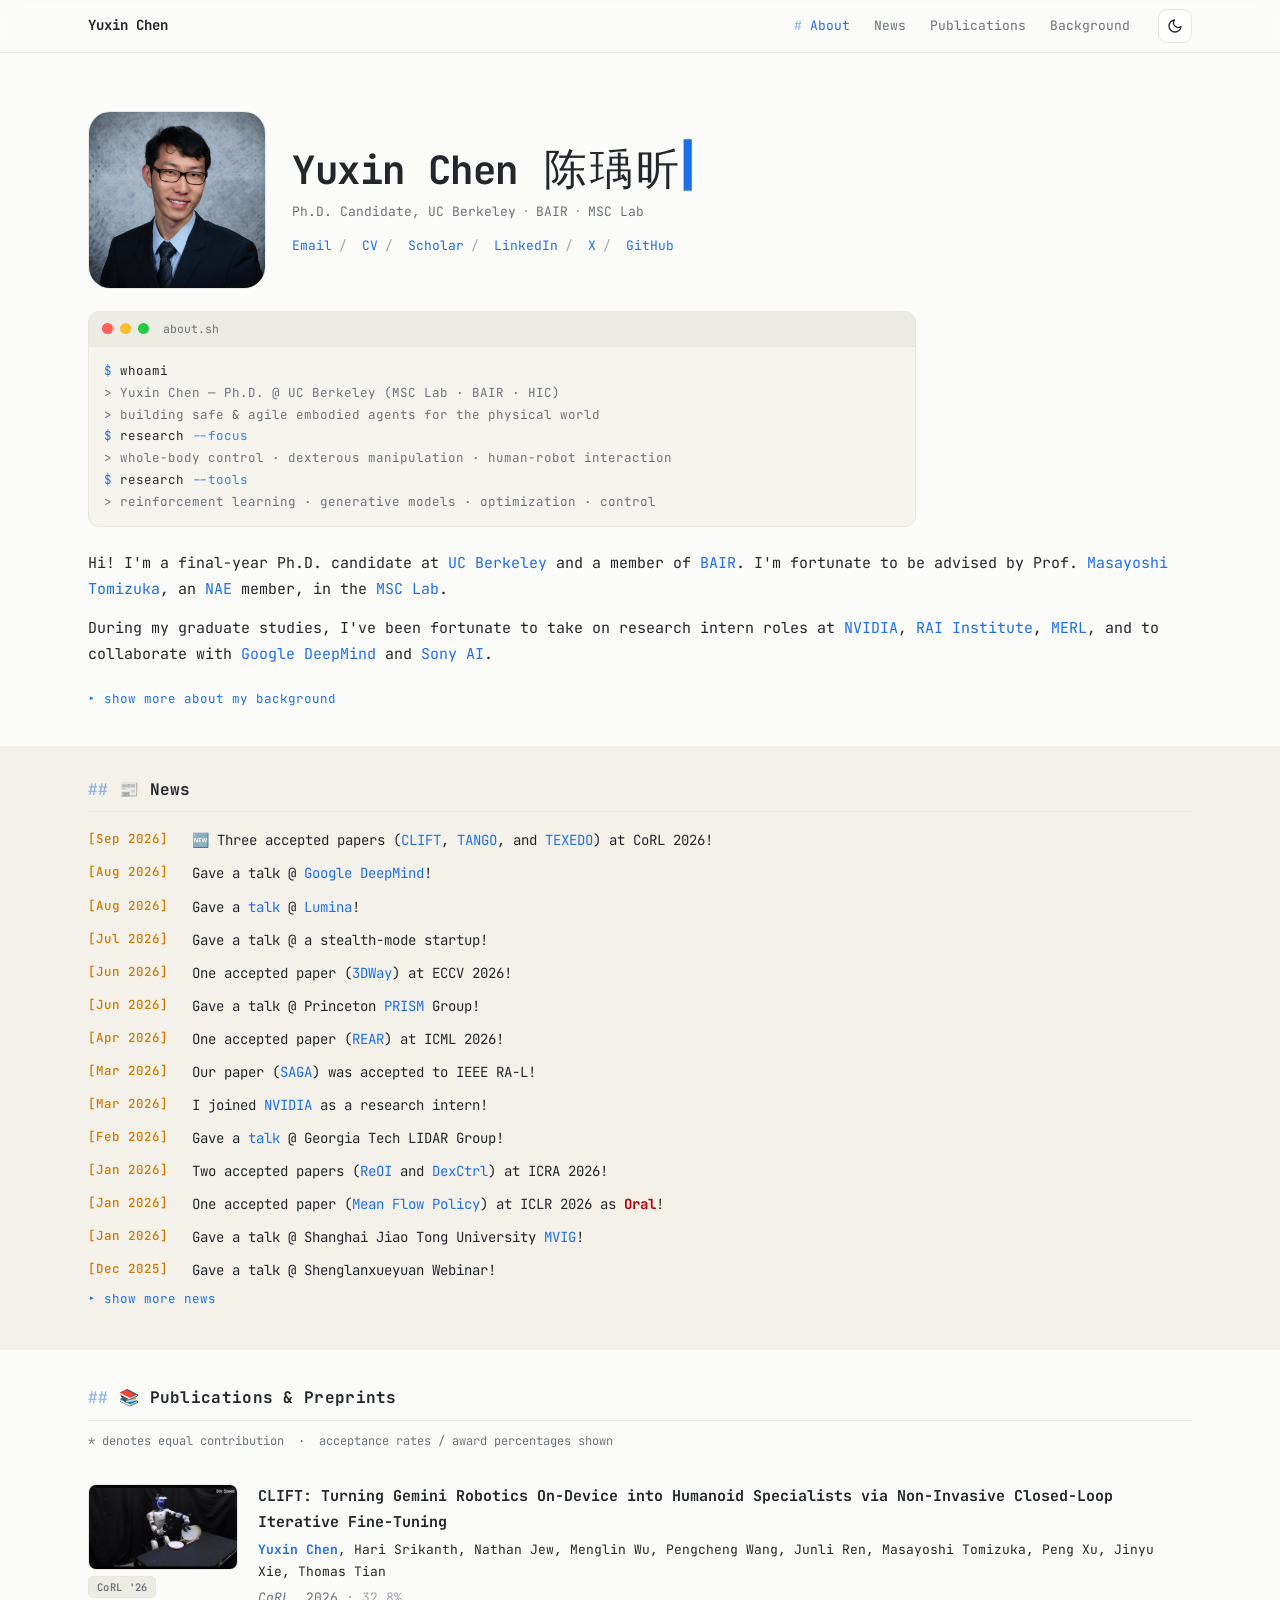
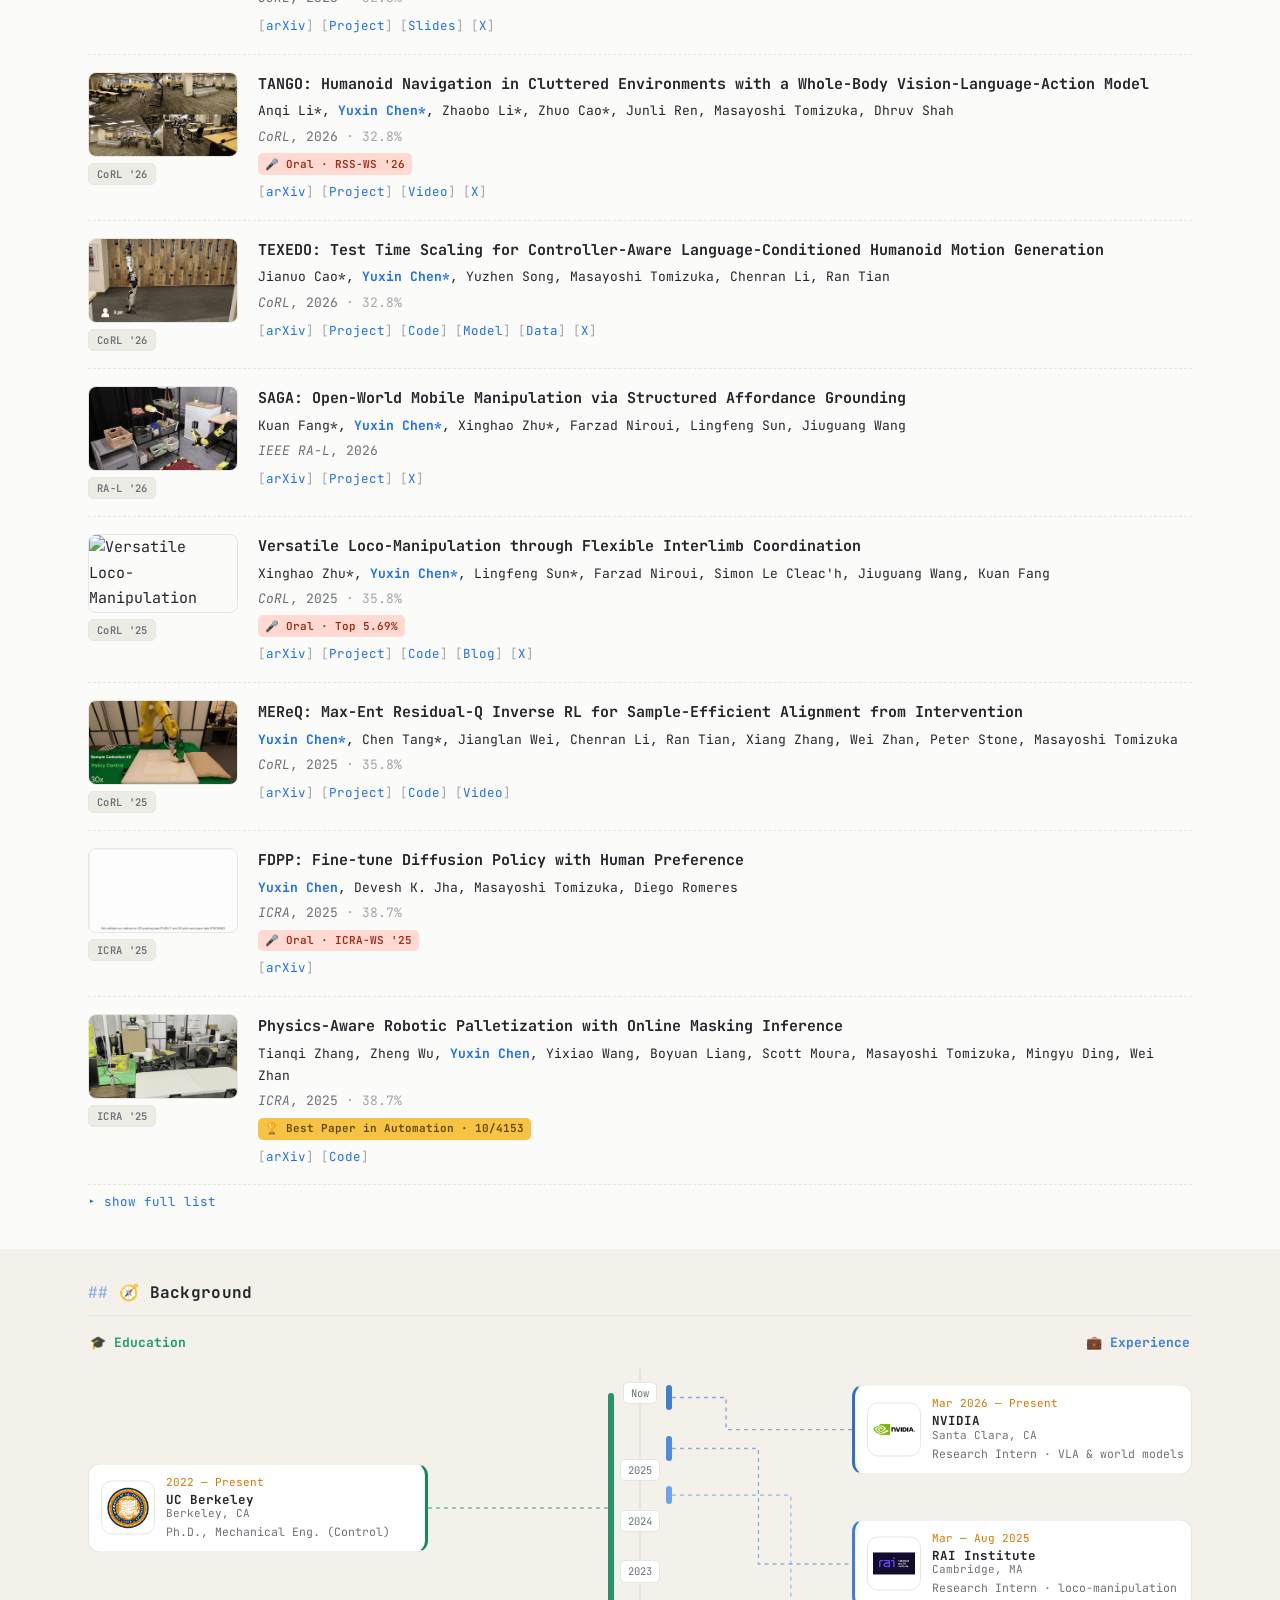
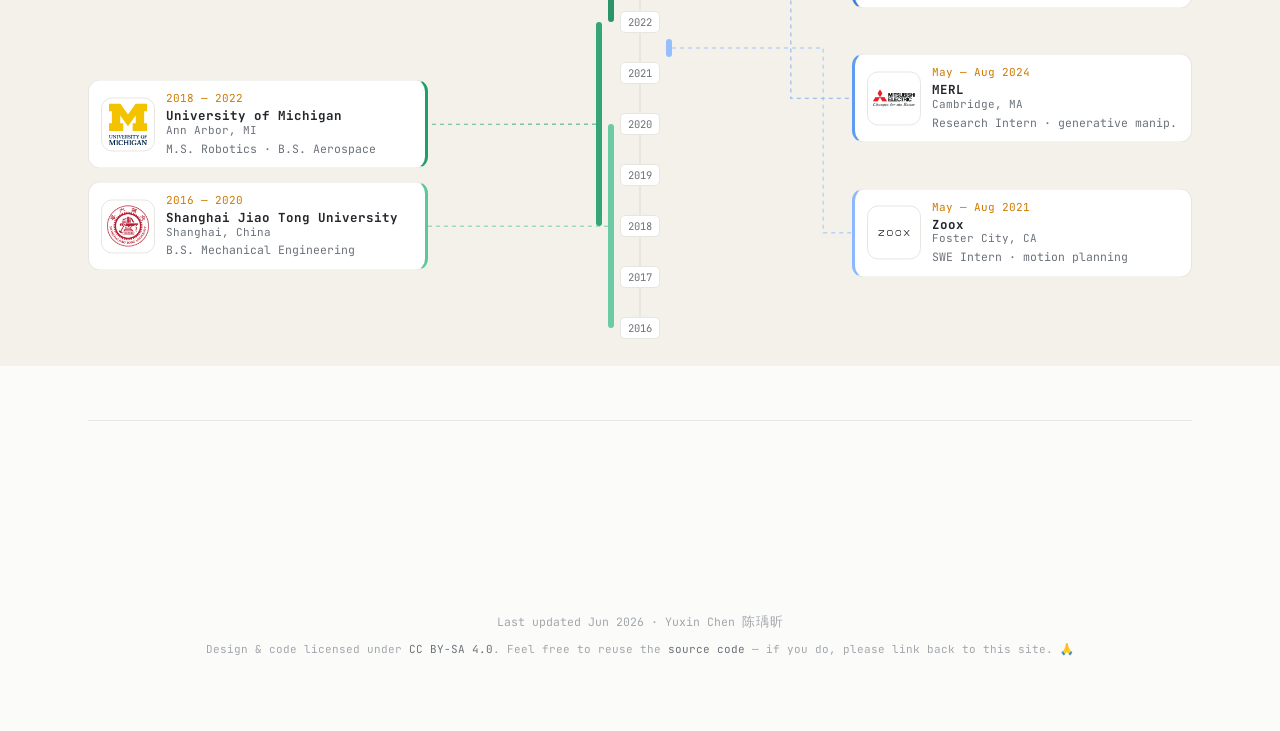
==== commit 08145a12: "update" ====
--- a/index.html
+++ b/index.html
@@ -93,17 +93,17 @@
         <div class="row"><span class="date">[Aug 2026]</span><span class="what">Gave a talk @ <a href="https://deepmind.google/">Google DeepMind</a>!</span></div>
         <div class="row"><span class="date">[Aug 2026]</span><span class="what">Gave a <a href="https://www.bilibili.com/video/BV1viuR6zE7j/">talk</a> @ <a href="https://lumina-embodied.ai/">Lumina</a>!</span></div>
         <div class="row"><span class="date">[Jul 2026]</span><span class="what">Gave a talk @ a stealth-mode startup!</span></div>
-        <div class="row"><span class="date">[Jun 2026]</span><span class="what">Our paper 3DWay was accepted to ECCV 2026!</span></div>
+        <div class="row"><span class="date">[Jun 2026]</span><span class="what">One accepted paper (<a href="https://ziqin-h.github.io/3DWay/">3DWay</a>) at ECCV 2026!</span></div>
         <div class="row"><span class="date">[Jun 2026]</span><span class="what">Gave a talk @ Princeton <a href="https://prism.robotics.princeton.edu/">PRISM</a> Group!</span></div>
-        <div class="row"><span class="date">[Apr 2026]</span><span class="what">One accepted paper (<a href="https://openreview.net/forum?id=z6pXpXufuO">REAR</a>) at ICML 2026!</span></div>
-        <div class="row"><span class="date">[Mar 2026]</span><span class="what">Our paper (<a href="https://arxiv.org/abs/2512.12842">SAGA</a>) was accepted to IEEE RA-L!</span></div>
+        <div class="row"><span class="date">[Apr 2026]</span><span class="what">One accepted paper (<a href="https://icml.cc/virtual/2026/poster/66366">REAR</a>) at ICML 2026!</span></div>
+        <div class="row"><span class="date">[Mar 2026]</span><span class="what">Our paper (<a href="https://robot-saga.github.io/">SAGA</a>) was accepted to IEEE RA-L!</span></div>
         <div class="row"><span class="date">[Mar 2026]</span><span class="what">I joined <a href="https://www.nvidia.com/en-us/research/">NVIDIA</a> as a research intern!</span></div>
         <div class="row"><span class="date">[Feb 2026]</span><span class="what">Gave a <a href="https://www.youtube.com/watch?v=Cbg2jcwsfpA">talk</a> @ Georgia Tech LIDAR Group!</span></div>
-        <div class="row"><span class="date">[Jan 2026]</span><span class="what">Two accepted papers (<a href="https://arxiv.org/abs/2506.16565">World-Model Predictive Control</a> and <a href="https://arxiv.org/abs/2505.00991">Dexterous Manipulation</a>) at ICRA 2026!</span></div>
+        <div class="row"><span class="date">[Jan 2026]</span><span class="what">Two accepted papers (<a href="https://re-oi.github.io/">ReOI</a> and <a href="https://arxiv.org/abs/2505.00991">DexCtrl</a>) at ICRA 2026!</span></div>
         <div class="row"><span class="date">[Jan 2026]</span><span class="what">One accepted paper (<a href="https://arxiv.org/abs/2602.13810">Mean Flow Policy</a>) at ICLR 2026 as <span class="award">Oral</span>!</span></div>
         <div class="row"><span class="date">[Jan 2026]</span><span class="what">Gave a talk @ Shanghai Jiao Tong University <a href="https://www.mvig.org">MVIG</a>!</span></div>
         <div class="row"><span class="date">[Dec 2025]</span><span class="what">Gave a talk @ Shenglanxueyuan Webinar!</span></div>
-        <div class="row extra"><span class="date">[Aug 2025]</span><span class="what">Two accepted papers (<a href="https://arxiv.org/abs/2506.07876">Loco-Manipulation</a>, <span class="award">Oral</span>, and <a href="https://arxiv.org/abs/2406.16258">Human-in-the-loop</a>) at CoRL 2025!</span></div>
+        <div class="row extra"><span class="date">[Aug 2025]</span><span class="what">Two accepted papers (<a href="https://relic-locoman.github.io/">ReLIC</a>, <span class="award">Oral</span>, and <a href="https://thomaschen98.github.io/mereq.github.io/">MEReQ</a>) at CoRL 2025!</span></div>
         <div class="row extra"><span class="date">[May 2025]</span><span class="what">Our paper on <a href="https://arxiv.org/abs/2502.13443">Robotic Palletization</a> won the <a href="https://www.ieee-ras.org/awards-recognition/conference-awards?view=article&id=71:icra-best-automation-paper&catid=69:society-awards" class="award">ICRA 2025 Best Paper Award in Automation (10/4153)</a>!</span></div>
         <div class="row extra"><span class="date">[Apr 2025]</span><span class="what">Finalist, <a href="https://www.qualcomm.com/research/university-relations/innovation-fellowship/2025-north-america">2025 Qualcomm Innovation Fellowship</a>!</span></div>
         <div class="row extra"><span class="date">[Mar 2025]</span><span class="what">I joined the <a href="https://rai-inst.com">RAI Institute</a> (prev. Boston Dynamics AI Institute) as a research intern!</span></div>
@@ -176,7 +176,7 @@
           <span class="ptitle">REAR: Test-time Preference Realignment through Reward Decomposition</span>
           <div class="authors">Fuxiang Zhang, Pengcheng Wang, Chenran Li, Yi-Chen Li, <span class="me">Yuxin Chen</span>, Lang Feng, Chenfeng Xu, Masayoshi Tomizuka, Bo An</div>
           <div class="venue"><em>ICML</em>, 2026 <span class="rate">· 26.6%</span></div>
-          <div class="reslinks"><a href="https://openreview.net/forum?id=z6pXpXufuO">OpenReview</a><a href="https://icml.cc/virtual/2026/poster/66366">ICML</a></div>
+          <div class="reslinks"><a href="https://arxiv.org/abs/2606.30339">arXiv</a><a href="https://icml.cc/virtual/2026/poster/66366">Project</a><a href="https://github.com/mansicer/REAR">Code</a><a href="https://icml.cc/media/icml-2026/Slides/66366.pdf">Slides</a></div>
         </div>
       </div>
 
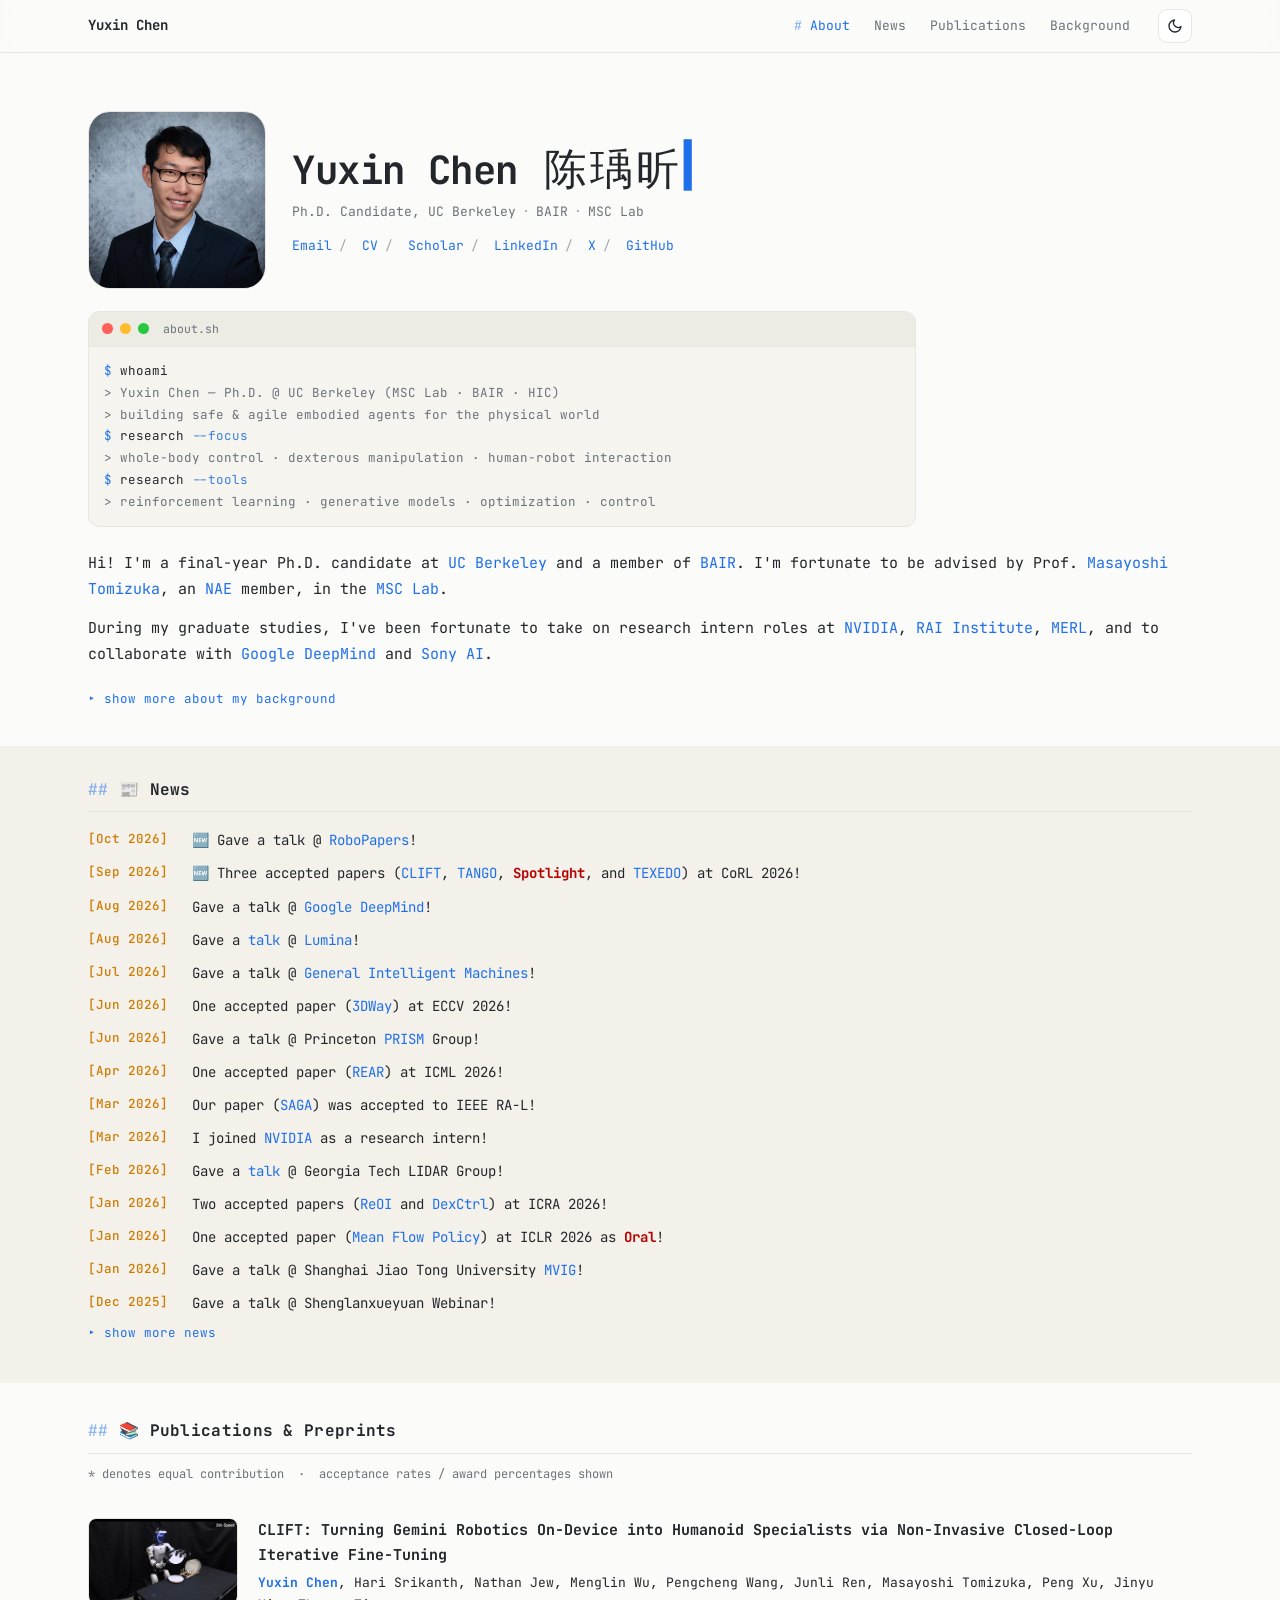
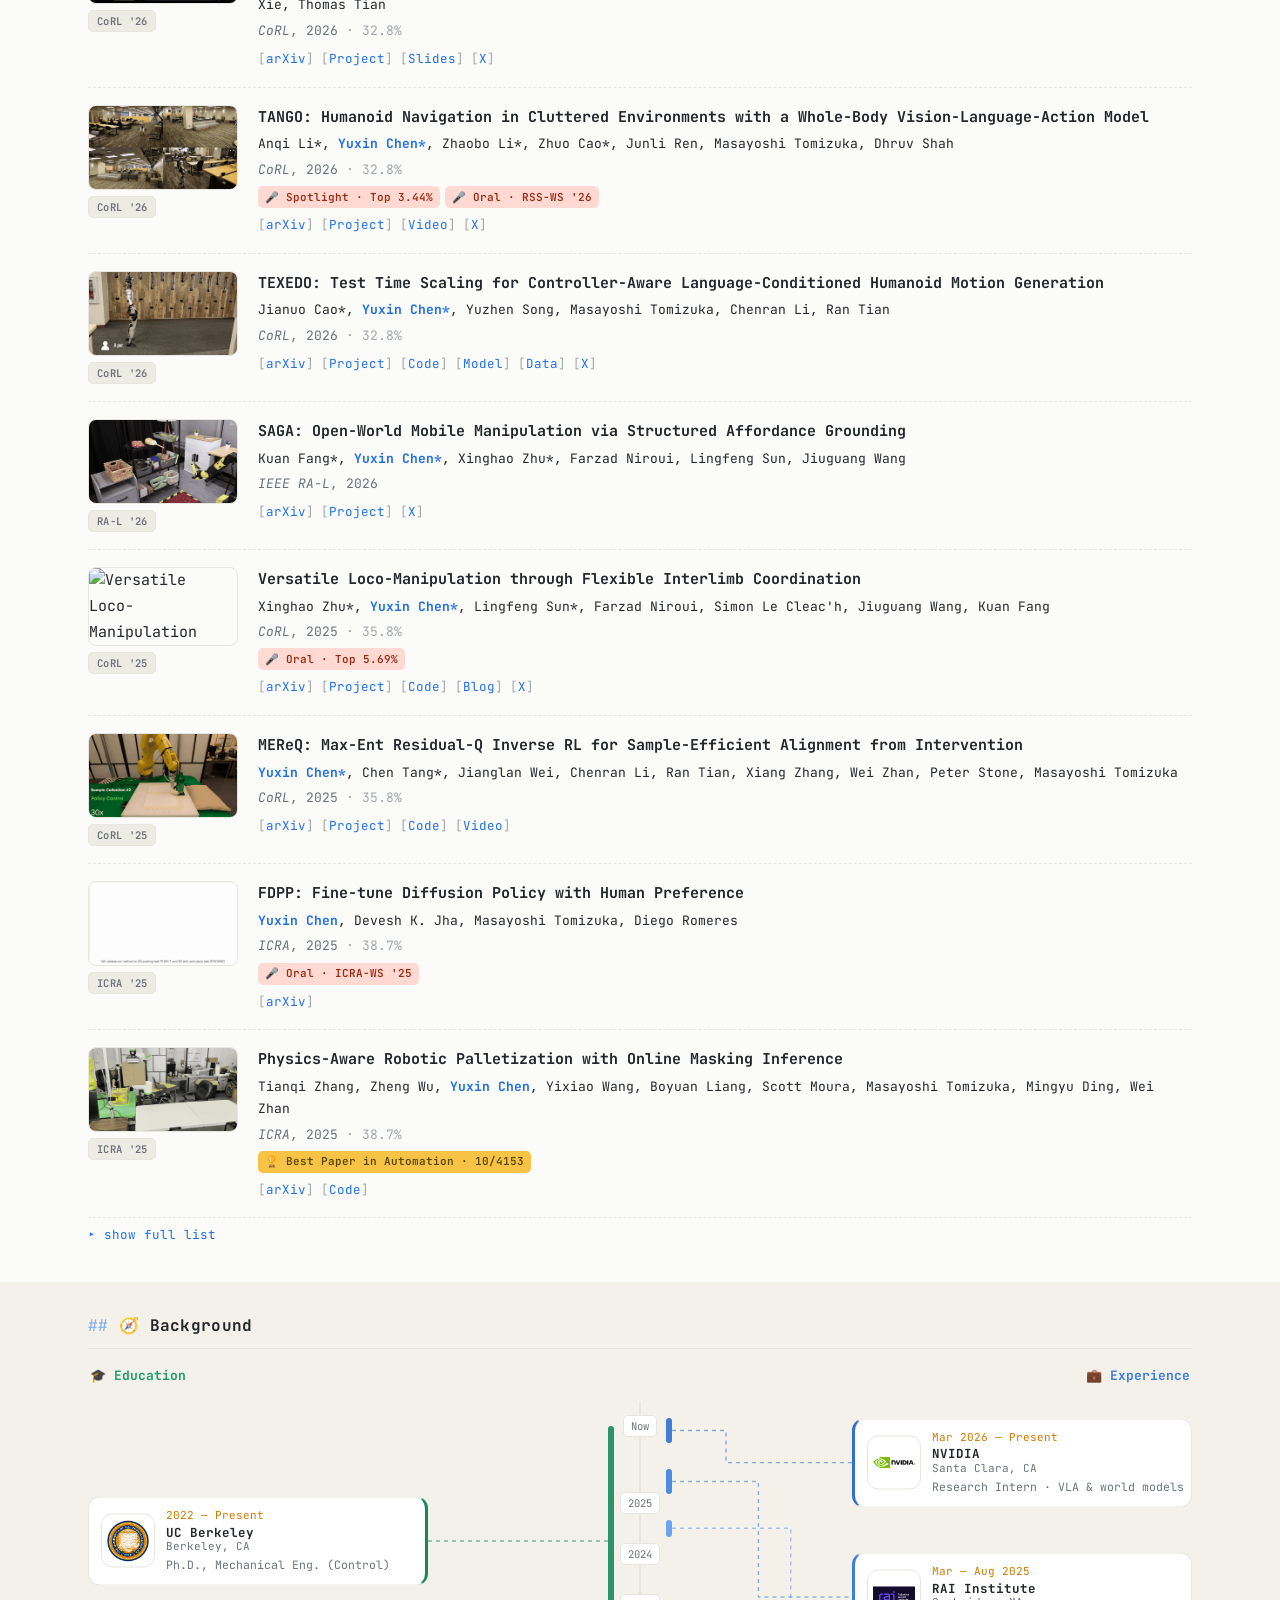
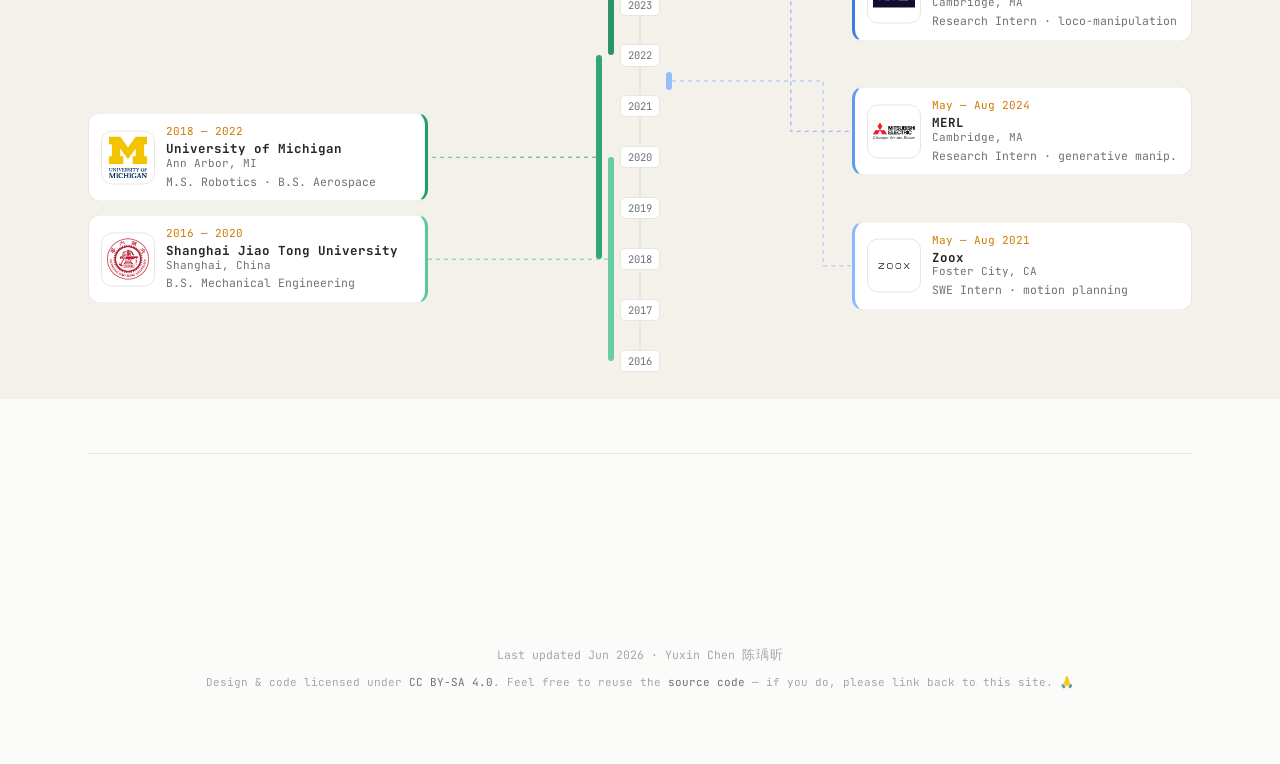
==== commit 4657bed9: "Update ICRA submissions" ====
--- a/index.html
+++ b/index.html
@@ -55,7 +55,7 @@
         <div class="tagline">Ph.D. Candidate, UC Berkeley<span class="dot">·</span>BAIR<span class="dot">·</span>MSC Lab</div>
         <div class="links">
           <a href="mailto:yuxinc@berkeley.edu">Email</a><span class="sep">/</span>
-          <a href="data/YuxinChen_CV_2026_9.pdf">CV</a><span class="sep">/</span>
+          <a href="data/YuxinChen_CV_2026_10.pdf">CV</a><span class="sep">/</span>
           <a href="https://scholar.google.com/citations?hl=en&user=EzoDsIMAAAAJ">Scholar</a><span class="sep">/</span>
           <a href="https://www.linkedin.com/in/thomaschen98/">LinkedIn</a><span class="sep">/</span>
           <a href="https://x.com/ThomasYuxinChen">X</a><span class="sep">/</span>
@@ -89,10 +89,11 @@
     <section class="section band tint" id="news">
       <h2>📰 News</h2>
       <div class="news" id="newsbox">
-        <div class="row"><span class="date">[Sep 2026]</span><span class="what">Three accepted papers (<a href="https://thomaschen98.github.io/clift/">CLIFT</a>, <a href="https://tango-vla.github.io/">TANGO</a>, and <a href="https://jianuocao.github.io/TEXEDO/">TEXEDO</a>) at CoRL 2026!</span></div>
+        <div class="row"><span class="date">[Oct 2026]</span><span class="what">Gave a talk @ <a href="https://www.youtube.com/@RoboPapers">RoboPapers</a>!</span></div>
+        <div class="row"><span class="date">[Sep 2026]</span><span class="what">Three accepted papers (<a href="https://thomaschen98.github.io/clift/">CLIFT</a>, <a href="https://tango-vla.github.io/">TANGO</a>, <span class="award">Spotlight</span>, and <a href="https://jianuocao.github.io/TEXEDO/">TEXEDO</a>) at CoRL 2026!</span></div>
         <div class="row"><span class="date">[Aug 2026]</span><span class="what">Gave a talk @ <a href="https://deepmind.google/">Google DeepMind</a>!</span></div>
         <div class="row"><span class="date">[Aug 2026]</span><span class="what">Gave a <a href="https://www.bilibili.com/video/BV1viuR6zE7j/">talk</a> @ <a href="https://lumina-embodied.ai/">Lumina</a>!</span></div>
-        <div class="row"><span class="date">[Jul 2026]</span><span class="what">Gave a talk @ a stealth-mode startup!</span></div>
+        <div class="row"><span class="date">[Jul 2026]</span><span class="what">Gave a talk @ <a href="https://www.gimai.io/">General Intelligent Machines</a>!</span></div>
         <div class="row"><span class="date">[Jun 2026]</span><span class="what">One accepted paper (<a href="https://ziqin-h.github.io/3DWay/">3DWay</a>) at ECCV 2026!</span></div>
         <div class="row"><span class="date">[Jun 2026]</span><span class="what">Gave a talk @ Princeton <a href="https://prism.robotics.princeton.edu/">PRISM</a> Group!</span></div>
         <div class="row"><span class="date">[Apr 2026]</span><span class="what">One accepted paper (<a href="https://icml.cc/virtual/2026/poster/66366">REAR</a>) at ICML 2026!</span></div>
@@ -124,6 +125,37 @@
       <h2>📚 Publications &amp; Preprints</h2>
       <p class="note">* denotes equal contribution &nbsp;·&nbsp; acceptance rates / award percentages shown</p>
 
+      <!-- TacGooseBumps -->
+      <div class="pub">
+        <div class="thumb"><img loading="lazy" src="images/tacgb.gif" alt="TacGooseBumps"><span class="conf-badge">Preprint</span></div>
+        <div class="meta">
+          <span class="ptitle">TacGooseBumps: Retrofitting Normal-Only Tactile Sensors with Shear Encoding for Learning Contact-Rich Manipulation</span>
+          <div class="authors">Wenjie Li*, Binyu Yang*, <span class="me">Yuxin Chen</span>, Ambrose Wang, Masayoshi Tomizuka</div>
+          <!-- <div class="venue"><em>ICML</em>, 2026 <span class="rate">· 26.6%</span></div> -->
+          <div class="reslinks"><a href="https://arxiv.org/abs/2609.34006">arXiv</a><a href="https://jeffwli.github.io/tacgb/#top">Project</a><a href="https://www.youtube.com/watch?v=VllZLoqcLcg">Video</a><a href="https://x.com/jeffwli/status/2110078751115760090?a=5dNhvSEV10AJVDQZU6w&s=20">X</a></div>
+        </div>
+      </div>
+
+      <!-- RopeFormer -->
+      <div class="pub">
+        <div class="thumb"><img loading="lazy" src="images/ropeformer.gif" alt="RopeFormer"><span class="conf-badge">Preprint</span></div>
+        <div class="meta">
+          <span class="ptitle">RopeFormer: Cross-Trial Adaptation from Interaction History for Dynamic Rope Manipulation</span>
+          <div class="authors">Menglin Wu*, Kaixiang Yao*, Shangbo Luan, Masayoshi Tomizuka, <span class="me">Yuxin Chen</span></div>
+          <div class="reslinks"><a href="https://arxiv.org/abs/2609.23432">arXiv</a><a href="https://ropeformer.github.io/">Project</a></div>
+        </div>
+      </div>
+
+      <!-- IDP -->
+      <div class="pub">
+        <div class="thumb"><img loading="lazy" src="images/idp.png" alt="IDP"><span class="conf-badge">Preprint</span></div>
+        <div class="meta">
+          <span class="ptitle">Immiscible Diffusion Policy: Preserving Multimodal Robot Actions through Label-Free Noise Assignment</span>
+          <div class="authors">Xiao Zhang*, <span class="me">Yuxin Chen*</span>, Zhixuan Liang*, Guojian Zhan, Chenran Li, Chenfeng Xu, Masayoshi Tomizuka, Yiheng Li</div>
+          <div class="reslinks"><a href="https://arxiv.org/abs/2610.09369">arXiv</a><a href="https://immiscible-diffusion-policy.github.io/">Project</a><a href="https://github.com/immiscible-diffusion-policy/immiscible-diffusion-policy">Code</a><a href="https://x.com/xzhangetal/status/2112974310382207117?a=DZXr7sntTCc_GGuYOm4&s=20">X</a></div>
+        </div>
+      </div>
+
       <!-- CLIFT -->
       <div class="pub sel">
         <div class="thumb"><img loading="lazy" src="images/clift.gif" alt="CLIFT"><span class="conf-badge">CoRL '26</span></div>
@@ -142,7 +174,7 @@
           <span class="ptitle">TANGO: Humanoid Navigation in Cluttered Environments with a Whole-Body Vision-Language-Action Model</span>
           <div class="authors">Anqi Li*, <span class="me">Yuxin Chen*</span>, Zhaobo Li*, Zhuo Cao*, Junli Ren, Masayoshi Tomizuka, Dhruv Shah</div>
           <div class="venue"><em>CoRL</em>, 2026 <span class="rate">· 32.8%</span></div>
-          <div class="badges"><span class="badge-award rose" title="RSS 2026 Workshop on Whole-body Control and Bimanual Manipulation: Applications in Humanoids and Beyond">🎤 Oral · RSS-WS '26</span></div>
+          <div class="badges"><span class="badge-award rose">🎤 Spotlight · Top 3.44%</span><span class="badge-award rose" title="RSS 2026 Workshop on Whole-body Control and Bimanual Manipulation: Applications in Humanoids and Beyond">🎤 Oral · RSS-WS '26</span></div>
           <div class="reslinks"><a href="https://arxiv.org/abs/2609.09158">arXiv</a><a href="https://tango-vla.github.io/">Project</a><a href="https://www.youtube.com/watch?v=67a-jjJpXKE">Video</a><a href="https://x.com/lnq105202/status/2097577642719662531?s=20">X</a></div>
         </div>
       </div>
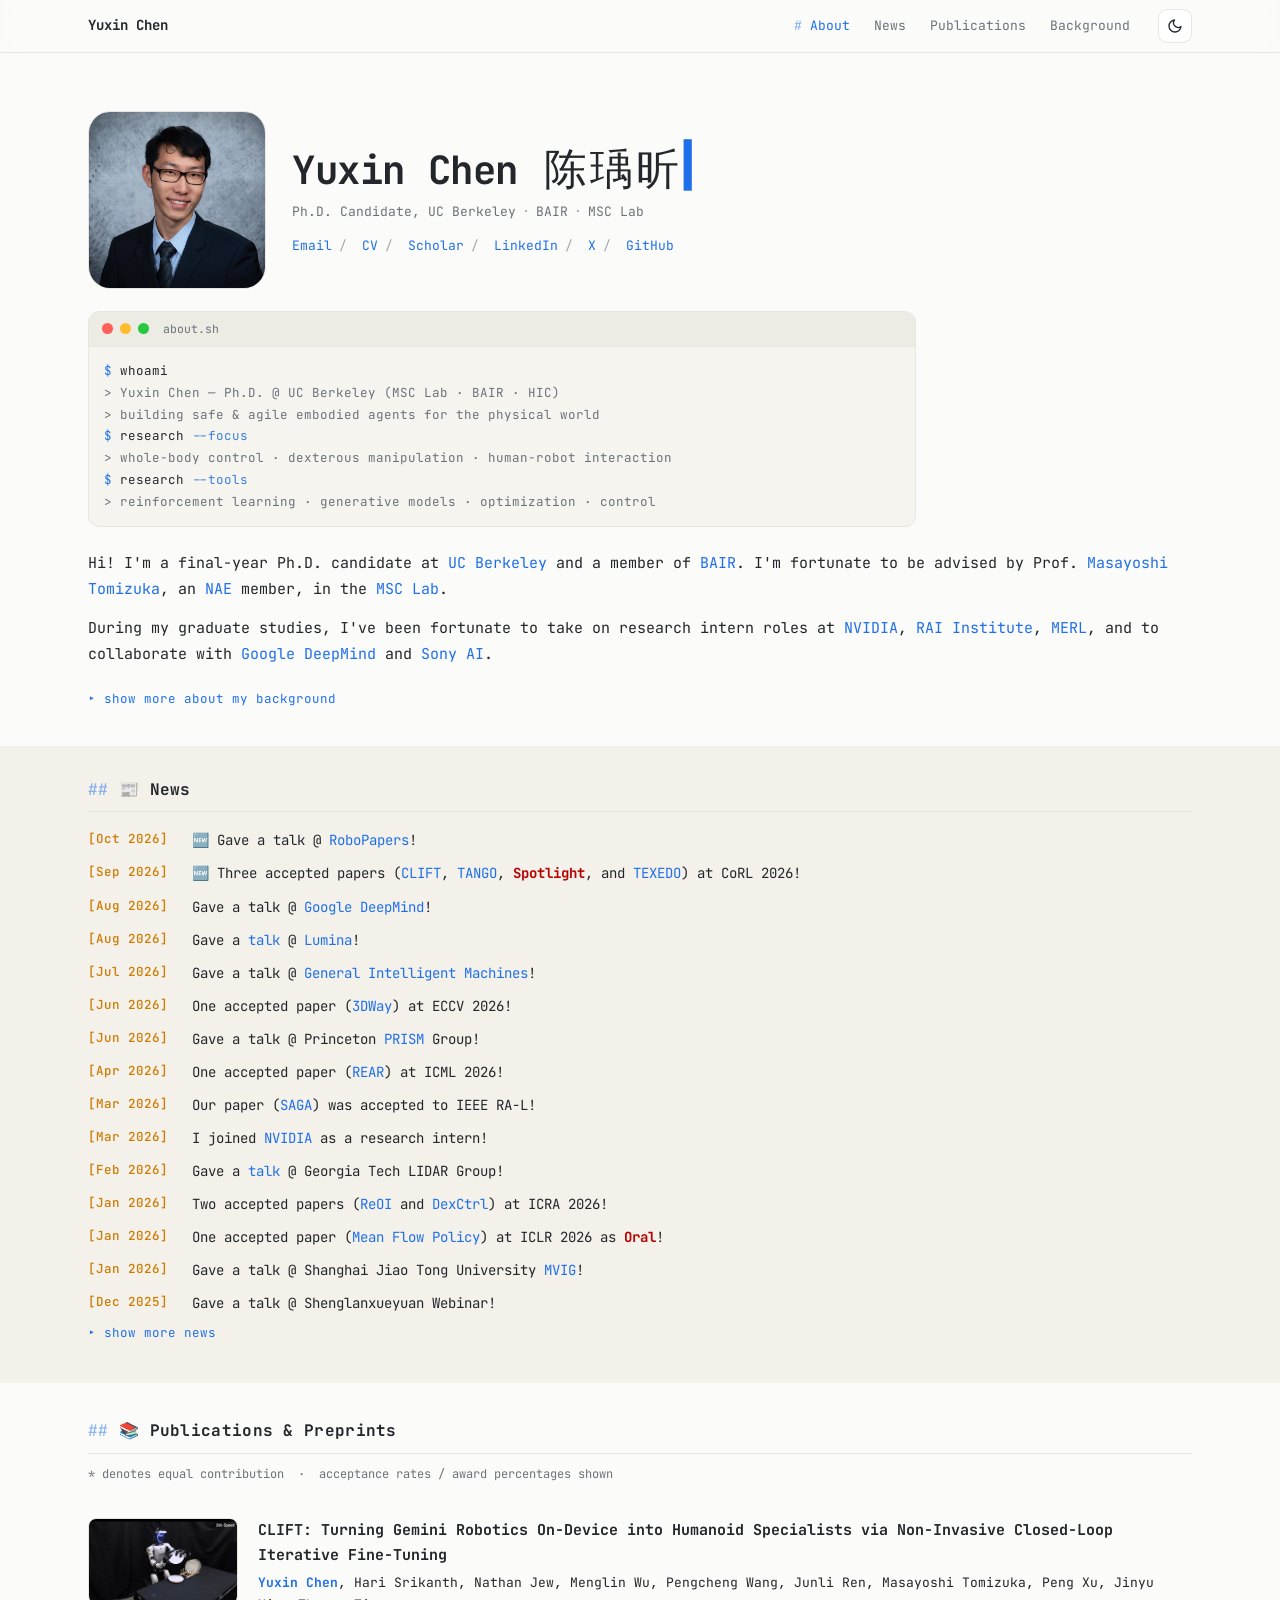
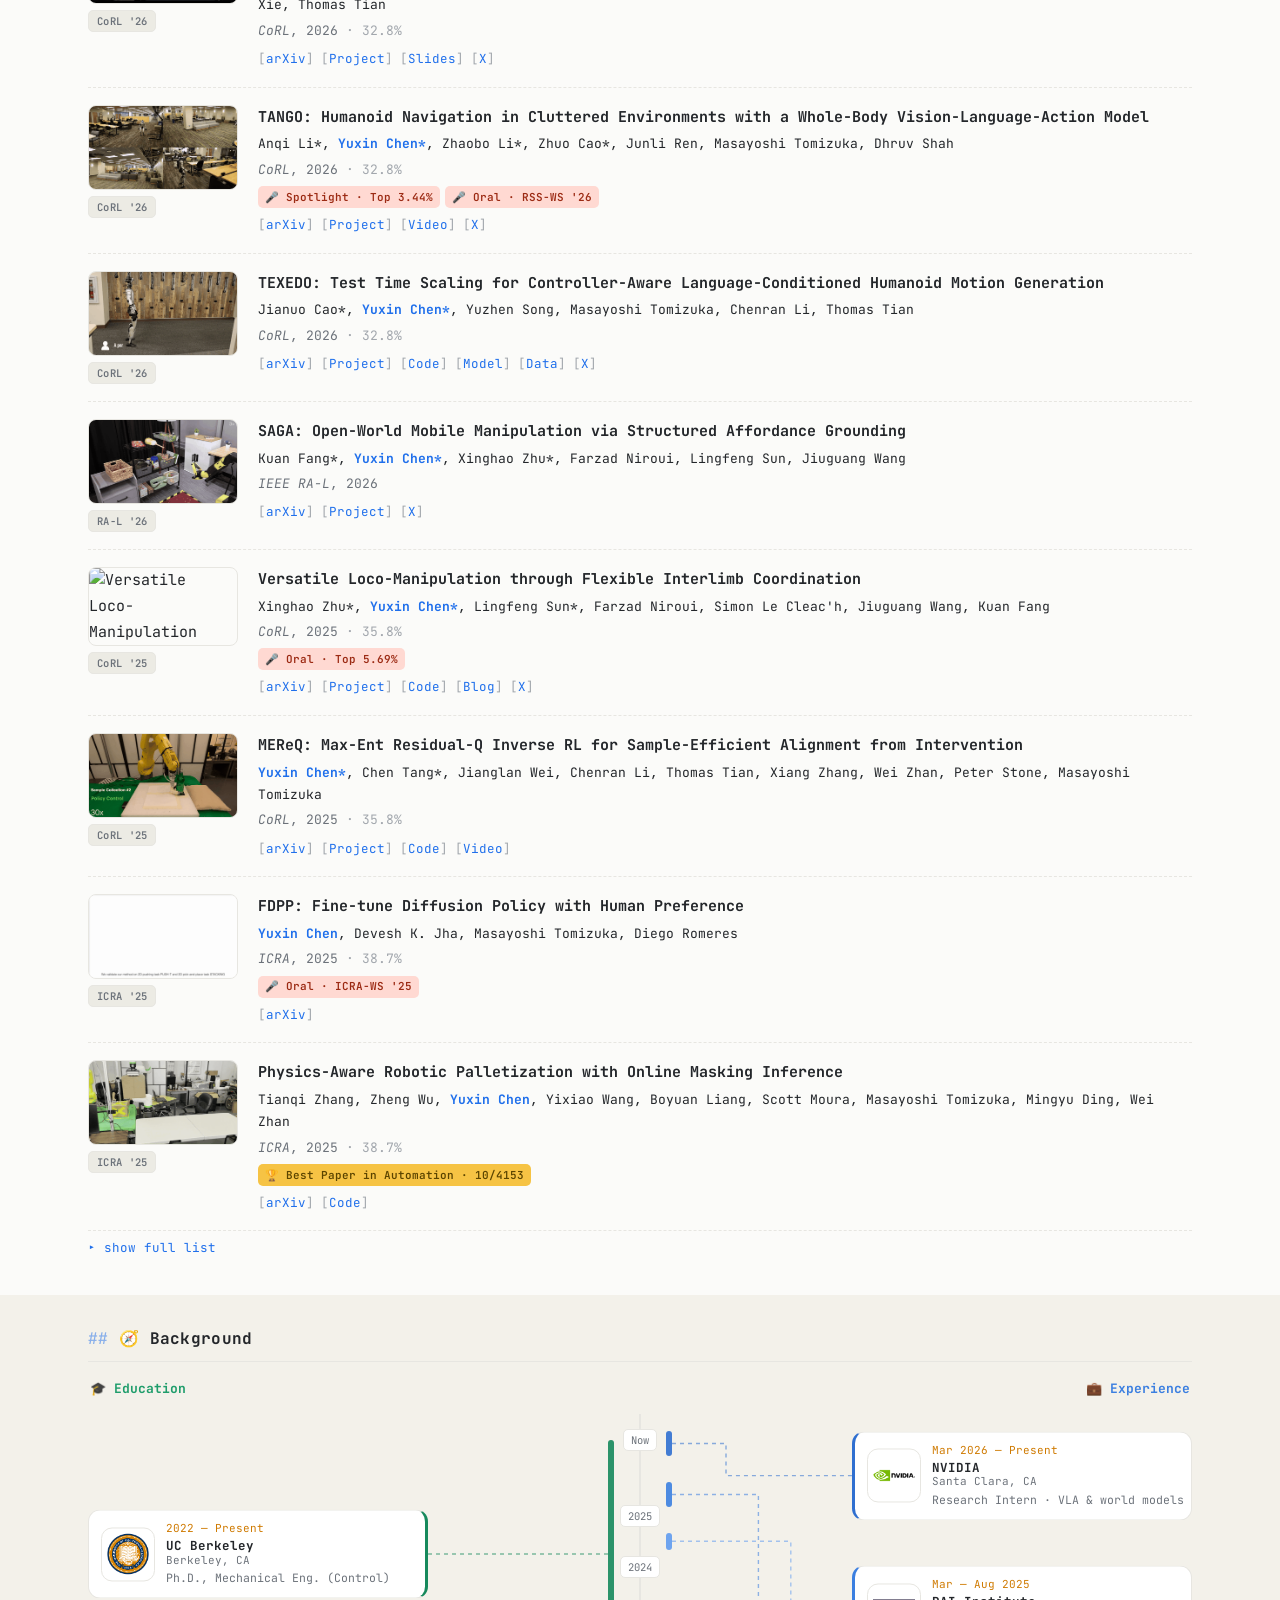
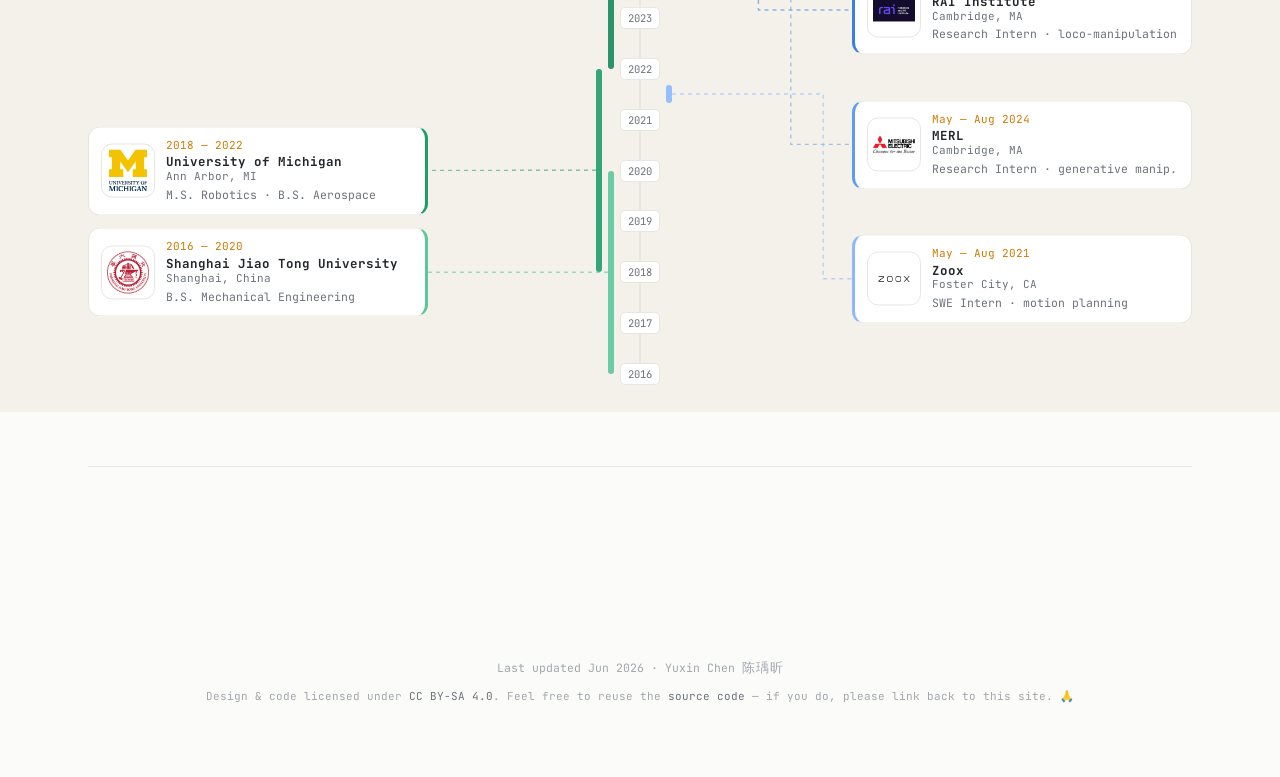
==== commit ff3896aa: "Add ICLR submissions" ====
--- a/index.html
+++ b/index.html
@@ -110,10 +110,10 @@
         <div class="row extra"><span class="date">[Mar 2025]</span><span class="what">I joined the <a href="https://rai-inst.com">RAI Institute</a> (prev. Boston Dynamics AI Institute) as a research intern!</span></div>
         <div class="row extra"><span class="date">[Feb 2025]</span><span class="what">Gave a <a href="https://www.youtube.com/watch?v=Xgs_wCc_qnE">talk</a> @ TwelveLabs Webinar!</span></div>
         <div class="row extra"><span class="date">[Jan 2025]</span><span class="what">Two accepted papers (<a href="https://arxiv.org/abs/2501.08259">FDPP</a> and <a href="https://arxiv.org/abs/2502.13443">Robotic Palletization</a>) at ICRA 2025!</span></div>
-        <div class="row extra"><span class="date">[Sep 2024]</span><span class="what">One accepted paper (<a href="https://arxiv.org/abs/2406.18868">Continual Learning of VLM</a>) at NeurIPS 2024!</span></div>
-        <div class="row extra"><span class="date">[May 2024]</span><span class="what">One accepted paper (<a href="https://rlj.cs.umass.edu/2024/papers/RLJ_RLC_2024_253.pdf">Multi-agent RL</a>) at RLC 2024!</span></div>
+        <div class="row extra"><span class="date">[Sep 2024]</span><span class="what">One accepted paper (<a href="https://arxiv.org/abs/2406.18868">RAIL</a>) at NeurIPS 2024!</span></div>
+        <div class="row extra"><span class="date">[May 2024]</span><span class="what">One accepted paper (<a href="https://rlj.cs.umass.edu/2024/papers/RLJ_RLC_2024_253.pdf">LoI</a>) at RLC 2024!</span></div>
         <div class="row extra"><span class="date">[Feb 2024]</span><span class="what">I joined <a href="https://www.merl.com">MERL</a> as a research intern!</span></div>
-        <div class="row extra"><span class="date">[Dec 2023]</span><span class="what">One accepted abstract (Multi-agent RL) at AAMAS 2024!</span></div>
+        <div class="row extra"><span class="date">[Dec 2023]</span><span class="what">One accepted abstract (<a href="https://rlj.cs.umass.edu/2024/papers/RLJ_RLC_2024_253.pdf">LoI</a>) at AAMAS 2024!</span></div>
         <div class="row extra"><span class="date">[Oct 2023]</span><span class="what">Organized the <a href="https://2023.iavvc.org/workshops">Workshop on Scenario &amp; Behavior Diversity in Simulation for AV Validation</a> at IEEE IAVVC 2023!</span></div>
         <div class="row extra"><span class="date">[Aug 2022]</span><span class="what">I started my Ph.D. in the MSC Lab at UC Berkeley!</span></div>
       </div>
@@ -125,13 +125,33 @@
       <h2>📚 Publications &amp; Preprints</h2>
       <p class="note">* denotes equal contribution &nbsp;·&nbsp; acceptance rates / award percentages shown</p>
 
+      <!-- RoboSTAR -->
+      <div class="pub">
+        <div class="thumb"><img loading="lazy" src="images/robostar.gif" alt="RoboSTAR"><span class="conf-badge">Preprint</span></div>
+        <div class="meta">
+          <span class="ptitle">RoboSTAR: Next-Scale Autoregressive Sign Language Translation for Humanoid Robots</span>
+          <div class="authors">Yujia Zeng*, Chensheng Peng*, <span class="me">Yuxin Chen*</span>, Alex Shao, Nathan Jew, Masayoshi Tomizuka</div>
+          <div class="badges"><span class="badge-award gold">🏆 Best Paper in IROS 2026 NOC Workshop</span></div>
+          <div class="reslinks"><a href="https://arxiv.org/abs/2609.32250">arXiv</a><a href="https://www.yujiazeng.com/RoboSTAR/">Project</a><a href="https://github.com/zyjOrz/RoboSTAR">Code</a><a href="https://huggingface.co/Ivystream/RoboSTAR">Model</a></div>
+        </div>
+      </div>
+
+      <!-- OnefromInf -->
+      <div class="pub">
+        <div class="thumb"><img loading="lazy" src="images/onefrominf.png" alt="OnefromInf"><span class="conf-badge">Preprint</span></div>
+        <div class="meta">
+          <span class="ptitle">One from Infinity: Actualizing Futures from Pretrained World Models into Robot Actions</span>
+          <div class="authors">Bang Du*, Yichen Xie*, Shuqi Zhao*, <span class="me">Yuxin Chen</span>, Menglin Wu, Masayoshi Tomizuka</div>
+          <div class="reslinks"><a href="https://arxiv.org/abs/2609.36413">arXiv</a><a href="https://zhao-sq.github.io/RoboActualizer/">Project</a><a href="https://github.com/7mare/RoboActualizer">Code</a><a href="https://huggingface.co/db12312607/RoboActualizer">Model</a></div>
+        </div>
+      </div>
+
       <!-- TacGooseBumps -->
       <div class="pub">
         <div class="thumb"><img loading="lazy" src="images/tacgb.gif" alt="TacGooseBumps"><span class="conf-badge">Preprint</span></div>
         <div class="meta">
           <span class="ptitle">TacGooseBumps: Retrofitting Normal-Only Tactile Sensors with Shear Encoding for Learning Contact-Rich Manipulation</span>
           <div class="authors">Wenjie Li*, Binyu Yang*, <span class="me">Yuxin Chen</span>, Ambrose Wang, Masayoshi Tomizuka</div>
-          <!-- <div class="venue"><em>ICML</em>, 2026 <span class="rate">· 26.6%</span></div> -->
           <div class="reslinks"><a href="https://arxiv.org/abs/2609.34006">arXiv</a><a href="https://jeffwli.github.io/tacgb/#top">Project</a><a href="https://www.youtube.com/watch?v=VllZLoqcLcg">Video</a><a href="https://x.com/jeffwli/status/2110078751115760090?a=5dNhvSEV10AJVDQZU6w&s=20">X</a></div>
         </div>
       </div>
@@ -184,7 +204,7 @@
         <div class="thumb"><img loading="lazy" src="images/texedo.gif" alt="TEXEDO"><span class="conf-badge">CoRL '26</span></div>
         <div class="meta">
           <span class="ptitle">TEXEDO: Test Time Scaling for Controller-Aware Language-Conditioned Humanoid Motion Generation</span>
-          <div class="authors">Jianuo Cao*, <span class="me">Yuxin Chen*</span>, Yuzhen Song, Masayoshi Tomizuka, Chenran Li, Ran Tian</div>
+          <div class="authors">Jianuo Cao*, <span class="me">Yuxin Chen*</span>, Yuzhen Song, Masayoshi Tomizuka, Chenran Li, Thomas Tian</div>
           <div class="venue"><em>CoRL</em>, 2026 <span class="rate">· 32.8%</span></div>
           <div class="reslinks"><a href="https://arxiv.org/abs/2606.22998">arXiv</a><a href="https://jianuocao.github.io/TEXEDO/">Project</a><a href="https://github.com/JianuoCao/TEXEDO">Code</a><a href="https://huggingface.co/JianuoCao/TEXEDO-Checkpoint">Model</a><a href="https://huggingface.co/datasets/JianuoCao/TEXEDO">Data</a><a href="https://x.com/JianuoCao/status/2074172622296986031">X</a></div>
         </div>
@@ -251,7 +271,7 @@
         <div class="thumb"><img loading="lazy" src="images/reoi.gif" alt="ReOI"><span class="conf-badge">ICRA '26</span></div>
         <div class="meta">
           <span class="ptitle">Reimagination with Test-time Observation Interventions: Distractor-Robust World Model Predictions for Visual Model Predictive Control</span>
-          <div class="authors"><span class="me">Yuxin Chen*</span>, Jianglan Wei*, Chenfeng Xu, Boyi Li, Masayoshi Tomizuka, Andrea Bajcsy, Ran Tian</div>
+          <div class="authors"><span class="me">Yuxin Chen*</span>, Jianglan Wei*, Chenfeng Xu, Boyi Li, Masayoshi Tomizuka, Andrea Bajcsy, Thomas Tian</div>
           <div class="venue"><em>ICRA</em>, 2026 <span class="rate">· 38.0%</span></div>
           <div class="badges"><span class="badge-award rose">🎤 Oral · RSS-WS '25</span><span class="badge-award blue">🏅 Best Paper Finalist · RSS-WS '25</span></div>
           <div class="reslinks"><a href="https://arxiv.org/abs/2506.16565">arXiv</a><a href="https://re-oi.github.io">Project</a></div>
@@ -297,7 +317,7 @@
         <div class="thumb"><img loading="lazy" src="images/mereq.gif" alt="MEReQ"><span class="conf-badge">CoRL '25</span></div>
         <div class="meta">
           <span class="ptitle">MEReQ: Max-Ent Residual-Q Inverse RL for Sample-Efficient Alignment from Intervention</span>
-          <div class="authors"><span class="me">Yuxin Chen*</span>, Chen Tang*, Jianglan Wei, Chenran Li, Ran Tian, Xiang Zhang, Wei Zhan, Peter Stone, Masayoshi Tomizuka</div>
+          <div class="authors"><span class="me">Yuxin Chen*</span>, Chen Tang*, Jianglan Wei, Chenran Li, Thomas Tian, Xiang Zhang, Wei Zhan, Peter Stone, Masayoshi Tomizuka</div>
           <div class="venue"><em>CoRL</em>, 2025 <span class="rate">· 35.8%</span></div>
           <div class="reslinks"><a href="https://arxiv.org/abs/2406.16258">arXiv</a><a href="https://thomaschen98.github.io/mereq.github.io/">Project</a><a href="https://github.com/ThomasChen98/MEReQ">Code</a><a href="https://youtu.be/Cog_cH90_80">Video</a></div>
         </div>
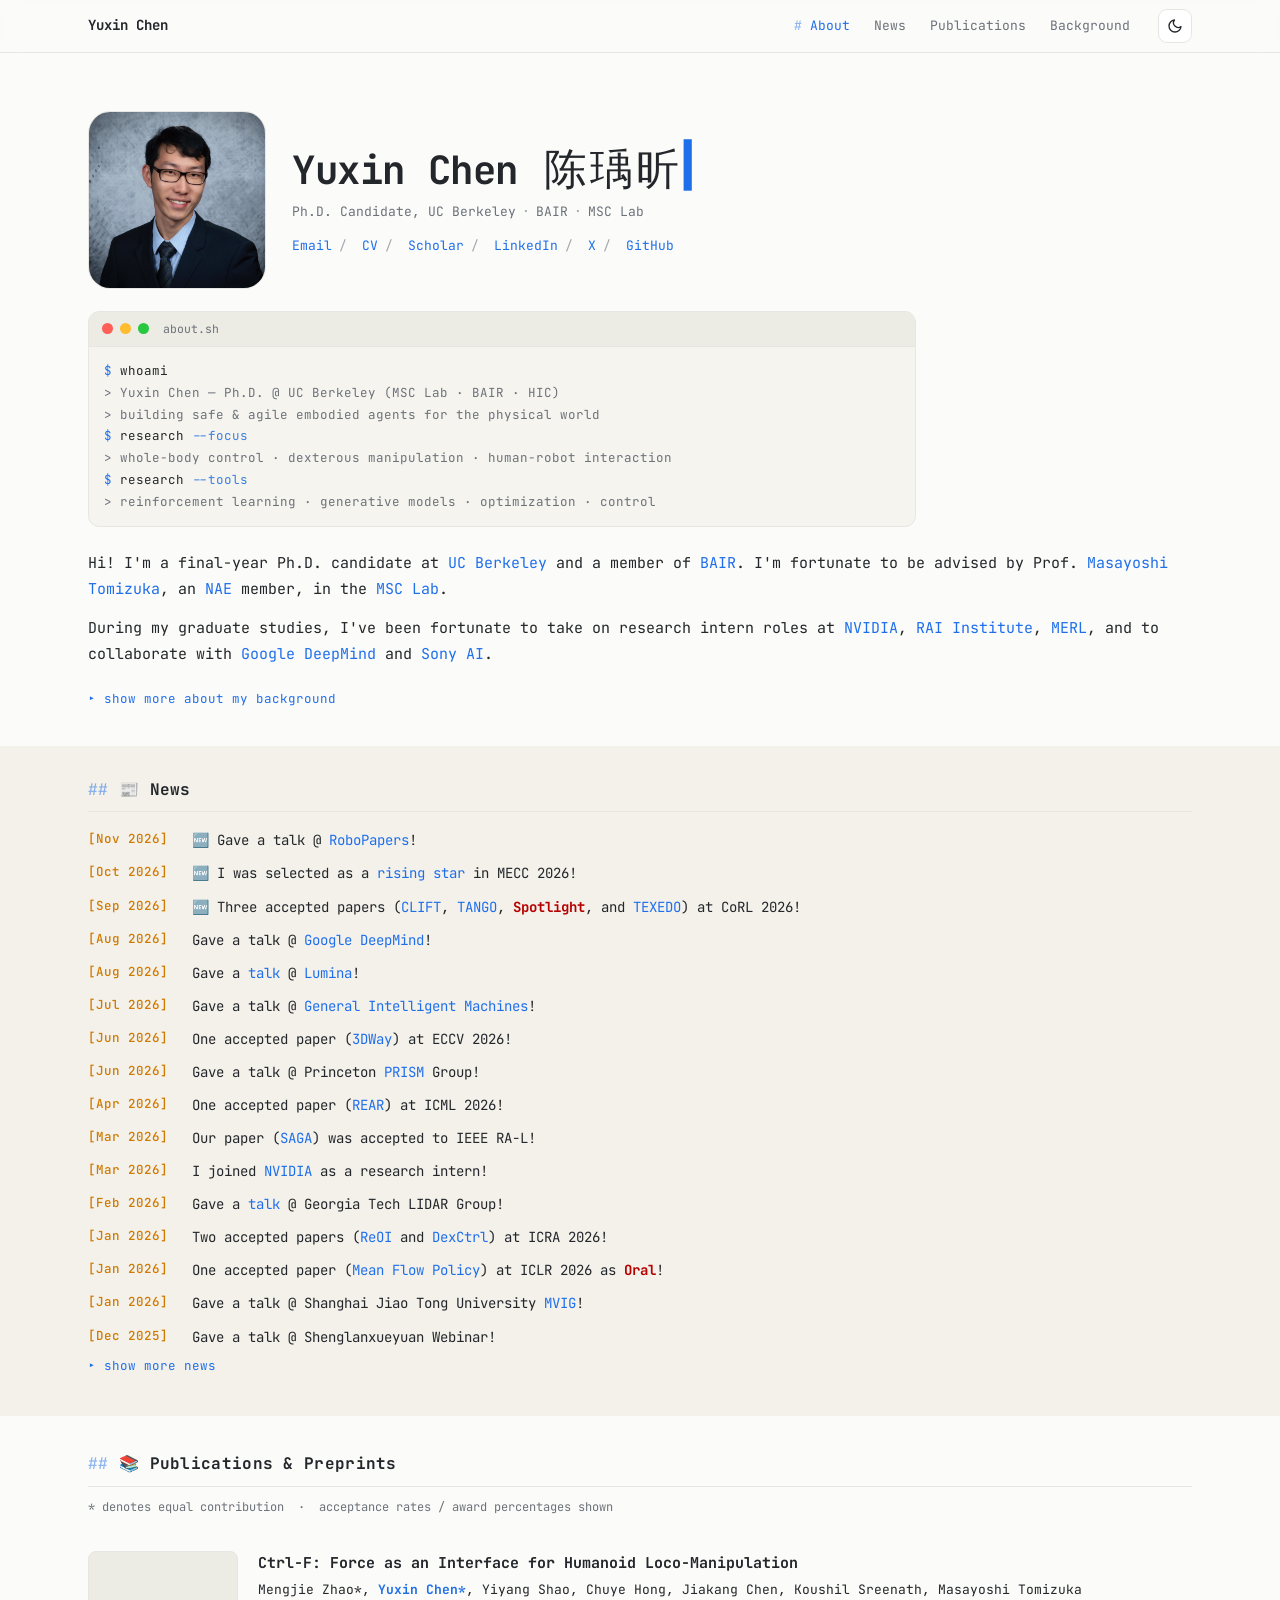
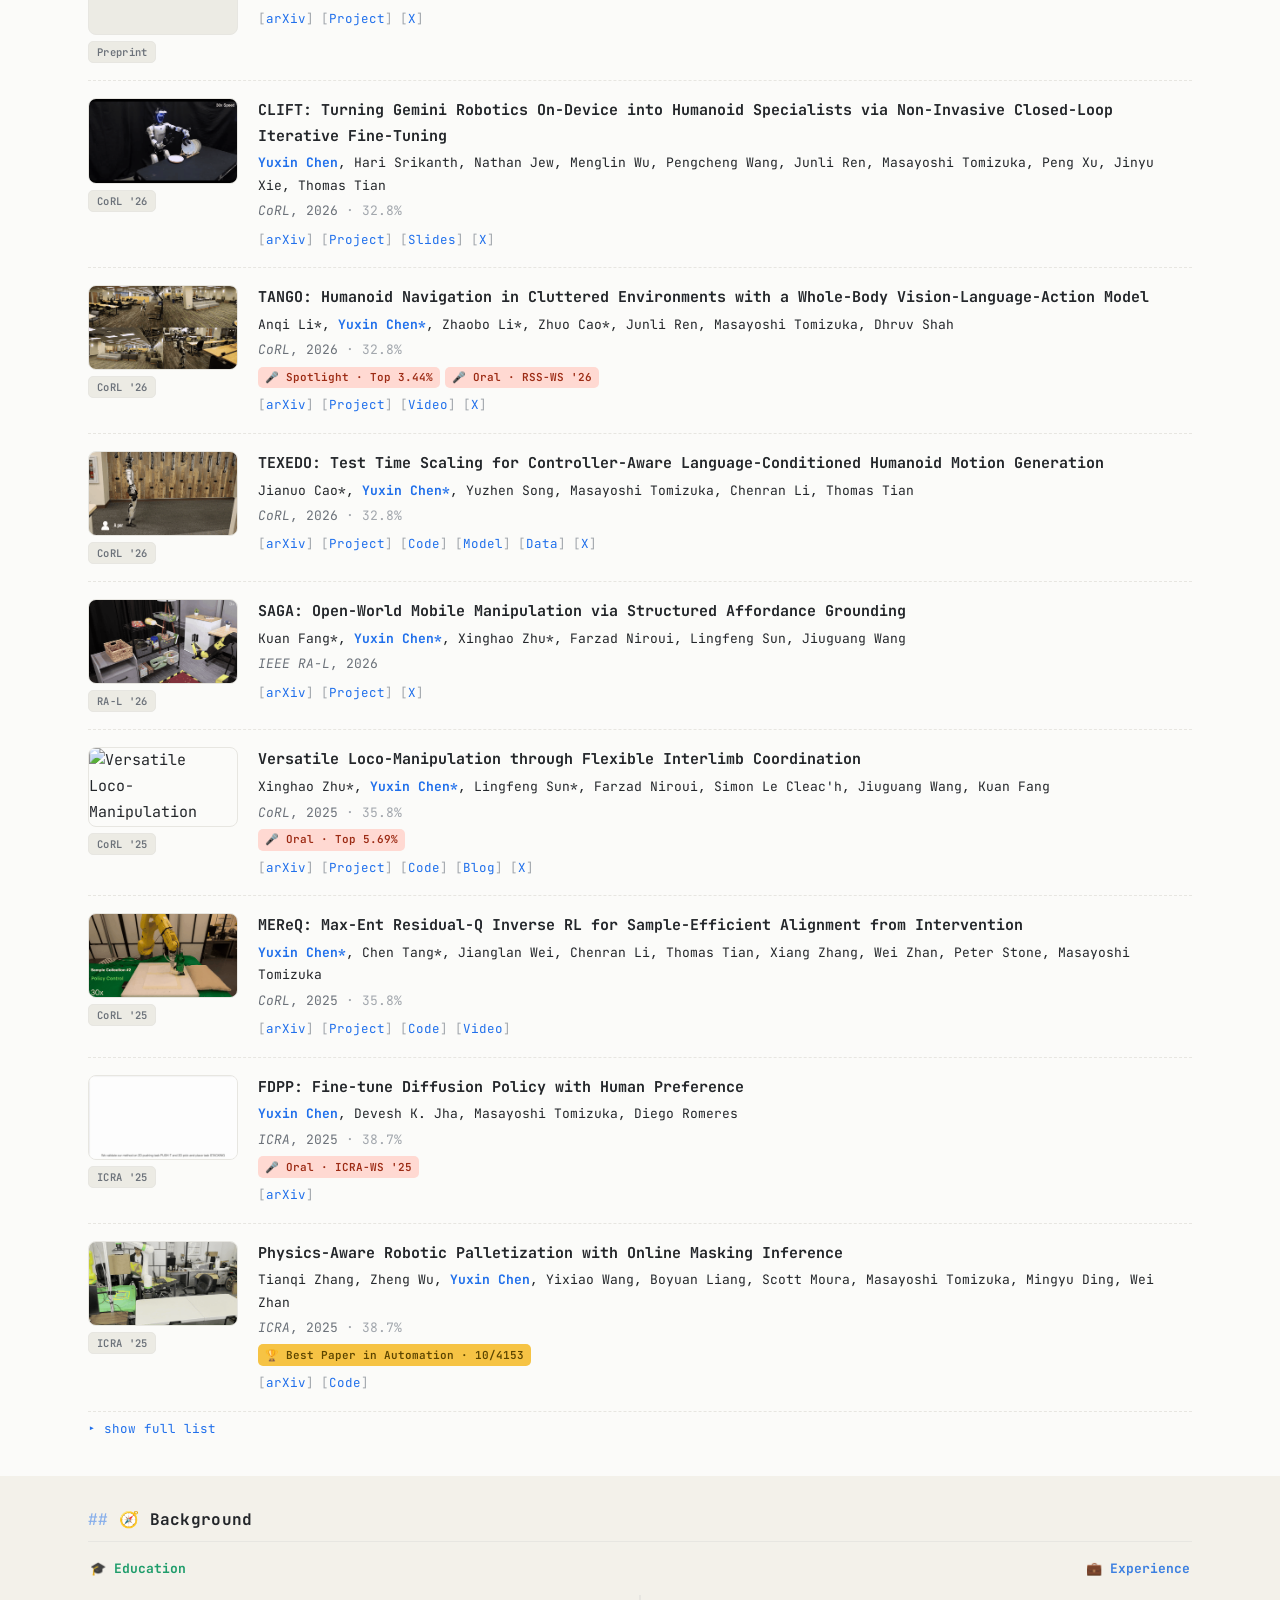
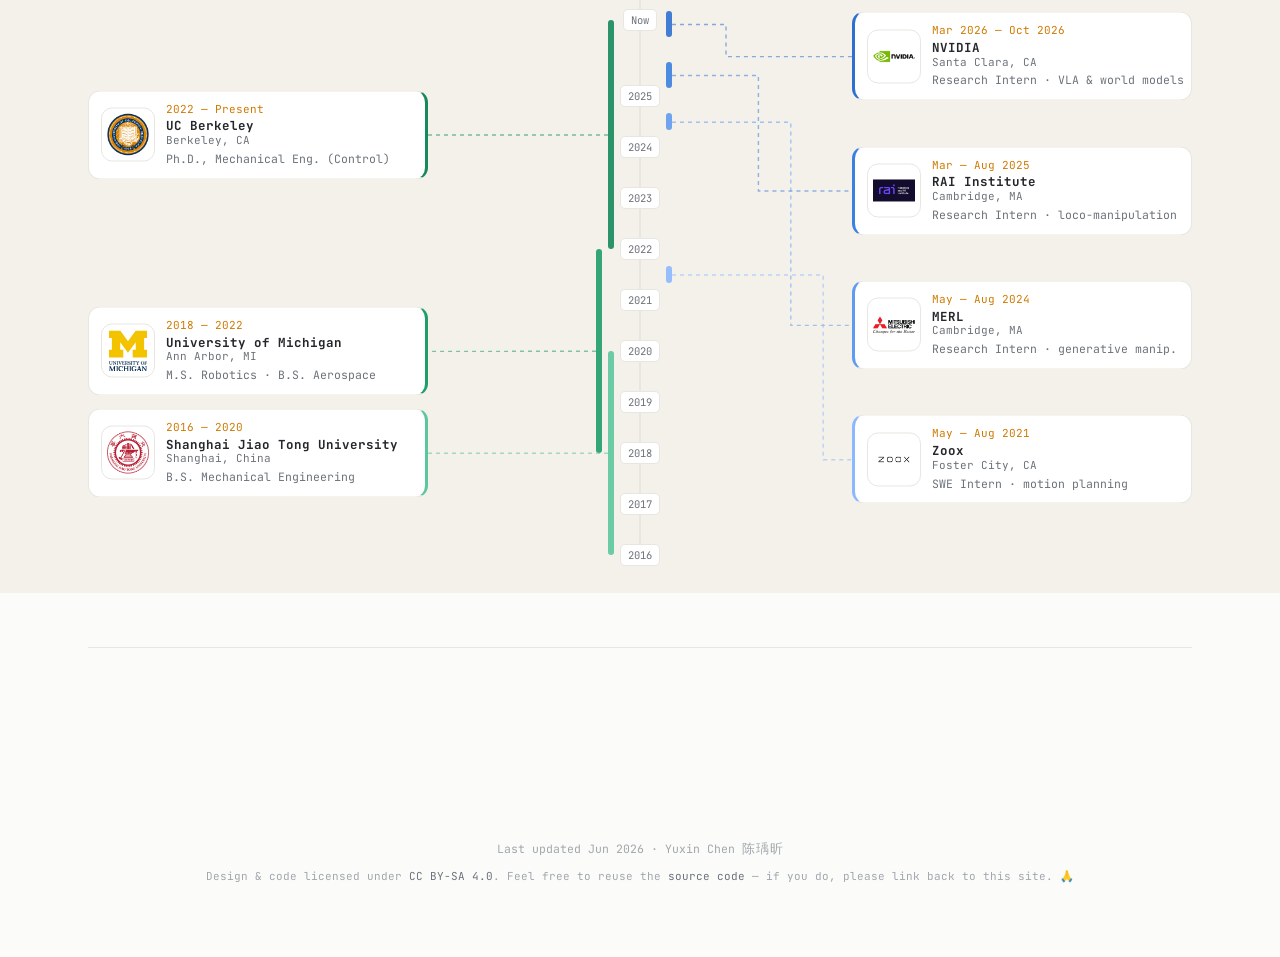
==== commit 34538810: "Add ctrl-f" ====
--- a/index.html
+++ b/index.html
@@ -89,7 +89,8 @@
     <section class="section band tint" id="news">
       <h2>📰 News</h2>
       <div class="news" id="newsbox">
-        <div class="row"><span class="date">[Oct 2026]</span><span class="what">Gave a talk @ <a href="https://www.youtube.com/@RoboPapers">RoboPapers</a>!</span></div>
+        <div class="row"><span class="date">[Nov 2026]</span><span class="what">Gave a talk @ <a href="https://www.youtube.com/@RoboPapers">RoboPapers</a>!</span></div>
+        <div class="row"><span class="date">[Oct 2026]</span><span class="what">I was selected as a <a href="https://mecc2026.a2c2.org/rising-star/">rising star</a> in MECC 2026!</span></div>
         <div class="row"><span class="date">[Sep 2026]</span><span class="what">Three accepted papers (<a href="https://thomaschen98.github.io/clift/">CLIFT</a>, <a href="https://tango-vla.github.io/">TANGO</a>, <span class="award">Spotlight</span>, and <a href="https://jianuocao.github.io/TEXEDO/">TEXEDO</a>) at CoRL 2026!</span></div>
         <div class="row"><span class="date">[Aug 2026]</span><span class="what">Gave a talk @ <a href="https://deepmind.google/">Google DeepMind</a>!</span></div>
         <div class="row"><span class="date">[Aug 2026]</span><span class="what">Gave a <a href="https://www.bilibili.com/video/BV1viuR6zE7j/">talk</a> @ <a href="https://lumina-embodied.ai/">Lumina</a>!</span></div>
@@ -143,6 +144,16 @@
           <span class="ptitle">One from Infinity: Actualizing Futures from Pretrained World Models into Robot Actions</span>
           <div class="authors">Bang Du*, Yichen Xie*, Shuqi Zhao*, <span class="me">Yuxin Chen</span>, Menglin Wu, Masayoshi Tomizuka</div>
           <div class="reslinks"><a href="https://arxiv.org/abs/2609.36413">arXiv</a><a href="https://zhao-sq.github.io/RoboActualizer/">Project</a><a href="https://github.com/7mare/RoboActualizer">Code</a><a href="https://huggingface.co/db12312607/RoboActualizer">Model</a></div>
+        </div>
+      </div>
+      
+      <!-- Ctrl-F -->
+      <div class="pub sel">
+        <div class="thumb"><video src="images/ctrlf.mp4" aria-label="ctrl-f" autoplay loop muted playsinline preload="auto"></video><span class="conf-badge">Preprint</span></div>
+        <div class="meta">
+          <span class="ptitle">Ctrl-F: Force as an Interface for Humanoid Loco-Manipulation</span>
+          <div class="authors">Mengjie Zhao*, <span class="me">Yuxin Chen*</span>, Yiyang Shao, Chuye Hong, Jiakang Chen, Koushil Sreenath, Masayoshi Tomizuka</div>
+          <div class="reslinks"><a href="https://arxiv.org/abs/2611.05507">arXiv</a><a href="https://forcectrl.github.io/">Project</a><a href="https://x.com/qxjyqzw/status/2118502056034213927?a=VoFMbBoUQu8Y19kzb2w&s=20">X</a></div>
         </div>
       </div>
 
@@ -491,7 +502,7 @@
             <div class="bgcard exp" data-k="nvidia" style="top:11%;--ec:#2f6fd0">
               <span class="blogo"><img src="images/logo/nvidia.png" alt="NVIDIA"></span>
               <div class="bbody">
-                <div class="d">Mar 2026 — Present</div>
+                <div class="d">Mar 2026 — Oct 2026</div>
                 <div class="o">NVIDIA <span class="loc">Santa Clara, CA</span></div>
                 <div class="r">Research Intern · VLA &amp; world models</div>
               </div>
